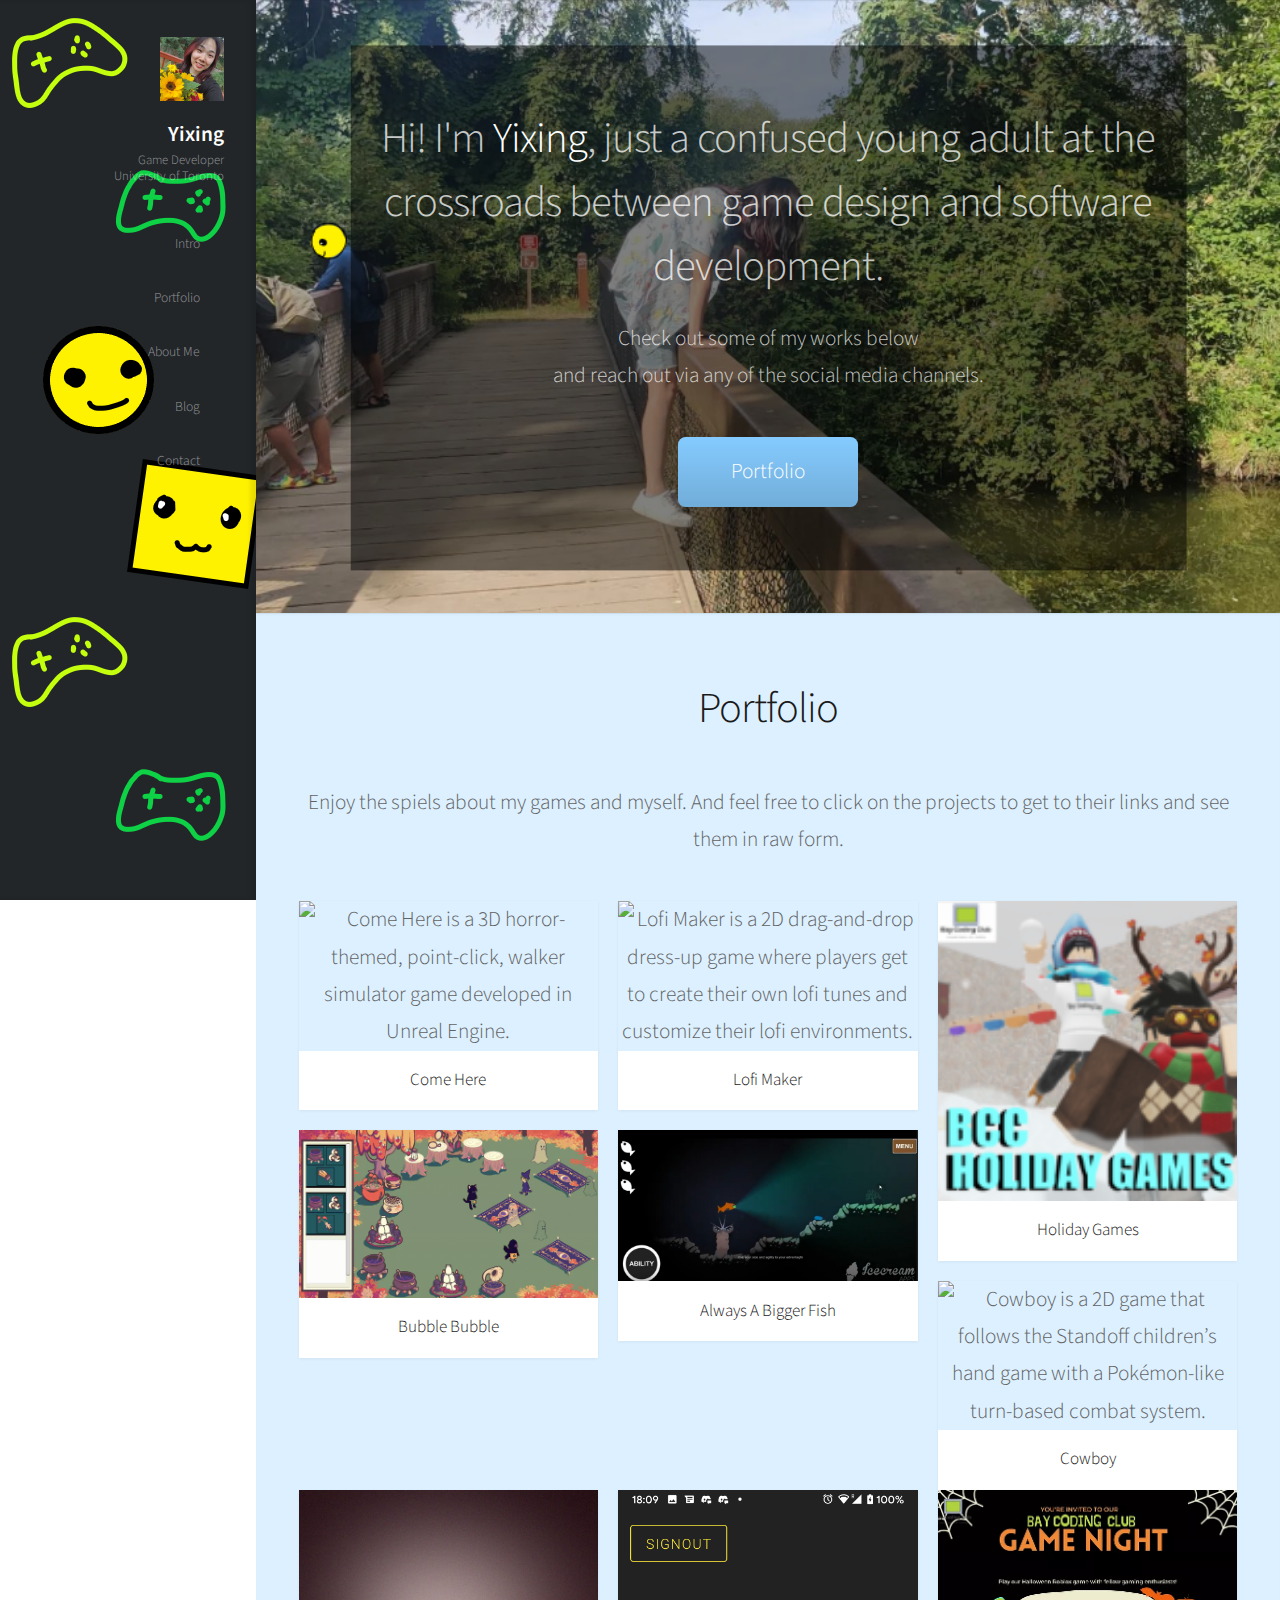
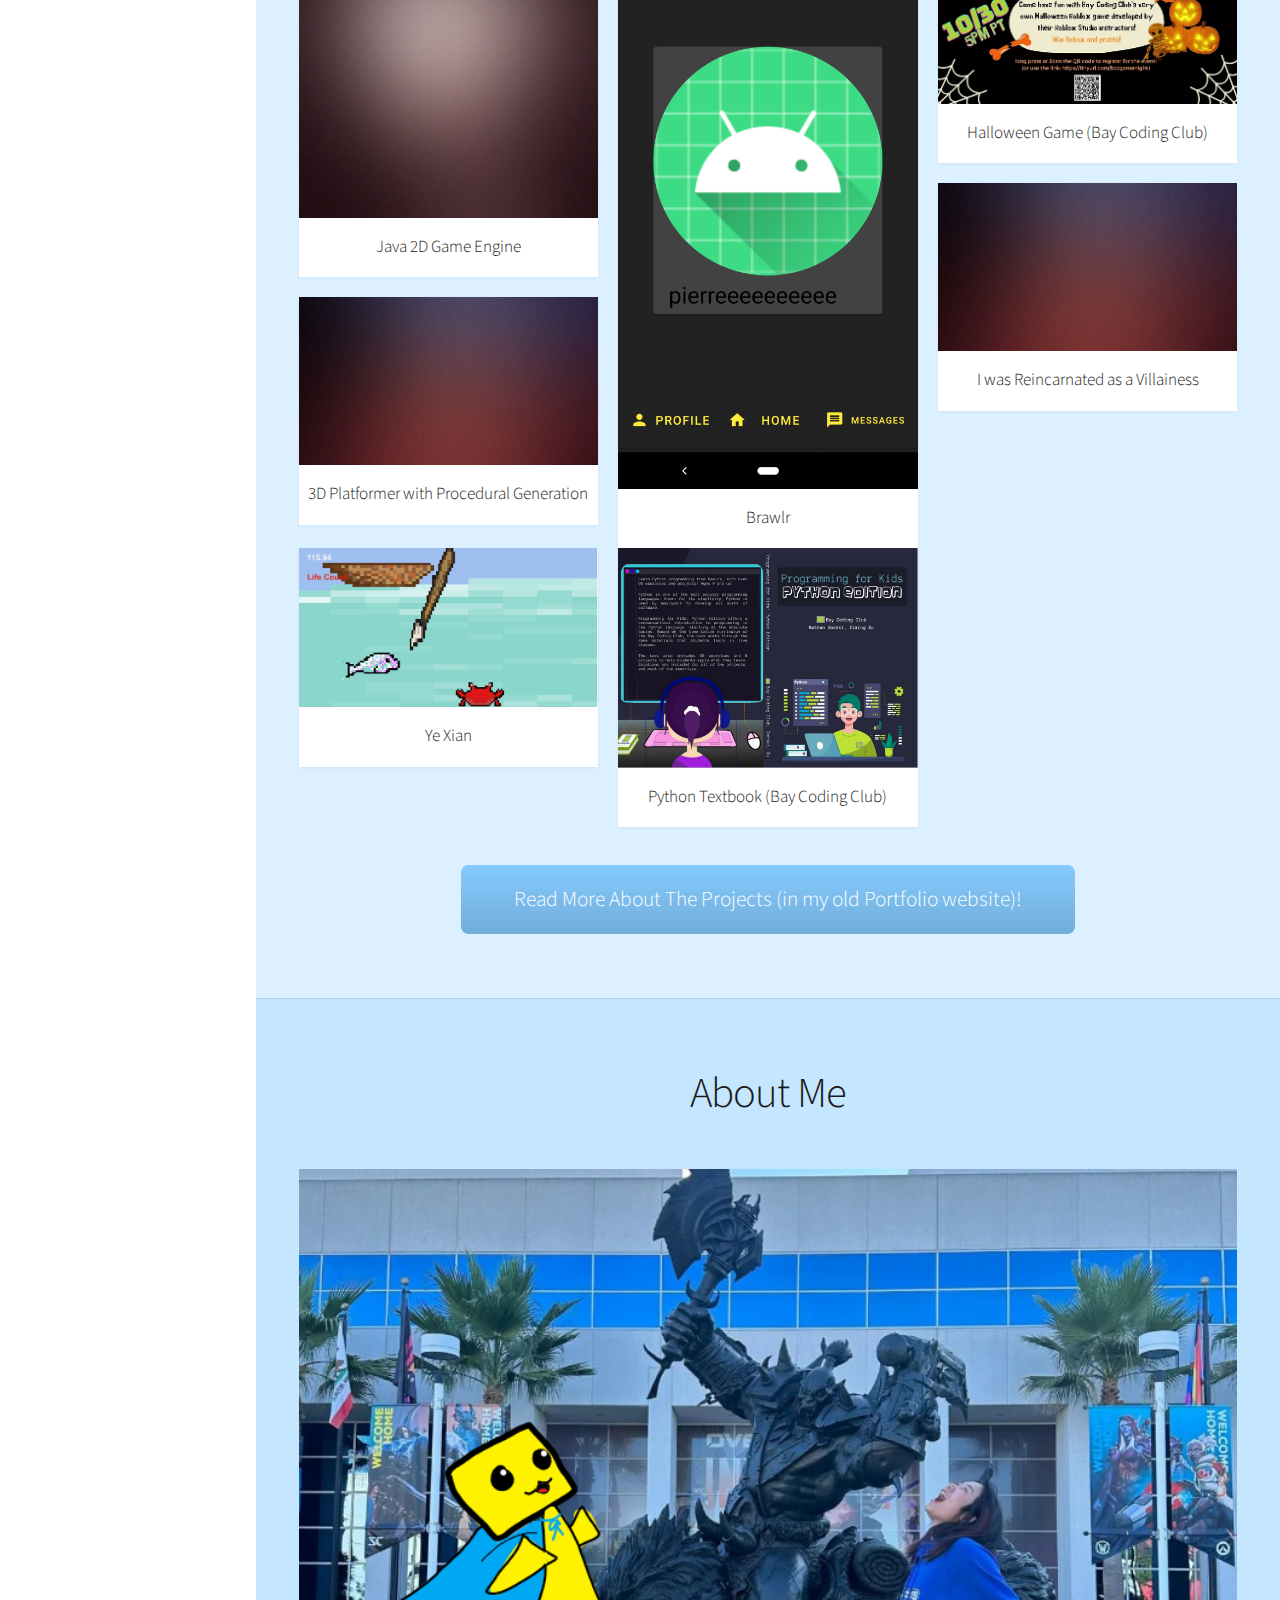
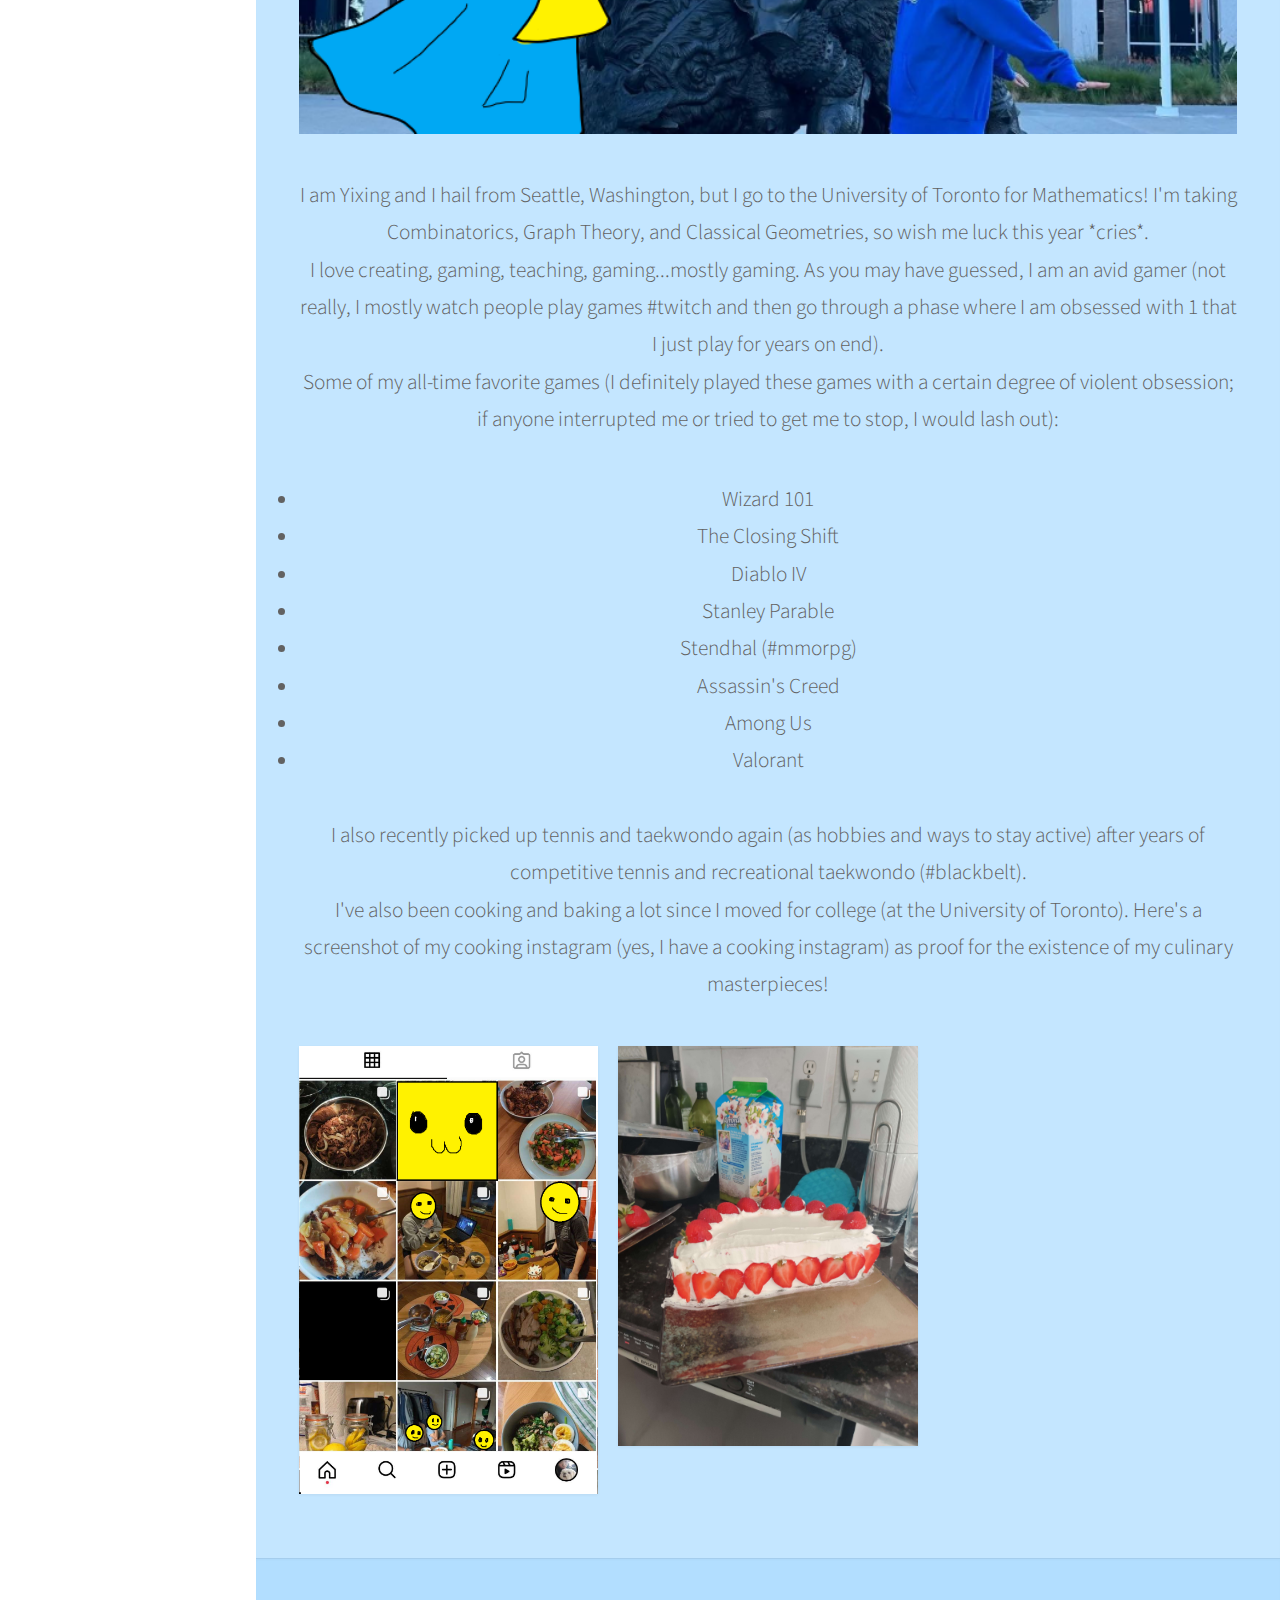
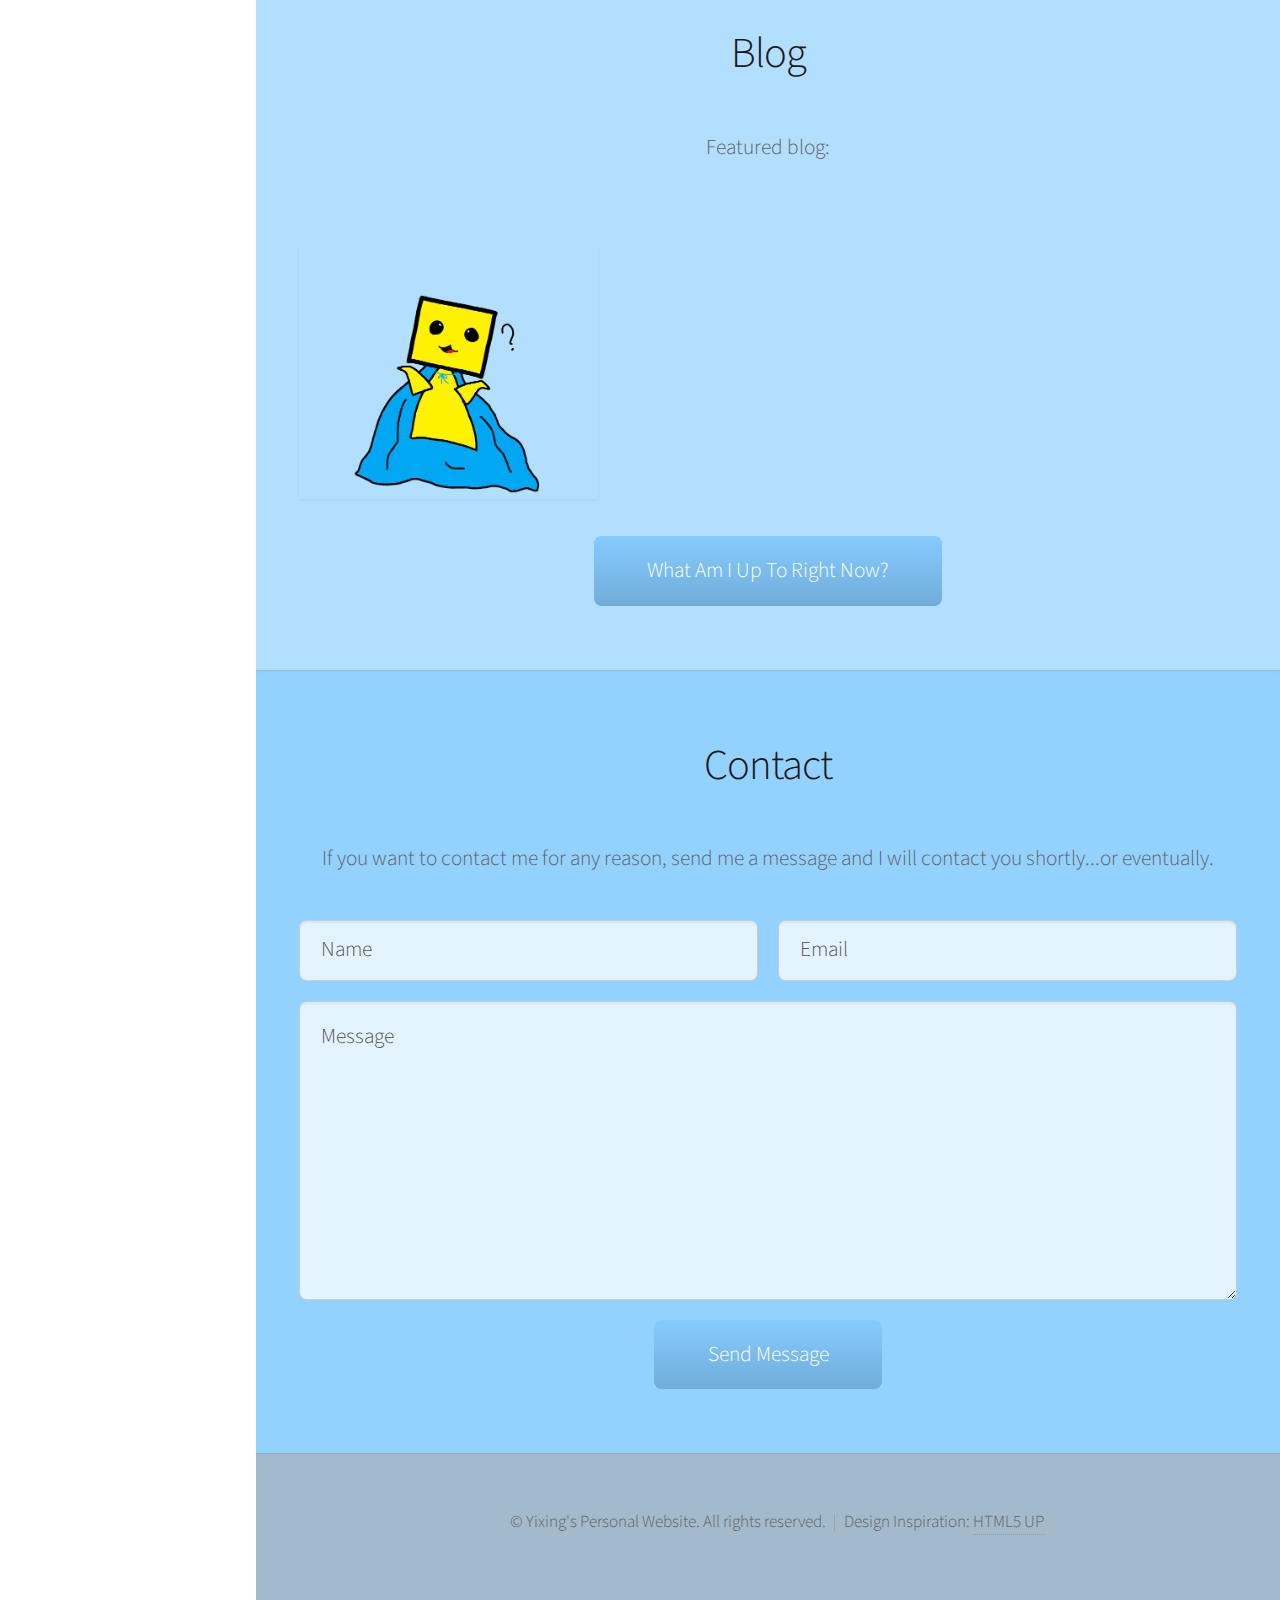
==== index.html @ 03ccd9c6 "more blog and website changes, added image" ====
<!DOCTYPE HTML>
<!--
	Prologue by HTML5 UP, edited by Yixing
	html5up.net | @ajlkn
	Free for personal and commercial use under the CCA 3.0 license (html5up.net/license)
	Test
-->
<html>
	<head>
		<title>Yixing</title>
		<meta charset="utf-8" />
		<meta name="viewport" content="width=device-width, initial-scale=1, user-scalable=no" />
		<link rel="stylesheet" href="assets/css/main.css" />
	</head>

	<!--
		DROPDOWN IDEA (could figure out in the future???)
	<style>
		.dropdown {
		  position: relative;
		  display: inline-block;
		}
		
		.dropdown-content {
		  display: display-outside;
		  position: absolute;
		  background-color: #f9f9f9;
		  min-width: 160px;
		  box-shadow: 0px 8px 16px 0px rgba(0,0,0,0.2);
		  z-index: 1;
		}
		
		.dropdown:hover .dropdown-content {
		  display: block;
		}
		
		.desc {
		  padding: 15px;
		  text-align: center;
		}
	</style>
-->
	<body class="is-preload">

		<!-- Header -->
			<div id="header">

				<div class="top">

					<!-- Logo -->
						<div id="logo">
							<span class="image avatar48"><img src="images/selfie.png" alt="" /></span>
							<h1 id="title">Yixing</h1>
							<p>Game Developer </br>University of Toronto</p>
						</div>

					<!-- Nav -->
						<nav id="nav">
							<ul>
								<li><a href="#top" id="top-link"><span class="icon solid fa-home">Intro</span></a></li>
								<li><a href="#portfolio" id="portfolio-link"><span class="icon solid fa-th">Portfolio</span></a></li>
								<li><a href="#about" id="about-link"><span class="icon solid fa-user">About Me</span></a></li>
								<li><a href="#blog" id="blog-link"><span class="icon solid fa-pen">Blog</span></a></li>
								<li><a href="#contact" id="contact-link"><span class="icon solid fa-envelope">Contact</span></a></li>
							</ul>
						</nav>

				</div>

				<div class="bottom">

					<!-- Social Icons -->
						<ul class="icons">
							<li><a href="https://github.com/yix-shu" class="icon brands fa-github"><span class="label">Github</span></a></li>
							<li><a href="https://www.linkedin.com/in/yixing-xu/" class="icon brands fa-linkedin"><span class="label">LinkedIn</span></a></li>
							<li><a href="#contact" class="icon solid fa-envelope"><span class="label">Email</span></a></li>
						</ul>

				</div>

			</div>

		<!-- Main -->
			<div id="main">

				<!-- Intro -->
					<section id="top" class="one dark cover">
						<div class="container">

							<header>
								<h2 class="alt">Hi! I'm <strong>Yixing</strong>, just a confused young adult at the 
									crossroads between game design and software development.</h2>
								<p>Check out some of my works below<br />
								and reach out via any of the social media channels.</p>
							</header>

							<footer>
								<a href="#portfolio" class="button scrolly">Portfolio</a>
							</footer>

						</div>
					</section>

				<!-- Portfolio -->
					<section id="portfolio" class="two">
						<div class="container">

							<header>
								<h2>Portfolio</h2>
							</header>

							<p>Enjoy the spiels about my games and myself. And feel free to click on the projects to get to their links and see them in raw form.</p>

							<div class="row"> <!--row 1-->
								<div class="col-4 col-12-mobile">
									<article class="item">
										<a href="https://starrylady.itch.io/come-here" class="image fit"><img src="images/come here.gif" alt="Come Here is a 3D horror-themed, point-click, walker simulator game developed in Unreal Engine." /></a>
										<header>
											<h3>Come Here</h3>
										</header>
									</article>
									<article class="item">
										<a href="https://starrylady.itch.io/bubble-bubble" class="image fit"><img src="images/bubble bubble.gif" alt="Bubble, Bubble is a 2D autumn-themed cafe simulator game with Overcooked-inspired mechanics and an RNG order system." /></a>
										<header>
											<h3>Bubble Bubble</h3>
										</header>
									</article>
								</div>
								<div class="col-4 col-12-mobile">
									<article class="item">
										<a href="https://mimimosa.itch.io/lofi-maker" class="image fit"><img src="images/lofi maker gif.gif" alt="Lofi Maker is a 2D drag-and-drop dress-up game where players get to create their own lofi tunes and customize their lofi environments." /></a>
										<header>
											<h3>Lofi Maker</h3>
										</header>
									</article>
									<article class="item">
										<a href="https://www.interlakegamedev.com/general-1" class="image fit"><img src="images/biggerfish.jpg" alt="This 2D platformer game has 3 levels that the player must navigate through and survive as a fish, avoiding NPCs. " /></a>
										<header>
											<h3>Always A Bigger Fish</h3>
										</header>
									</article>
								</div>
								<div class="col-4 col-12-mobile">
									<article class="item">
										<a href="https://www.roblox.com/games/8067845335/BCC-Holiday-Games" class="image fit"><img src="images/holidaybcc-small.png" alt="A Winter-themed battle royale party game with round-based mini-games." /></a>
										<header>
											<h3>Holiday Games</h3>
										</header>
									</article>
									<article class="item">
										<a href="https://starrylady.itch.io/cowboy" class="image fit"><img src="images/cowboy.gif" alt="Cowboy is a 2D game that follows the Standoff children’s hand game with a Pokémon-like turn-based combat system." /></a>
										<header>
											<h3>Cowboy</h3>
										</header>
									</article>
								</div>
							</div>

							<div class="row"> <!--row 2-->
								<div class="col-4 col-12-mobile">
									<article class="item">
										<a href="https://github.com/yix-shu/Java-2D-Game-Engine" class="image fit"><img src="images/pic04.jpg" alt="" /></a>
										<header>
											<h3>Java 2D Game Engine</h3>
										</header>
									</article>
									<article class="item">
										<a href="https://github.com/yix-shu/Test-3D-Game" class="image fit"><img src="images/pic05.jpg" alt="" /></a>
										<header>
											<h3>3D Platformer with Procedural Generation</h3>
										</header>
									</article>
								</div>
								<div class="col-4 col-12-mobile">
									<!--
									DROP DOWN IDEA (could implement in the future???)

									<article class="item">
										<div class = "dropdown"> 
										<a href="#" class="image fit"><img src="images/pic02.jpg" alt="" /></a>
										<header>
											<h3>Holiday Games (Bay Coding Club)</h3>
											<div class = "dropdown-content">
											<img src="images/pic02.jpg" alt="" /> 
											<div class = "desc">I designed and co-developed the entire game in Roblox Studio, while scripting in Lua, 
												with a Bay Coding Club coworker. It follows the same structure as the Halloween Game, 
												where it is round-based and comprised of mini-games. This time, there is a Snowball Fight, 
												Snowbby, Ice Breakers, and Sword Fight. I designed the maps and the Spectator System, 
												added music, designed the Snowbby so that we had various obstacles like marshmallows 
												with automated up-down movement.
											</div> 
											</div> 
										</header>
										</div> 
									</article>
									-->

									<article class="item">
										<a href="https://github.com/CSC207-UofT/course-project-brawlr" class="image fit"><img src="images/brawlr.jpg" alt="" /></a>
										<header>
											<h3>Brawlr</h3>
										</header>
									</article>
								</div>
								<div class="col-4 col-12-mobile">
									<article class="item">
										<a href="https://www.roblox.com/games/7819605384/Halloween-BCC-Game" class="image fit"><img src="images/halloweengame.jpg" alt="A Halloween-themed battle royale party game with round-based mini-games." /></a>
										<header>
											<h3>Halloween Game (Bay Coding Club)</h3>
										</header>
									</article>
									<article class="item">
										<a href="https://github.com/yix-shu/gddc-reincarnated-villainess" class="image fit"><img src="images/pic05.jpg" alt="Turn-based 2D RPG story game inspired by the ever-blooming Isekai genre." /></a>
										<header>
											<h3>I was Reincarnated as a Villainess</h3>
										</header>
									</article>
								</div>
							</div>
							<div class="row"> <!--row 3-->
								<div class="col-4 col-12-mobile">
									<article class="item">
										<a href="https://github.com/yix-shu/Game-Scripts-for-Ye-Xian" class="image fit"><img src="images/yexian.jpg" alt=" Inspired by the story Ye Xian, the game involves the player navigating through and surviving three main levels as a fish." /></a>
										<header>
											<h3>Ye Xian</h3>
										</header>
									</article>
								</div>
								<div class="col-4 col-12-mobile">
									<article class="item">
										<a href="https://www.amazon.ca/Programming-Kids-Bay-Coding-Club/dp/B093KQ29XF" class="image fit"><img src="images/pythonbook.JPG" alt="A kid-friendly introductory Python book I co-authored!" /></a>
										<header>
											<h3>Python Textbook (Bay Coding Club)</h3>
										</header>
									</article>
								</div>
							</div>

							<!--Read More-->
							</br>
							<a href="https://yixxu17.wixsite.com/portfolio/portfolio" class="button scrolly">Read More About The Projects (in my old Portfolio website)!</a>
						</div>
					</section>

				<!-- About Me -->
					<section id="about" class="three">
						<div class="container">

							<header>
								<h2>About Me</h2>
							</header>

							<a href="#" class="image featured"><img src="images/next to orc.png" alt="My internship at Blizzard in 2023" /></a>

							<p>I am Yixing and I hail from Seattle, Washington, but I go to the University of Toronto for Mathematics! I'm taking
								Combinatorics, Graph Theory, and Classical Geometries, so wish me luck this year *cries*.
								</br>
								I love creating, gaming, teaching, gaming...mostly gaming. As you may have guessed, 
								I am an avid gamer (not really, I mostly watch people play games #twitch and then 
								go through a phase where I am obsessed with 1 that I just play for years on end). </br>
								Some of my all-time favorite games (I definitely played these games with a certain degree 
								of violent obsession; if anyone interrupted me or tried to get me to stop, I would lash out): 
								<li>Wizard 101</li>
								<li>The Closing Shift</li>
								<li>Diablo IV</li>
								<li>Stanley Parable</li>
								<li>Stendhal (#mmorpg)</li>
								<li>Assassin's Creed</li>
								<li>Among Us</li>	
								<li>Valorant</li>
								</br>
								I also recently picked up tennis and taekwondo again (as hobbies and ways to stay active) after years of competitive tennis and recreational taekwondo (#blackbelt). 
								</br>
								I've also been cooking and baking a lot since I moved for college (at the University of Toronto). Here's a screenshot of my cooking instagram (yes, I have a cooking instagram)
								as proof for the existence of my culinary masterpieces!
							</p>
							<div class="row"> <!--row 2-->
								<div class="col-4 col-12-mobile">
									<article class="item">
										<a href="#" class="image fit"><img src="images/cooking-insta.png" alt="FOOD" /></a>
									</article>
								</div>
								<div class="col-4 col-12-mobile">
									<article class="item">
										<a href="#" class="image fit"><img src="images/cake.jpeg" alt="" /></a>
									</article>
								</div>
								<div class="col-4 col-12-mobile">
									<article class="item">
										<a href="#" class="image fit"><img src="images/w101.png" alt="" /></a>
									</article>
								</div>
							</div>
						</div>
					</section>

				<!-- Blog -->
					<section id="blog" class="four">
						<div class="container">
							<header>
								<h2>Blog</h2>
							</header>

							<!--Blog #1-->
							<p>Featured blog:</p>
							</br>
							<div class="row"> <!--row 2-->
								<div class="col-4 col-12-mobile">
									<article class="item">
										<a href="blog.html" class="image fit"><img src="images/confused_oc.png" alt="Nani" /></a>
									</article>
								</div>
							</div>
							</br>
							<a href="blog.html" class="button scrolly">What Am I Up To Right Now?</a>
						</div>
					</section>

				<!-- Contact -->
					<section id="contact" class="five">
						<div class="container">

							<header>
								<h2>Contact</h2>
							</header>

							<p>If you want to contact me for any reason, 
								send me a message and I will contact you shortly...or eventually.</p>

							<form method="post" action="mailto:yixing.xu@mail.utoronto.ca">
								<div class="row">
									<div class="col-6 col-12-mobile"><input type="text" name="name" placeholder="Name" /></div>
									<div class="col-6 col-12-mobile"><input type="text" name="email" placeholder="Email" /></div>
									<div class="col-12">
										<textarea name="message" placeholder="Message"></textarea>
									</div>
									<div class="col-12">
										<input type="submit" value="Send Message" />
									</div>
								</div>
							</form>

						</div>
					</section>

			</div>

		<!-- Footer -->
			<div id="footer">

				<!-- Copyright -->
					<ul class="copyright">
						<li>&copy; Yixing's Personal Website. All rights reserved.</li><li>Design Inspiration: <a href="http://html5up.net">HTML5 UP</a></li>
					</ul>

			</div>

		<!-- Scripts -->
			<script src="assets/js/jquery.min.js"></script>
			<script src="assets/js/jquery.scrolly.min.js"></script>
			<script src="assets/js/jquery.scrollex.min.js"></script>
			<script src="assets/js/browser.min.js"></script>
			<script src="assets/js/breakpoints.min.js"></script>
			<script src="assets/js/util.js"></script>
			<script src="assets/js/main.js"></script>

	</body>
</html>
---- assets/css/main.css ----
@import url("fontawesome-all.min.css");
@import url("https://fonts.googleapis.com/css?family=Source+Sans+Pro:300,300italic,400,600");

/*
	Prologue by HTML5 UP
	html5up.net | @ajlkn
	Free for personal and commercial use under the CCA 3.0 license (html5up.net/license)
*/

html, body, div, span, applet, object,
iframe, h1, h2, h3, h4, h5, h6, p, blockquote,
pre, a, abbr, acronym, address, big, cite,
code, del, dfn, em, img, ins, kbd, q, s, samp,
small, strike, strong, sub, sup, tt, var, b,
u, i, center, dl, dt, dd, ol, ul, li, fieldset,
form, label, legend, table, caption, tbody,
tfoot, thead, tr, th, td, article, aside,
canvas, details, embed, figure, figcaption,
footer, header, hgroup, menu, nav, output, ruby,
section, summary, time, mark, audio, video {
	margin: 0;
	padding: 0;
	border: 0;
	font-size: 100%;
	font: inherit;
	vertical-align: baseline;}

article, aside, details, figcaption, figure,
footer, header, hgroup, menu, nav, section {
	display: block;}

body {
	line-height: 1;
	height: 100vh;
	cursor: url('/images/eyes.svg'), auto;
}

ol, ul {
	list-style: none;
}

blockquote, q {
	quotes: none;
}

	blockquote:before, blockquote:after, q:before, q:after {
		content: '';
		content: none;
	}

table {
	border-collapse: collapse;
	border-spacing: 0;
}

body {
	-webkit-text-size-adjust: none;
}

mark {
	background-color: transparent;
	color: inherit;
}

input::-moz-focus-inner {
	border: 0;
	padding: 0;
}

input, select, textarea {
	-moz-appearance: none;
	-webkit-appearance: none;
	-ms-appearance: none;
	appearance: none;
}

/* Basic */

	html {
		box-sizing: border-box;
	}

	*, *:before, *:after {
		box-sizing: inherit;
	}

	body {
		background: #fff;
		font-family: 'Source Sans Pro', sans-serif;
		font-size: 19pt;
		font-weight: 300;
		line-height: 1.75em;
		color: #626262;
	}

		body.is-preload *, body.is-preload *:before, body.is-preload *:after {
			-moz-animation: none !important;
			-webkit-animation: none !important;
			-ms-animation: none !important;
			animation: none !important;
			-moz-transition: none !important;
			-webkit-transition: none !important;
			-ms-transition: none !important;
			transition: none !important;
		}

	input, textarea, select {
		font-family: 'Source Sans Pro', sans-serif;
		font-size: 19pt;
		font-weight: 300;
		line-height: 1.75em;
		color: #888;
	}

	h1, h2, h3, h4, h5, h6 {
		font-weight: 300;
		color: #1b1a1a;
		line-height: 1.5em;
	}

	h1 a, h2 a, h3 a, h4 a, h5 a, h6 a {
		color: inherit;
		text-decoration: none;
	}

		h1 a strong, h2 a strong, h3 a strong, h4 a strong, h5 a strong, h6 a strong {
			color: #333;
		}

	h2 {
		font-size: 2em;
		letter-spacing: -1px;
	}

		h2.alt {
			color: #888;
		}

			h2.alt strong {
				color: #666;
			}

	h3 {
		font-size: 1.5em;
	}

	header {
		margin: 0 0 2em 0;
	}

		header > p {
			margin: 1em 0 0 0;
		}

	footer {
		margin: 2em 0 0 0;
	}

	strong, b {
		font-weight: 300;
		color: #666;
	}

	em, i {
		font-style: italic;
	}

	a {
		text-decoration: none;
		color: inherit;
		border-bottom: dotted 1px rgba(128, 128, 128, 0.5);
		-moz-transition: color 0.35s ease-in-out, border-bottom-color 0.35s ease-in-out;
		-webkit-transition: color 0.35s ease-in-out, border-bottom-color 0.35s ease-in-out;
		-ms-transition: color 0.35s ease-in-out, border-bottom-color 0.35s ease-in-out;
		transition: color 0.35s ease-in-out, border-bottom-color 0.35s ease-in-out;
		outline: 0;
	}

		a:hover {
			color: #E27689;
			border-bottom-color: rgba(255, 255, 255, 0);
		}

	sub {
		position: relative;
		top: 0.5em;
		font-size: 0.8em;
	}

	sup {
		position: relative;
		top: -0.5em;
		font-size: 0.8em;
	}

	hr {
		border: 0;
		border-top: solid 1px #ddd;
	}

	blockquote {
		border-left: solid 0.5em #ddd;
		padding: 1em 0 1em 2em;
		font-style: italic;
	}

	p, ul, ol, dl, table {
		margin-bottom: 2em;
	}

	br.clear {
		clear: both;
	}

/* Container */

	.container {
		margin: 0 auto;
		max-width: 100%;
		width: 1400px;
	}

		@media screen and (min-width: 961px) and (max-width: 1880px) {

			.container {
				width: 1200px;
			}

		}

		@media screen and (min-width: 961px) and (max-width: 1620px) {

			.container {
				width: 960px;
			}

		}

		@media screen and (min-width: 961px) and (max-width: 1320px) {

			.container {
				width: 100%;
			}

		}

		@media screen and (max-width: 960px) {

			.container {
				width: 100%;
			}

		}

		@media screen and (max-width: 736px) {

			.container {
				width: 100%;
			}

		}

/* Row */

	.row {
		display: flex;
		flex-wrap: wrap;
		box-sizing: border-box;
		align-items: stretch;
	}

		.row > * {
			box-sizing: border-box;
		}

		.row.gtr-uniform > * > :last-child {
			margin-bottom: 0;
		}

		.row.aln-left {
			justify-content: flex-start;
		}

		.row.aln-center {
			justify-content: center;
		}

		.row.aln-right {
			justify-content: flex-end;
		}

		.row.aln-top {
			align-items: flex-start;
		}

		.row.aln-middle {
			align-items: center;
		}

		.row.aln-bottom {
			align-items: flex-end;
		}

		.row > .imp {
			order: -1;
		}

		.row > .col-1 {
			width: 8.33333%;
		}

		.row > .off-1 {
			margin-left: 8.33333%;
		}

		.row > .col-2 {
			width: 16.66667%;
		}

		.row > .off-2 {
			margin-left: 16.66667%;
		}

		.row > .col-3 {
			width: 25%;
		}

		.row > .off-3 {
			margin-left: 25%;
		}

		.row > .col-4 {
			width: 33.33333%;
		}

		.row > .off-4 {
			margin-left: 33.33333%;
		}

		.row > .col-5 {
			width: 41.66667%;
		}

		.row > .off-5 {
			margin-left: 41.66667%;
		}

		.row > .col-6 {
			width: 50%;
		}

		.row > .off-6 {
			margin-left: 50%;
		}

		.row > .col-7 {
			width: 58.33333%;
		}

		.row > .off-7 {
			margin-left: 58.33333%;
		}

		.row > .col-8 {
			width: 66.66667%;
		}

		.row > .off-8 {
			margin-left: 66.66667%;
		}

		.row > .col-9 {
			width: 75%;
		}

		.row > .off-9 {
			margin-left: 75%;
		}

		.row > .col-10 {
			width: 83.33333%;
		}

		.row > .off-10 {
			margin-left: 83.33333%;
		}

		.row > .col-11 {
			width: 91.66667%;
		}

		.row > .off-11 {
			margin-left: 91.66667%;
		}

		.row > .col-12 {
			width: 100%;
		}

		.row > .off-12 {
			margin-left: 100%;
		}

		.row.gtr-0 {
			margin-top: 0px;
			margin-left: 0px;
		}

			.row.gtr-0 > * {
				padding: 0px 0 0 0px;
			}

			.row.gtr-0.gtr-uniform {
				margin-top: 0px;
			}

				.row.gtr-0.gtr-uniform > * {
					padding-top: 0px;
				}

		.row.gtr-25 {
			margin-top: -10px;
			margin-left: -10px;
		}

			.row.gtr-25 > * {
				padding: 10px 0 0 10px;
			}

			.row.gtr-25.gtr-uniform {
				margin-top: -10px;
			}

				.row.gtr-25.gtr-uniform > * {
					padding-top: 10px;
				}

		.row.gtr-50 {
			margin-top: -20px;
			margin-left: -20px;
		}

			.row.gtr-50 > * {
				padding: 20px 0 0 20px;
			}

			.row.gtr-50.gtr-uniform {
				margin-top: -20px;
			}

				.row.gtr-50.gtr-uniform > * {
					padding-top: 20px;
				}

		.row {
			margin-top: -40px;
			margin-left: -40px;
		}

			.row > * {
				padding: 40px 0 0 40px;
			}

			.row.gtr-uniform {
				margin-top: -40px;
			}

				.row.gtr-uniform > * {
					padding-top: 40px;
				}

		.row.gtr-150 {
			margin-top: -60px;
			margin-left: -60px;
		}

			.row.gtr-150 > * {
				padding: 60px 0 0 60px;
			}

			.row.gtr-150.gtr-uniform {
				margin-top: -60px;
			}

				.row.gtr-150.gtr-uniform > * {
					padding-top: 60px;
				}

		.row.gtr-200 {
			margin-top: -80px;
			margin-left: -80px;
		}

			.row.gtr-200 > * {
				padding: 80px 0 0 80px;
			}

			.row.gtr-200.gtr-uniform {
				margin-top: -80px;
			}

				.row.gtr-200.gtr-uniform > * {
					padding-top: 80px;
				}

		@media screen and (min-width: 961px) and (max-width: 1880px) {

			.row {
				display: flex;
				flex-wrap: wrap;
				box-sizing: border-box;
				align-items: stretch;
			}

				.row > * {
					box-sizing: border-box;
				}

				.row.gtr-uniform > * > :last-child {
					margin-bottom: 0;
				}

				.row.aln-left {
					justify-content: flex-start;
				}

				.row.aln-center {
					justify-content: center;
				}

				.row.aln-right {
					justify-content: flex-end;
				}

				.row.aln-top {
					align-items: flex-start;
				}

				.row.aln-middle {
					align-items: center;
				}

				.row.aln-bottom {
					align-items: flex-end;
				}

				.row > .imp-wide {
					order: -1;
				}

				.row > .col-1-wide {
					width: 8.33333%;
				}

				.row > .off-1-wide {
					margin-left: 8.33333%;
				}

				.row > .col-2-wide {
					width: 16.66667%;
				}

				.row > .off-2-wide {
					margin-left: 16.66667%;
				}

				.row > .col-3-wide {
					width: 25%;
				}

				.row > .off-3-wide {
					margin-left: 25%;
				}

				.row > .col-4-wide {
					width: 33.33333%;
				}

				.row > .off-4-wide {
					margin-left: 33.33333%;
				}

				.row > .col-5-wide {
					width: 41.66667%;
				}

				.row > .off-5-wide {
					margin-left: 41.66667%;
				}

				.row > .col-6-wide {
					width: 50%;
				}

				.row > .off-6-wide {
					margin-left: 50%;
				}

				.row > .col-7-wide {
					width: 58.33333%;
				}

				.row > .off-7-wide {
					margin-left: 58.33333%;
				}

				.row > .col-8-wide {
					width: 66.66667%;
				}

				.row > .off-8-wide {
					margin-left: 66.66667%;
				}

				.row > .col-9-wide {
					width: 75%;
				}

				.row > .off-9-wide {
					margin-left: 75%;
				}

				.row > .col-10-wide {
					width: 83.33333%;
				}

				.row > .off-10-wide {
					margin-left: 83.33333%;
				}

				.row > .col-11-wide {
					width: 91.66667%;
				}

				.row > .off-11-wide {
					margin-left: 91.66667%;
				}

				.row > .col-12-wide {
					width: 100%;
				}

				.row > .off-12-wide {
					margin-left: 100%;
				}

				.row.gtr-0 {
					margin-top: 0px;
					margin-left: 0px;
				}

					.row.gtr-0 > * {
						padding: 0px 0 0 0px;
					}

					.row.gtr-0.gtr-uniform {
						margin-top: 0px;
					}

						.row.gtr-0.gtr-uniform > * {
							padding-top: 0px;
						}

				.row.gtr-25 {
					margin-top: -10px;
					margin-left: -10px;
				}

					.row.gtr-25 > * {
						padding: 10px 0 0 10px;
					}

					.row.gtr-25.gtr-uniform {
						margin-top: -10px;
					}

						.row.gtr-25.gtr-uniform > * {
							padding-top: 10px;
						}

				.row.gtr-50 {
					margin-top: -20px;
					margin-left: -20px;
				}

					.row.gtr-50 > * {
						padding: 20px 0 0 20px;
					}

					.row.gtr-50.gtr-uniform {
						margin-top: -20px;
					}

						.row.gtr-50.gtr-uniform > * {
							padding-top: 20px;
						}

				.row {
					margin-top: -40px;
					margin-left: -40px;
				}

					.row > * {
						padding: 40px 0 0 40px;
					}

					.row.gtr-uniform {
						margin-top: -40px;
					}

						.row.gtr-uniform > * {
							padding-top: 40px;
						}

				.row.gtr-150 {
					margin-top: -60px;
					margin-left: -60px;
				}

					.row.gtr-150 > * {
						padding: 60px 0 0 60px;
					}

					.row.gtr-150.gtr-uniform {
						margin-top: -60px;
					}

						.row.gtr-150.gtr-uniform > * {
							padding-top: 60px;
						}

				.row.gtr-200 {
					margin-top: -80px;
					margin-left: -80px;
				}

					.row.gtr-200 > * {
						padding: 80px 0 0 80px;
					}

					.row.gtr-200.gtr-uniform {
						margin-top: -80px;
					}

						.row.gtr-200.gtr-uniform > * {
							padding-top: 80px;
						}

		}

		@media screen and (min-width: 961px) and (max-width: 1620px) {

			.row {
				display: flex;
				flex-wrap: wrap;
				box-sizing: border-box;
				align-items: stretch;
			}

				.row > * {
					box-sizing: border-box;
				}

				.row.gtr-uniform > * > :last-child {
					margin-bottom: 0;
				}

				.row.aln-left {
					justify-content: flex-start;
				}

				.row.aln-center {
					justify-content: center;
				}

				.row.aln-right {
					justify-content: flex-end;
				}

				.row.aln-top {
					align-items: flex-start;
				}

				.row.aln-middle {
					align-items: center;
				}

				.row.aln-bottom {
					align-items: flex-end;
				}

				.row > .imp-normal {
					order: -1;
				}

				.row > .col-1-normal {
					width: 8.33333%;
				}

				.row > .off-1-normal {
					margin-left: 8.33333%;
				}

				.row > .col-2-normal {
					width: 16.66667%;
				}

				.row > .off-2-normal {
					margin-left: 16.66667%;
				}

				.row > .col-3-normal {
					width: 25%;
				}

				.row > .off-3-normal {
					margin-left: 25%;
				}

				.row > .col-4-normal {
					width: 33.33333%;
				}

				.row > .off-4-normal {
					margin-left: 33.33333%;
				}

				.row > .col-5-normal {
					width: 41.66667%;
				}

				.row > .off-5-normal {
					margin-left: 41.66667%;
				}

				.row > .col-6-normal {
					width: 50%;
				}

				.row > .off-6-normal {
					margin-left: 50%;
				}

				.row > .col-7-normal {
					width: 58.33333%;
				}

				.row > .off-7-normal {
					margin-left: 58.33333%;
				}

				.row > .col-8-normal {
					width: 66.66667%;
				}

				.row > .off-8-normal {
					margin-left: 66.66667%;
				}

				.row > .col-9-normal {
					width: 75%;
				}

				.row > .off-9-normal {
					margin-left: 75%;
				}

				.row > .col-10-normal {
					width: 83.33333%;
				}

				.row > .off-10-normal {
					margin-left: 83.33333%;
				}

				.row > .col-11-normal {
					width: 91.66667%;
				}

				.row > .off-11-normal {
					margin-left: 91.66667%;
				}

				.row > .col-12-normal {
					width: 100%;
				}

				.row > .off-12-normal {
					margin-left: 100%;
				}

				.row.gtr-0 {
					margin-top: 0px;
					margin-left: 0px;
				}

					.row.gtr-0 > * {
						padding: 0px 0 0 0px;
					}

					.row.gtr-0.gtr-uniform {
						margin-top: 0px;
					}

						.row.gtr-0.gtr-uniform > * {
							padding-top: 0px;
						}

				.row.gtr-25 {
					margin-top: -10px;
					margin-left: -10px;
				}

					.row.gtr-25 > * {
						padding: 10px 0 0 10px;
					}

					.row.gtr-25.gtr-uniform {
						margin-top: -10px;
					}

						.row.gtr-25.gtr-uniform > * {
							padding-top: 10px;
						}

				.row.gtr-50 {
					margin-top: -20px;
					margin-left: -20px;
				}

					.row.gtr-50 > * {
						padding: 20px 0 0 20px;
					}

					.row.gtr-50.gtr-uniform {
						margin-top: -20px;
					}

						.row.gtr-50.gtr-uniform > * {
							padding-top: 20px;
						}

				.row {
					margin-top: -40px;
					margin-left: -40px;
				}

					.row > * {
						padding: 40px 0 0 40px;
					}

					.row.gtr-uniform {
						margin-top: -40px;
					}

						.row.gtr-uniform > * {
							padding-top: 40px;
						}

				.row.gtr-150 {
					margin-top: -60px;
					margin-left: -60px;
				}

					.row.gtr-150 > * {
						padding: 60px 0 0 60px;
					}

					.row.gtr-150.gtr-uniform {
						margin-top: -60px;
					}

						.row.gtr-150.gtr-uniform > * {
							padding-top: 60px;
						}

				.row.gtr-200 {
					margin-top: -80px;
					margin-left: -80px;
				}

					.row.gtr-200 > * {
						padding: 80px 0 0 80px;
					}

					.row.gtr-200.gtr-uniform {
						margin-top: -80px;
					}

						.row.gtr-200.gtr-uniform > * {
							padding-top: 80px;
						}

		}

		@media screen and (min-width: 961px) and (max-width: 1320px) {

			.row {
				display: flex;
				flex-wrap: wrap;
				box-sizing: border-box;
				align-items: stretch;
			}

				.row > * {
					box-sizing: border-box;
				}

				.row.gtr-uniform > * > :last-child {
					margin-bottom: 0;
				}

				.row.aln-left {
					justify-content: flex-start;
				}

				.row.aln-center {
					justify-content: center;
				}

				.row.aln-right {
					justify-content: flex-end;
				}

				.row.aln-top {
					align-items: flex-start;
				}

				.row.aln-middle {
					align-items: center;
				}

				.row.aln-bottom {
					align-items: flex-end;
				}

				.row > .imp-narrow {
					order: -1;
				}

				.row > .col-1-narrow {
					width: 8.33333%;
				}

				.row > .off-1-narrow {
					margin-left: 8.33333%;
				}

				.row > .col-2-narrow {
					width: 16.66667%;
				}

				.row > .off-2-narrow {
					margin-left: 16.66667%;
				}

				.row > .col-3-narrow {
					width: 25%;
				}

				.row > .off-3-narrow {
					margin-left: 25%;
				}

				.row > .col-4-narrow {
					width: 33.33333%;
				}

				.row > .off-4-narrow {
					margin-left: 33.33333%;
				}

				.row > .col-5-narrow {
					width: 41.66667%;
				}

				.row > .off-5-narrow {
					margin-left: 41.66667%;
				}

				.row > .col-6-narrow {
					width: 50%;
				}

				.row > .off-6-narrow {
					margin-left: 50%;
				}

				.row > .col-7-narrow {
					width: 58.33333%;
				}

				.row > .off-7-narrow {
					margin-left: 58.33333%;
				}

				.row > .col-8-narrow {
					width: 66.66667%;
				}

				.row > .off-8-narrow {
					margin-left: 66.66667%;
				}

				.row > .col-9-narrow {
					width: 75%;
				}

				.row > .off-9-narrow {
					margin-left: 75%;
				}

				.row > .col-10-narrow {
					width: 83.33333%;
				}

				.row > .off-10-narrow {
					margin-left: 83.33333%;
				}

				.row > .col-11-narrow {
					width: 91.66667%;
				}

				.row > .off-11-narrow {
					margin-left: 91.66667%;
				}

				.row > .col-12-narrow {
					width: 100%;
				}

				.row > .off-12-narrow {
					margin-left: 100%;
				}

				.row.gtr-0 {
					margin-top: 0px;
					margin-left: 0px;
				}

					.row.gtr-0 > * {
						padding: 0px 0 0 0px;
					}

					.row.gtr-0.gtr-uniform {
						margin-top: 0px;
					}

						.row.gtr-0.gtr-uniform > * {
							padding-top: 0px;
						}

				.row.gtr-25 {
					margin-top: -5px;
					margin-left: -5px;
				}

					.row.gtr-25 > * {
						padding: 5px 0 0 5px;
					}

					.row.gtr-25.gtr-uniform {
						margin-top: -5px;
					}

						.row.gtr-25.gtr-uniform > * {
							padding-top: 5px;
						}

				.row.gtr-50 {
					margin-top: -10px;
					margin-left: -10px;
				}

					.row.gtr-50 > * {
						padding: 10px 0 0 10px;
					}

					.row.gtr-50.gtr-uniform {
						margin-top: -10px;
					}

						.row.gtr-50.gtr-uniform > * {
							padding-top: 10px;
						}

				.row {
					margin-top: -20px;
					margin-left: -20px;
				}

					.row > * {
						padding: 20px 0 0 20px;
					}

					.row.gtr-uniform {
						margin-top: -20px;
					}

						.row.gtr-uniform > * {
							padding-top: 20px;
						}

				.row.gtr-150 {
					margin-top: -30px;
					margin-left: -30px;
				}

					.row.gtr-150 > * {
						padding: 30px 0 0 30px;
					}

					.row.gtr-150.gtr-uniform {
						margin-top: -30px;
					}

						.row.gtr-150.gtr-uniform > * {
							padding-top: 30px;
						}

				.row.gtr-200 {
					margin-top: -40px;
					margin-left: -40px;
				}

					.row.gtr-200 > * {
						padding: 40px 0 0 40px;
					}

					.row.gtr-200.gtr-uniform {
						margin-top: -40px;
					}

						.row.gtr-200.gtr-uniform > * {
							padding-top: 40px;
						}

		}

		@media screen and (max-width: 960px) {

			.row {
				display: flex;
				flex-wrap: wrap;
				box-sizing: border-box;
				align-items: stretch;
			}

				.row > * {
					box-sizing: border-box;
				}

				.row.gtr-uniform > * > :last-child {
					margin-bottom: 0;
				}

				.row.aln-left {
					justify-content: flex-start;
				}

				.row.aln-center {
					justify-content: center;
				}

				.row.aln-right {
					justify-content: flex-end;
				}

				.row.aln-top {
					align-items: flex-start;
				}

				.row.aln-middle {
					align-items: center;
				}

				.row.aln-bottom {
					align-items: flex-end;
				}

				.row > .imp-narrower {
					order: -1;
				}

				.row > .col-1-narrower {
					width: 8.33333%;
				}

				.row > .off-1-narrower {
					margin-left: 8.33333%;
				}

				.row > .col-2-narrower {
					width: 16.66667%;
				}

				.row > .off-2-narrower {
					margin-left: 16.66667%;
				}

				.row > .col-3-narrower {
					width: 25%;
				}

				.row > .off-3-narrower {
					margin-left: 25%;
				}

				.row > .col-4-narrower {
					width: 33.33333%;
				}

				.row > .off-4-narrower {
					margin-left: 33.33333%;
				}

				.row > .col-5-narrower {
					width: 41.66667%;
				}

				.row > .off-5-narrower {
					margin-left: 41.66667%;
				}

				.row > .col-6-narrower {
					width: 50%;
				}

				.row > .off-6-narrower {
					margin-left: 50%;
				}

				.row > .col-7-narrower {
					width: 58.33333%;
				}

				.row > .off-7-narrower {
					margin-left: 58.33333%;
				}

				.row > .col-8-narrower {
					width: 66.66667%;
				}

				.row > .off-8-narrower {
					margin-left: 66.66667%;
				}

				.row > .col-9-narrower {
					width: 75%;
				}

				.row > .off-9-narrower {
					margin-left: 75%;
				}

				.row > .col-10-narrower {
					width: 83.33333%;
				}

				.row > .off-10-narrower {
					margin-left: 83.33333%;
				}

				.row > .col-11-narrower {
					width: 91.66667%;
				}

				.row > .off-11-narrower {
					margin-left: 91.66667%;
				}

				.row > .col-12-narrower {
					width: 100%;
				}

				.row > .off-12-narrower {
					margin-left: 100%;
				}

				.row.gtr-0 {
					margin-top: 0px;
					margin-left: 0px;
				}

					.row.gtr-0 > * {
						padding: 0px 0 0 0px;
					}

					.row.gtr-0.gtr-uniform {
						margin-top: 0px;
					}

						.row.gtr-0.gtr-uniform > * {
							padding-top: 0px;
						}

				.row.gtr-25 {
					margin-top: -5px;
					margin-left: -5px;
				}

					.row.gtr-25 > * {
						padding: 5px 0 0 5px;
					}

					.row.gtr-25.gtr-uniform {
						margin-top: -5px;
					}

						.row.gtr-25.gtr-uniform > * {
							padding-top: 5px;
						}

				.row.gtr-50 {
					margin-top: -10px;
					margin-left: -10px;
				}

					.row.gtr-50 > * {
						padding: 10px 0 0 10px;
					}

					.row.gtr-50.gtr-uniform {
						margin-top: -10px;
					}

						.row.gtr-50.gtr-uniform > * {
							padding-top: 10px;
						}

				.row {
					margin-top: -20px;
					margin-left: -20px;
				}

					.row > * {
						padding: 20px 0 0 20px;
					}

					.row.gtr-uniform {
						margin-top: -20px;
					}

						.row.gtr-uniform > * {
							padding-top: 20px;
						}

				.row.gtr-150 {
					margin-top: -30px;
					margin-left: -30px;
				}

					.row.gtr-150 > * {
						padding: 30px 0 0 30px;
					}

					.row.gtr-150.gtr-uniform {
						margin-top: -30px;
					}

						.row.gtr-150.gtr-uniform > * {
							padding-top: 30px;
						}

				.row.gtr-200 {
					margin-top: -40px;
					margin-left: -40px;
				}

					.row.gtr-200 > * {
						padding: 40px 0 0 40px;
					}

					.row.gtr-200.gtr-uniform {
						margin-top: -40px;
					}

						.row.gtr-200.gtr-uniform > * {
							padding-top: 40px;
						}

		}

		@media screen and (max-width: 736px) {

			.row {
				display: flex;
				flex-wrap: wrap;
				box-sizing: border-box;
				align-items: stretch;
			}

				.row > * {
					box-sizing: border-box;
				}

				.row.gtr-uniform > * > :last-child {
					margin-bottom: 0;
				}

				.row.aln-left {
					justify-content: flex-start;
				}

				.row.aln-center {
					justify-content: center;
				}

				.row.aln-right {
					justify-content: flex-end;
				}

				.row.aln-top {
					align-items: flex-start;
				}

				.row.aln-middle {
					align-items: center;
				}

				.row.aln-bottom {
					align-items: flex-end;
				}

				.row > .imp-mobile {
					order: -1;
				}

				.row > .col-1-mobile {
					width: 8.33333%;
				}

				.row > .off-1-mobile {
					margin-left: 8.33333%;
				}

				.row > .col-2-mobile {
					width: 16.66667%;
				}

				.row > .off-2-mobile {
					margin-left: 16.66667%;
				}

				.row > .col-3-mobile {
					width: 25%;
				}

				.row > .off-3-mobile {
					margin-left: 25%;
				}

				.row > .col-4-mobile {
					width: 33.33333%;
				}

				.row > .off-4-mobile {
					margin-left: 33.33333%;
				}

				.row > .col-5-mobile {
					width: 41.66667%;
				}

				.row > .off-5-mobile {
					margin-left: 41.66667%;
				}

				.row > .col-6-mobile {
					width: 50%;
				}

				.row > .off-6-mobile {
					margin-left: 50%;
				}

				.row > .col-7-mobile {
					width: 58.33333%;
				}

				.row > .off-7-mobile {
					margin-left: 58.33333%;
				}

				.row > .col-8-mobile {
					width: 66.66667%;
				}

				.row > .off-8-mobile {
					margin-left: 66.66667%;
				}

				.row > .col-9-mobile {
					width: 75%;
				}

				.row > .off-9-mobile {
					margin-left: 75%;
				}

				.row > .col-10-mobile {
					width: 83.33333%;
				}

				.row > .off-10-mobile {
					margin-left: 83.33333%;
				}

				.row > .col-11-mobile {
					width: 91.66667%;
				}

				.row > .off-11-mobile {
					margin-left: 91.66667%;
				}

				.row > .col-12-mobile {
					width: 100%;
				}

				.row > .off-12-mobile {
					margin-left: 100%;
				}

				.row.gtr-0 {
					margin-top: 0px;
					margin-left: 0px;
				}

					.row.gtr-0 > * {
						padding: 0px 0 0 0px;
					}

					.row.gtr-0.gtr-uniform {
						margin-top: 0px;
					}

						.row.gtr-0.gtr-uniform > * {
							padding-top: 0px;
						}

				.row.gtr-25 {
					margin-top: -5px;
					margin-left: -5px;
				}

					.row.gtr-25 > * {
						padding: 5px 0 0 5px;
					}

					.row.gtr-25.gtr-uniform {
						margin-top: -5px;
					}

						.row.gtr-25.gtr-uniform > * {
							padding-top: 5px;
						}

				.row.gtr-50 {
					margin-top: -10px;
					margin-left: -10px;
				}

					.row.gtr-50 > * {
						padding: 10px 0 0 10px;
					}

					.row.gtr-50.gtr-uniform {
						margin-top: -10px;
					}

						.row.gtr-50.gtr-uniform > * {
							padding-top: 10px;
						}

				.row {
					margin-top: -20px;
					margin-left: -20px;
				}

					.row > * {
						padding: 20px 0 0 20px;
					}

					.row.gtr-uniform {
						margin-top: -20px;
					}

						.row.gtr-uniform > * {
							padding-top: 20px;
						}

				.row.gtr-150 {
					margin-top: -30px;
					margin-left: -30px;
				}

					.row.gtr-150 > * {
						padding: 30px 0 0 30px;
					}

					.row.gtr-150.gtr-uniform {
						margin-top: -30px;
					}

						.row.gtr-150.gtr-uniform > * {
							padding-top: 30px;
						}

				.row.gtr-200 {
					margin-top: -40px;
					margin-left: -40px;
				}

					.row.gtr-200 > * {
						padding: 40px 0 0 40px;
					}

					.row.gtr-200.gtr-uniform {
						margin-top: -40px;
					}

						.row.gtr-200.gtr-uniform > * {
							padding-top: 40px;
						}

		}

/* Sections/Article */

	section, article {
		margin-bottom: 3em;
	}

		section > :last-child,
		section > .container, section:last-child, article > :last-child,
		article > .container, article:last-child {
			margin-bottom: 0;
		}

		.row > section, .row > article {
			margin-bottom: 0;
		}

/* Image */

	.image {
		display: inline-block;
		border: 0;
	}

		.image img {
			display: block;
			width: 100%;
		}

		.image.avatar48 {
			width: 64px;
			height: 64px;
			background: #f00;
		}

			.image.avatar48 img {
				width: 64px;
				height: 64px;
			}

		.image.fit {
			display: block;
			width: 100%;
		}

		.image.small {
			display: block;
			width: 50%;
		}

		.image.featured {
			display: block;
			width: 100%;
			margin: 0 0 2em 0;
		}

		.image.left {
			float: left;
			margin: 0 2em 2em 0;
		}

		.image.centered {
			display: block;
			margin: 0 0 2em 0;
		}

			.image.centered img {
				margin: 0 auto;
				width: auto;
			}

/* List */

	ul {
		list-style: disc;
		padding-left: 1em;
	}

		ul li {
			padding-left: 0.5em;
		}

	ol {
		list-style: decimal;
		padding-left: 1.25em;
	}

		ol li {
			padding-left: 0.25em;
		}

/* Icons */

	ul.icons {
		cursor: default;
		list-style: none;
		padding-left: 0;
	}

		ul.icons li {
			display: inline-block;
			padding-left: 0;
		}

		ul.icons a {
			display: inline-block;
			width: 2em;
			height: 2em;
			line-height: 2em;
			text-align: center;
			border: 0;
		}

/* Form */

	form label {
		display: block;
		text-align: left;
		margin-bottom: 0.5em;
	}

	form input[type="text"],
	form input[type="email"],
	form input[type="password"],
	form select,
	form textarea {
		position: relative;
		-webkit-appearance: none;
		display: block;
		border: 0;
		outline: 0;
		background: #fff;
		background: rgba(255, 255, 255, 0.75);
		width: 100%;
		border-radius: 0.35em;
		padding: 0.75em 1em 0.75em 1em;
		box-shadow: inset 0 0.1em 0.1em 0 rgba(0, 0, 0, 0.05);
		border: solid 1px rgba(0, 0, 0, 0.15);
		-moz-transition: all 0.35s ease-in-out;
		-webkit-transition: all 0.35s ease-in-out;
		-ms-transition: all 0.35s ease-in-out;
		transition: all 0.35s ease-in-out;
	}

		form input[type="text"]:focus,
		form input[type="email"]:focus,
		form input[type="password"]:focus,
		form select:focus,
		form textarea:focus {
			box-shadow: 0 0 2px 1px #8ebebc;
			background: #fff;
		}

	form input[type="text"],
	form input[type="email"],
	form input[type="password"],
	form select {
		line-height: 1.25em;
	}

	form textarea {
		min-height: 14em;
	}

	form ::-webkit-input-placeholder {
		color: #555 !important;
	}

	form :-moz-placeholder {
		color: #555 !important;
	}

	form ::-moz-placeholder {
		color: #555 !important;
	}

	form :-ms-input-placeholder {
		color: #555 !important;
	}

	form ::-moz-focus-inner {
		border: 0;
	}

/* Table */

	table {
		width: 100%;
		text-align: left;
	}

		table tbody tr:nth-child(2n+2) {
			background: #f4f4f4;
		}

		table td {
			padding: 0.5em 1em 0.5em 1em;
		}

		table th {
			text-align: left;
			padding: 0.5em 1em 0.5em 1em;
			color: #fff;
			background: #222729 url("images/overlay.png");
		}

		table thead {
			background: #444;
			color: #fff;
		}

		table tfoot {
			background: #eee;
		}

/* Button */

	input[type="button"],
	input[type="submit"],
	input[type="reset"],
	button,
	.button {
		position: relative;
		display: inline-block;
		border-radius: 0.35em;
		color: #fff !important;
		text-decoration: none;
		padding: 0.75em 2.5em 0.75em 2.5em;
		background-color: #85cbff;
		border: 0;
		cursor: pointer;
		background-image: -moz-linear-gradient(top, rgba(0, 0, 0, 0), rgba(0, 0, 0, 0.15)), url("images/overlay.png");
		background-image: -webkit-linear-gradient(top, rgba(0, 0, 0, 0), rgba(0, 0, 0, 0.15)), url("images/overlay.png");
		background-image: -ms-linear-gradient(top, rgba(0, 0, 0, 0), rgba(0, 0, 0, 0.15)), url("images/overlay.png");
		background-image: linear-gradient(top, rgba(0, 0, 0, 0), rgba(0, 0, 0, 0.15)), url("images/overlay.png");
		-moz-transition: background-color 0.35s ease-in-out;
		-webkit-transition: background-color 0.35s ease-in-out;
		-ms-transition: background-color 0.35s ease-in-out;
		transition: background-color 0.35s ease-in-out;
	}

		input[type="button"]:hover,
		input[type="submit"]:hover,
		input[type="reset"]:hover,
		button:hover,
		.button:hover {
			background-color: #a5cad5;
		}

		input[type="button"]:active,
		input[type="submit"]:active,
		input[type="reset"]:active,
		button:active,
		.button:active {
			background-color: #96c7d6;
		}

/* Item */

	.item {
		box-shadow: 0 0.05em 0.15em 0 rgba(0, 0, 0, 0.05);
		margin-bottom: 40px;
	}

		.item header {
			background: #fff;
			margin: 0;
			padding: 1em 0 1em 0;
			font-size: 0.8em;
		}

			.item header h3 {
				font-size: 1em;
			}

/* Dropdown */
	.dropdown {
		position: relative;
		display: inline-block;
	}
	
	.dropdown-content {
		display: display-outside;
		position: absolute;
		background-color: #f9f9f9;
		min-width: 160px;
		box-shadow: 0px 8px 16px 0px rgba(0,0,0,0.2);
		z-index: 1;
	}
	
	.dropdown:hover .dropdown-content {
		display: block;
	}
	
	.desc {
		padding: 15px;
		text-align: center;
	}

/* Icons */

	.icon {
		text-decoration: none;
		text-decoration: none;
	}

		.icon:before {
			-moz-osx-font-smoothing: grayscale;
			-webkit-font-smoothing: antialiased;
			display: inline-block;
			font-style: normal;
			font-variant: normal;
			text-rendering: auto;
			line-height: 1;
			text-transform: none !important;
			font-family: 'Font Awesome 5 Free';
			font-weight: 400;
		}

		.icon:before {
			line-height: inherit;
		}

		.icon > .label {
			display: none;
		}

		.icon.solid:before {
			font-weight: 900;
		}

		.icon.brands:before {
			font-family: 'Font Awesome 5 Brands';
		}

/* Header */

	#header {
		display: -moz-flex;
		display: -webkit-flex;
		display: -ms-flex;
		display: flex;
		-moz-flex-direction: column;
		-webkit-flex-direction: column;
		-ms-flex-direction: column;
		flex-direction: column;
		-moz-justify-content: space-between;
		-webkit-justify-content: space-between;
		-ms-justify-content: space-between;
		justify-content: space-between;
		background: #222629 url("images/temp_header_background.png");
		box-shadow: inset -0.25em 0 0.25em 0 rgba(0, 0, 0, 0.1);
		color: #fff;
		height: 100%;
		left: 0;
		overflow-y: auto;
		position: fixed;
		text-align: right;
		top: 0;
		width: 375px;
	}

		#header .top {
			-moz-flex-grow: 1;
			-webkit-flex-grow: 1;
			-ms-flex-grow: 1;
			flex-grow: 1;
		}

		#header .bottom {
			-moz-flex-shrink: 0;
			-webkit-flex-shrink: 0;
			-ms-flex-shrink: 0;
			flex-shrink: 0;
			padding: 1.5em 0 0.75em 0;
		}

			#header .bottom > :last-child {
				margin-bottom: 0;
			}

		#header .icons {
			font-size: 0.8em;
			text-align: center;
		}

			#header .icons a {
				color: #41484c;
				-moz-transition: color 0.35s ease-in-out;
				-webkit-transition: color 0.35s ease-in-out;
				-ms-transition: color 0.35s ease-in-out;
				transition: color 0.35s ease-in-out;
			}

				#header .icons a:hover {
					color: #fff;
				}

	#logo {
		position: relative;
		margin: 1.75em 1.5em 1.5em 1.5em;
		min-height: 48px;
		cursor: default;
	}

		#logo h1 {
			position: relative;
			color: #fff;
			font-weight: 600;
			font-size: 1em;
			line-height: 1em;
		}

		#logo p {
			position: relative;
			display: block;
			font-size: 0.6em;
			color: rgba(255, 255, 255, 0.5);
			line-height: 1.25em;
			margin: 0.5em 0 0 0;
		}

		#logo .image {
			position: absolute;
			left: 0;
			top: 0;
		}

	#nav ul {
		list-style: none;
		padding-left: 0;
		margin-bottom: 0;
	}

		#nav ul li {
			padding-left: 0;
		}

			#nav ul li a {
				display: block;
				padding: 0.5em 1.5em 0.5em 1.5em;
				color: rgba(255, 255, 255, 0.5);
				text-decoration: none;
				outline: 0;
				border: 0;
				-moz-transition: none;
				-webkit-transition: none;
				-ms-transition: none;
				transition: none;
			}

				#nav ul li a span {
					position: relative;
					display: block;
					font-size: 0.8em;
				}

					#nav ul li a span:before {
						position: absolute;
						left: 0;
						color: #41484c;
						text-align: center;
						width: 1.25em;
						line-height: 1.75em;
					}

				#nav ul li a.active {
					background: rgba(0, 0, 0, 0.15);
					box-shadow: inset 0 0 0.25em 0 rgba(0, 0, 0, 0.125);
					color: #fff;
				}

					#nav ul li a.active span:before {
						color: #769ae2;
					}

/* Footer */

	#footer {
		margin-left: 375px;
		text-align: center;
		background-color: #a2bacc;
		padding: 3em 0 4em 0;
		box-shadow: inset 0 1px 0 0 rgba(0, 0, 0, 0.05), inset 0 0.1em 0.1em 0 rgba(0, 0, 0, 0.025);
		font-size: 0.8em;
	}

		#footer .copyright {
			cursor: default;
			margin: 0;
		}

			#footer .copyright li {
				display: inline-block;
				line-height: 1em;
				border-left: solid 1px rgba(128, 128, 128, 0.35);
				padding: 0 0 0 0.5em;
				margin: 0 0 0 0.5em;
			}

				#footer .copyright li:first-child {
					border-left: 0;
					padding-left: 0;
					margin-left: 0;
				}

/* Main */

	#main {
		margin-left: 375px;
	}

		#main > section {
			margin: 0;
			overflow: hidden;
			padding: 4em 0;
			box-shadow: inset 0 1px 0 0 rgba(0, 0, 0, 0.05), inset 0 0.1em 0.1em 0 rgba(0, 0, 0, 0.025);
			text-align: center;
			background-image: url("images/overlay.png");
		}

			#main > section.dark {
				color: #ddd;
				color: rgba(255, 255, 255, 0.75);
			}

				#main > section.dark h2, #main > section.dark h3, #main > section.dark h4, #main > section.dark h5, #main > section.dark h6 {
					color: inherit;
				}

				#main > section.dark strong {
					color: #fff;
					border-color: inherit;
				}

				#main > section.dark a {
					color: #fff;
					border-color: inherit;
				}

					#main > section.dark a:hover {
						border-bottom-color: rgba(255, 255, 255, 0);
					}

			#main > section.cover {
				padding: 10em 0;
				background-size: cover;
				background-position: center center;
			}

			#main > section.one {
				background-color: #e0e4e7;
				background-image: url("../../images/overlooking_water_with_text_block.png");
			}

			#main > section.two {
				background-color: #dcf0ff;
			}

			#main > section.three {
				background-color: #c4e6ff;
			}

			#main > section.four {
				background-color: #b2deff;
			}

			#main > section.five {
				background-color: #93d1ff;
			}

/* Wide */

	@media screen and (min-width: 961px) and (max-width: 1880px) {

		/* Basic */

			body, input, textarea, select {
				font-size: 17pt;
			}

		/* Header */

			#header {
				width: 300px;
			}

		/* Footer */

			#footer {
				margin-left: 300px;
			}

		/* Main */

			#main {
				margin-left: 300px;
			}

	}

/* Normal */

	@media screen and (min-width: 961px) and (max-width: 1620px) {

		/* Main */

			#main > section {
				padding: 3em 0;
			}

			#main section.cover {
				padding: 5em 0;
			}

	}

/* Narrow */

	@media screen and (min-width: 961px) and (max-width: 1320px) {

		/* Basic */

			body, input, textarea, select {
				font-size: 16pt;
			}

			.container {
				padding: 0 2em 0 2em;
			}

		/* Icons */

			ul.icons li a {
				width: 1.75em;
			}

		/* Item */

			.item {
				margin-bottom: 20px;
			}

		/* Header */

			#header {
				width: 20%;
			}

			#logo .image {
				position: relative;
				margin: 0 0 0.5em 0;
			}

			#nav ul li a {
				font-size: 0.8em;
				padding-top: 0.5em;
				padding-bottom: 0.5em;
			}

				#nav ul li a span {
					padding-right: 2.25em;
				}

					#nav ul li a span:before {
						left: 100%;
						margin-left: -1.25em;
						line-height: 2.25em;
					}

		/* Footer */

			#footer {
				margin-left: 20%;
			}

		/* Main */

			#main {
				margin-left: 20%;
			}

	}

/* Narrower */

	#headerToggle {
		display: none;
	}

	@media screen and (max-width: 960px) {

		/* Basic */

			html, body {
				overflow-x: hidden;
			}

			body, input, textarea, select {
				font-size: 16pt;
			}

			header br {
				display: none;
			}

			.container {
				padding: 0 2em 0 2em;
			}

		/* Item */

			.item {
				margin-bottom: 15px;
			}

		/* Icons */

			ul.icons a {
				width: 1.75em;
				font-size: 1.25em;
			}

		/* Header */

			#header {
				-moz-backface-visibility: hidden;
				-webkit-backface-visibility: hidden;
				-ms-backface-visibility: hidden;
				backface-visibility: hidden;
				-moz-transform: translateX(-275px);
				-webkit-transform: translateX(-275px);
				-ms-transform: translateX(-275px);
				transform: translateX(-275px);
				-moz-transition: -moz-transform 0.5s ease;
				-webkit-transition: -webkit-transform 0.5s ease;
				-ms-transition: -ms-transform 0.5s ease;
				transition: transform 0.5s ease;
				-webkit-overflow-scrolling: touch;
				display: block;
				height: 100%;
				left: 0;
				overflow-y: auto;
				position: fixed;
				top: 0;
				width: 275px;
				z-index: 10002;
				width: 275px;
				background: #222729 url("images/overlay.png");
				box-shadow: inset -0.25em 0 0.25em 0 rgba(0, 0, 0, 0.125);
			}

				#header .top {
					position: relative;
				}

				#header .bottom {
					border-top: solid 1px rgba(255, 255, 255, 0.05);
					box-shadow: 0 -1px 0 0 rgba(0, 0, 0, 0.15);
					padding-top: 2em;
					margin-top: 2em;
					position: relative;
				}

			#logo {
				margin: 1.5em 1.25em 1.25em 1.25em;
			}

			#nav ul li a {
				padding: 0.5em 1.25em 0.5em 1.25em;
			}

			#headerToggle {
				-moz-backface-visibility: hidden;
				-webkit-backface-visibility: hidden;
				-ms-backface-visibility: hidden;
				backface-visibility: hidden;
				-moz-transition: -moz-transform 0.5s ease;
				-webkit-transition: -webkit-transform 0.5s ease;
				-ms-transition: -ms-transform 0.5s ease;
				transition: transform 0.5s ease;
				display: block;
				height: 2.25em;
				left: 0;
				position: fixed;
				top: 0;
				width: 3.25em;
				z-index: 10001;
			}

				#headerToggle .toggle {
					text-decoration: none;
					position: absolute;
					left: 0;
					top: 0;
					width: 100%;
					height: 100%;
					outline: 0;
					border: 0;
				}

					#headerToggle .toggle:before {
						-moz-osx-font-smoothing: grayscale;
						-webkit-font-smoothing: antialiased;
						display: inline-block;
						font-style: normal;
						font-variant: normal;
						text-rendering: auto;
						line-height: 1;
						text-transform: none !important;
						font-family: 'Font Awesome 5 Free';
						font-weight: 900;
					}

					#headerToggle .toggle:before {
						text-decoration: none;
						content: '\f0c9';
						color: #fff;
						font-size: 18px;
						background: rgba(128, 136, 144, 0.5);
						border-radius: 0.35em;
						text-align: center;
						position: absolute;
						left: 0.5em;
						top: 0.5em;
						display: block;
						width: 3.25em;
						height: 2.25em;
						line-height: 2.25em;
					}

			body.header-visible #main {
				-moz-transform: translateX(275px);
				-webkit-transform: translateX(275px);
				-ms-transform: translateX(275px);
				transform: translateX(275px);
			}

			body.header-visible #headerToggle {
				-moz-transform: translateX(275px);
				-webkit-transform: translateX(275px);
				-ms-transform: translateX(275px);
				transform: translateX(275px);
			}

			body.header-visible #header {
				-moz-transform: translateX(0);
				-webkit-transform: translateX(0);
				-ms-transform: translateX(0);
				transform: translateX(0);
			}

		/* Footer */

			#footer {
				margin-left: 0;
			}

		/* Main */

			#main {
				-moz-backface-visibility: hidden;
				-webkit-backface-visibility: hidden;
				-ms-backface-visibility: hidden;
				backface-visibility: hidden;
				-moz-transition: -moz-transform 0.5s ease;
				-webkit-transition: -webkit-transform 0.5s ease;
				-ms-transition: -ms-transform 0.5s ease;
				transition: transform 0.5s ease;
				padding-bottom: 1px;
				margin-left: 0;
			}

				#main > section {
					padding: 3em 0;
				}

				#main section.cover {
					padding: 4em 0;
				}

	}

/* Mobile */

	@media screen and (max-width: 736px) {

		/* Basic */

			body, input, textarea, select {
				font-size: 14pt;
			}

			h2 {
				font-size: 1.5em;
				letter-spacing: 0;
				font-weight: 300;
			}

			.container {
				padding: 0 15px 0 15px;
			}

		/* List */

			ul.icons a {
				width: 2em;
				font-size: 1.25em;
			}

		/* Main */

			#main > section {
				padding: 2em 0;
			}

			#main section.cover {
				padding: 4em 0em;
			}

				#main section.cover header {
					padding: 0 1em;
				}

		/* Footer */

			#footer .copyright li {
				display: block;
				line-height: 1.25em;
				border: 0;
				padding: 0;
				margin: 1em 0 0 0;
			}

				#footer .copyright li:first-child {
					margin-top: 0;
				}

	}
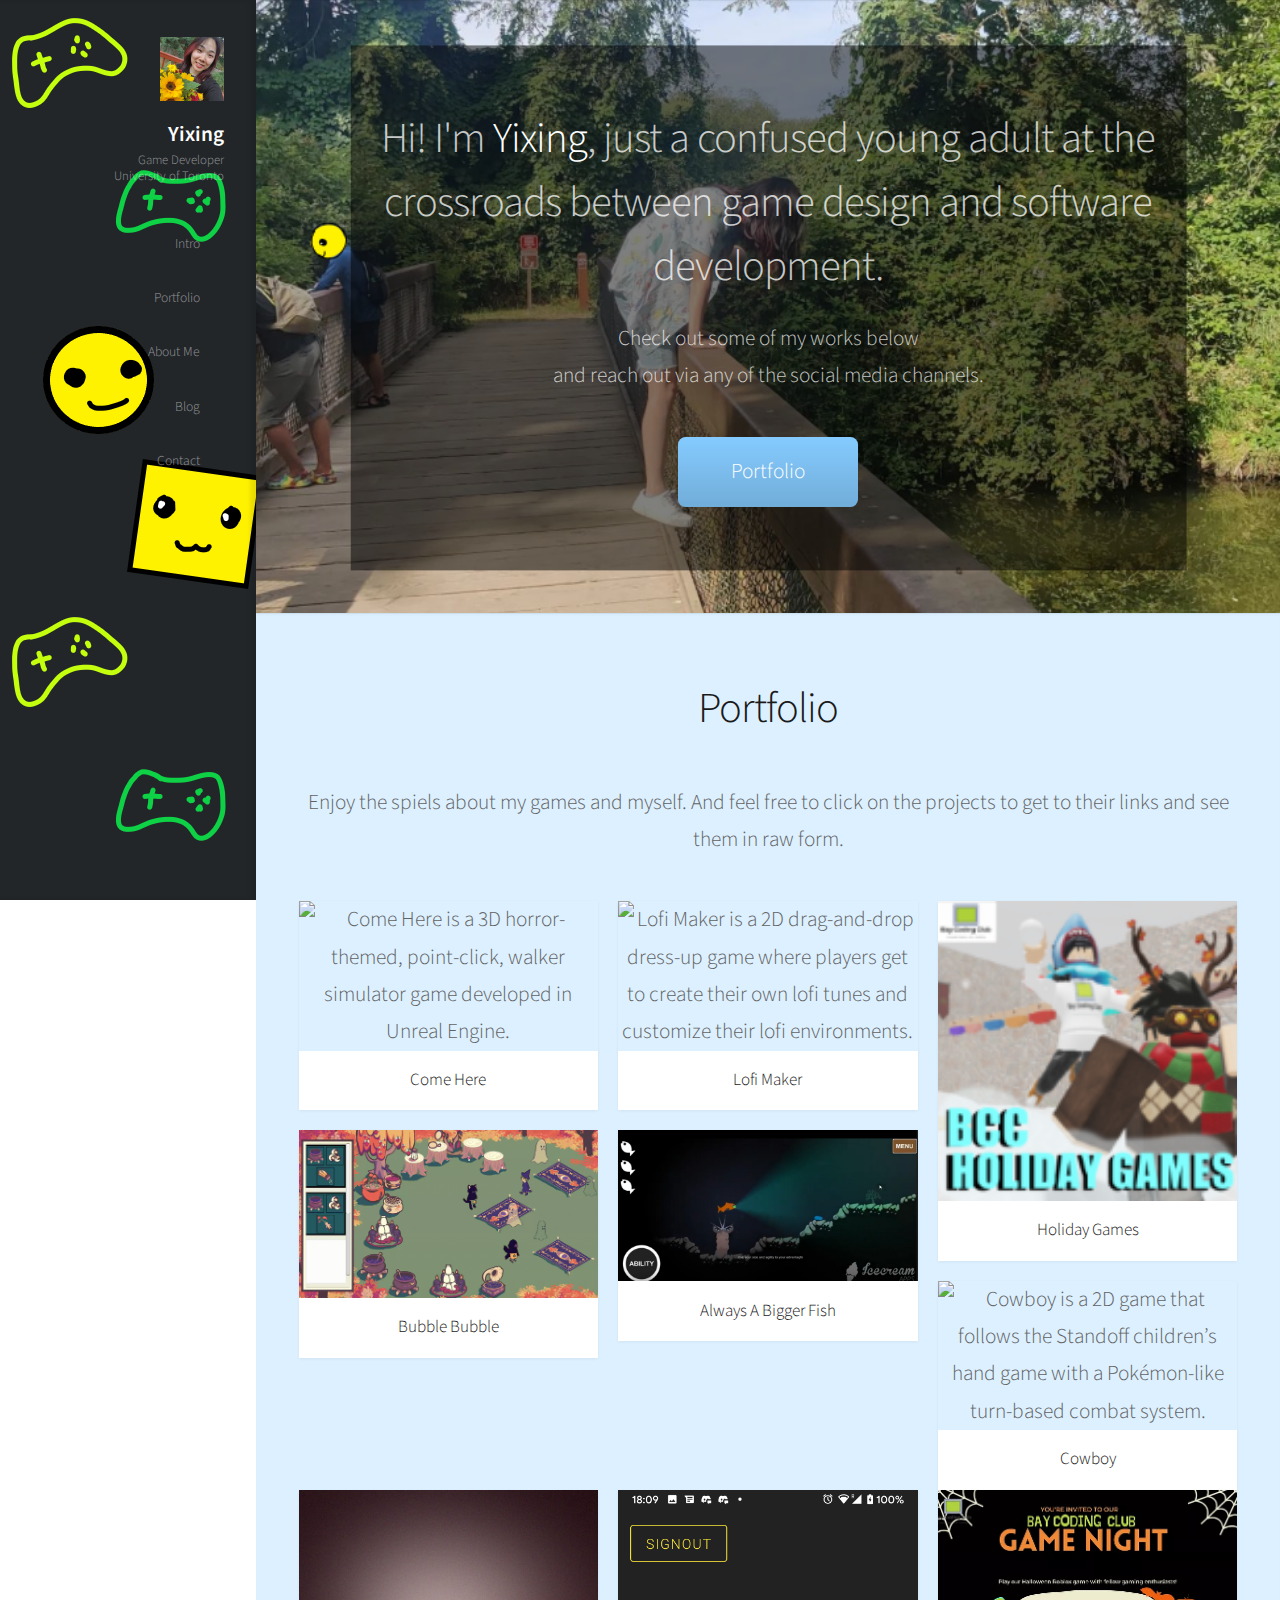
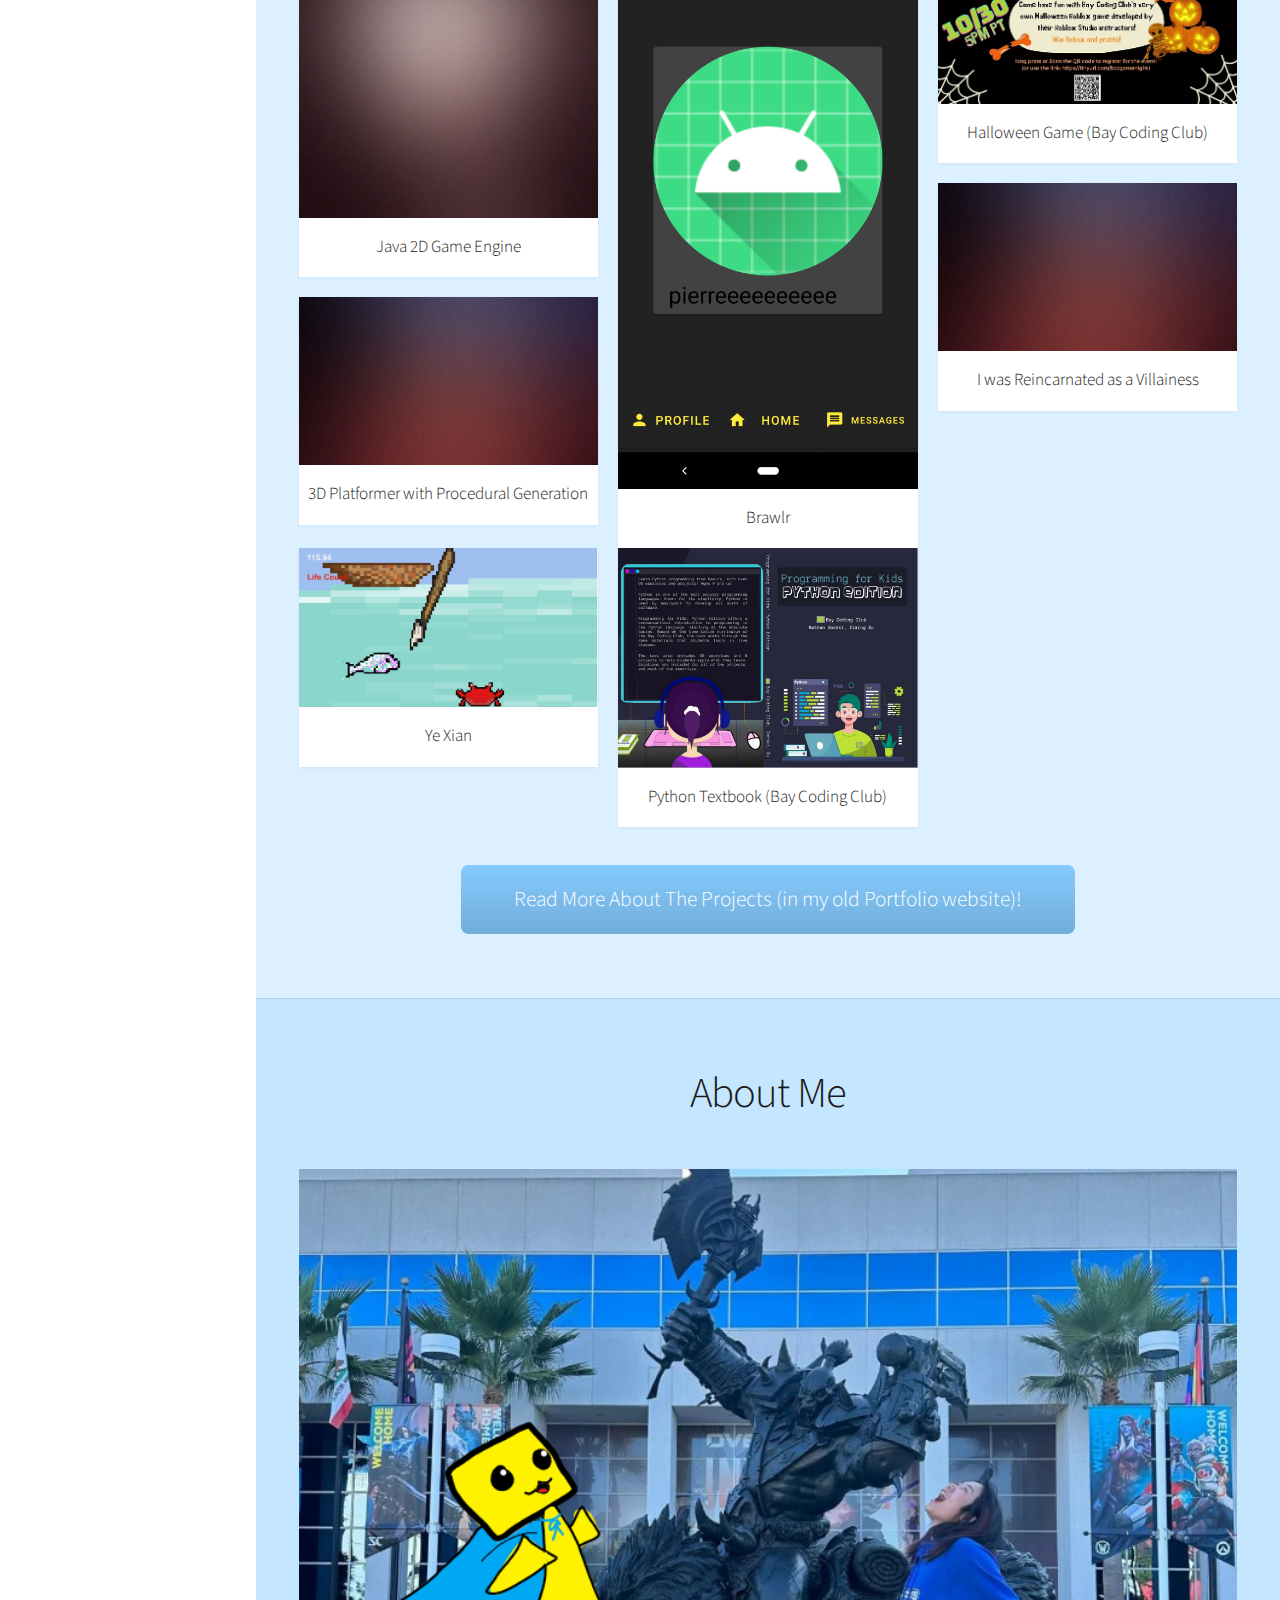
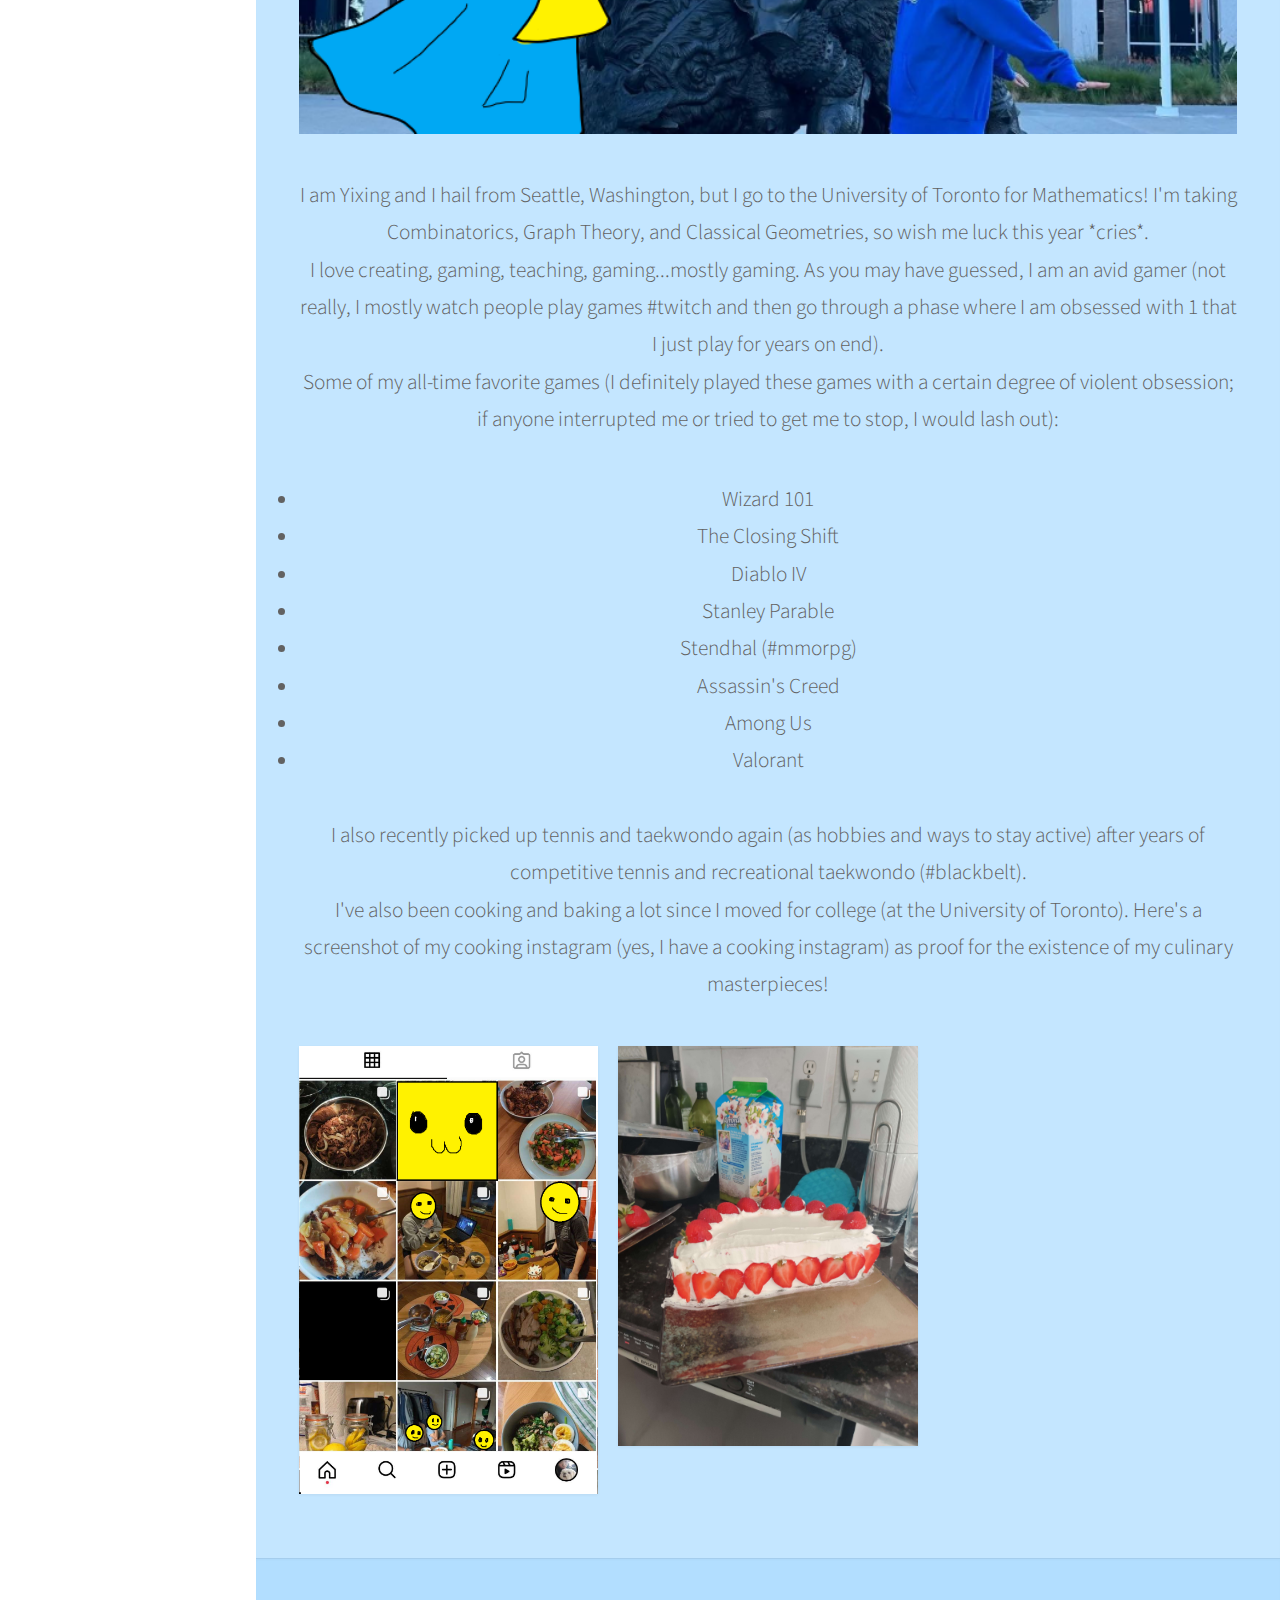
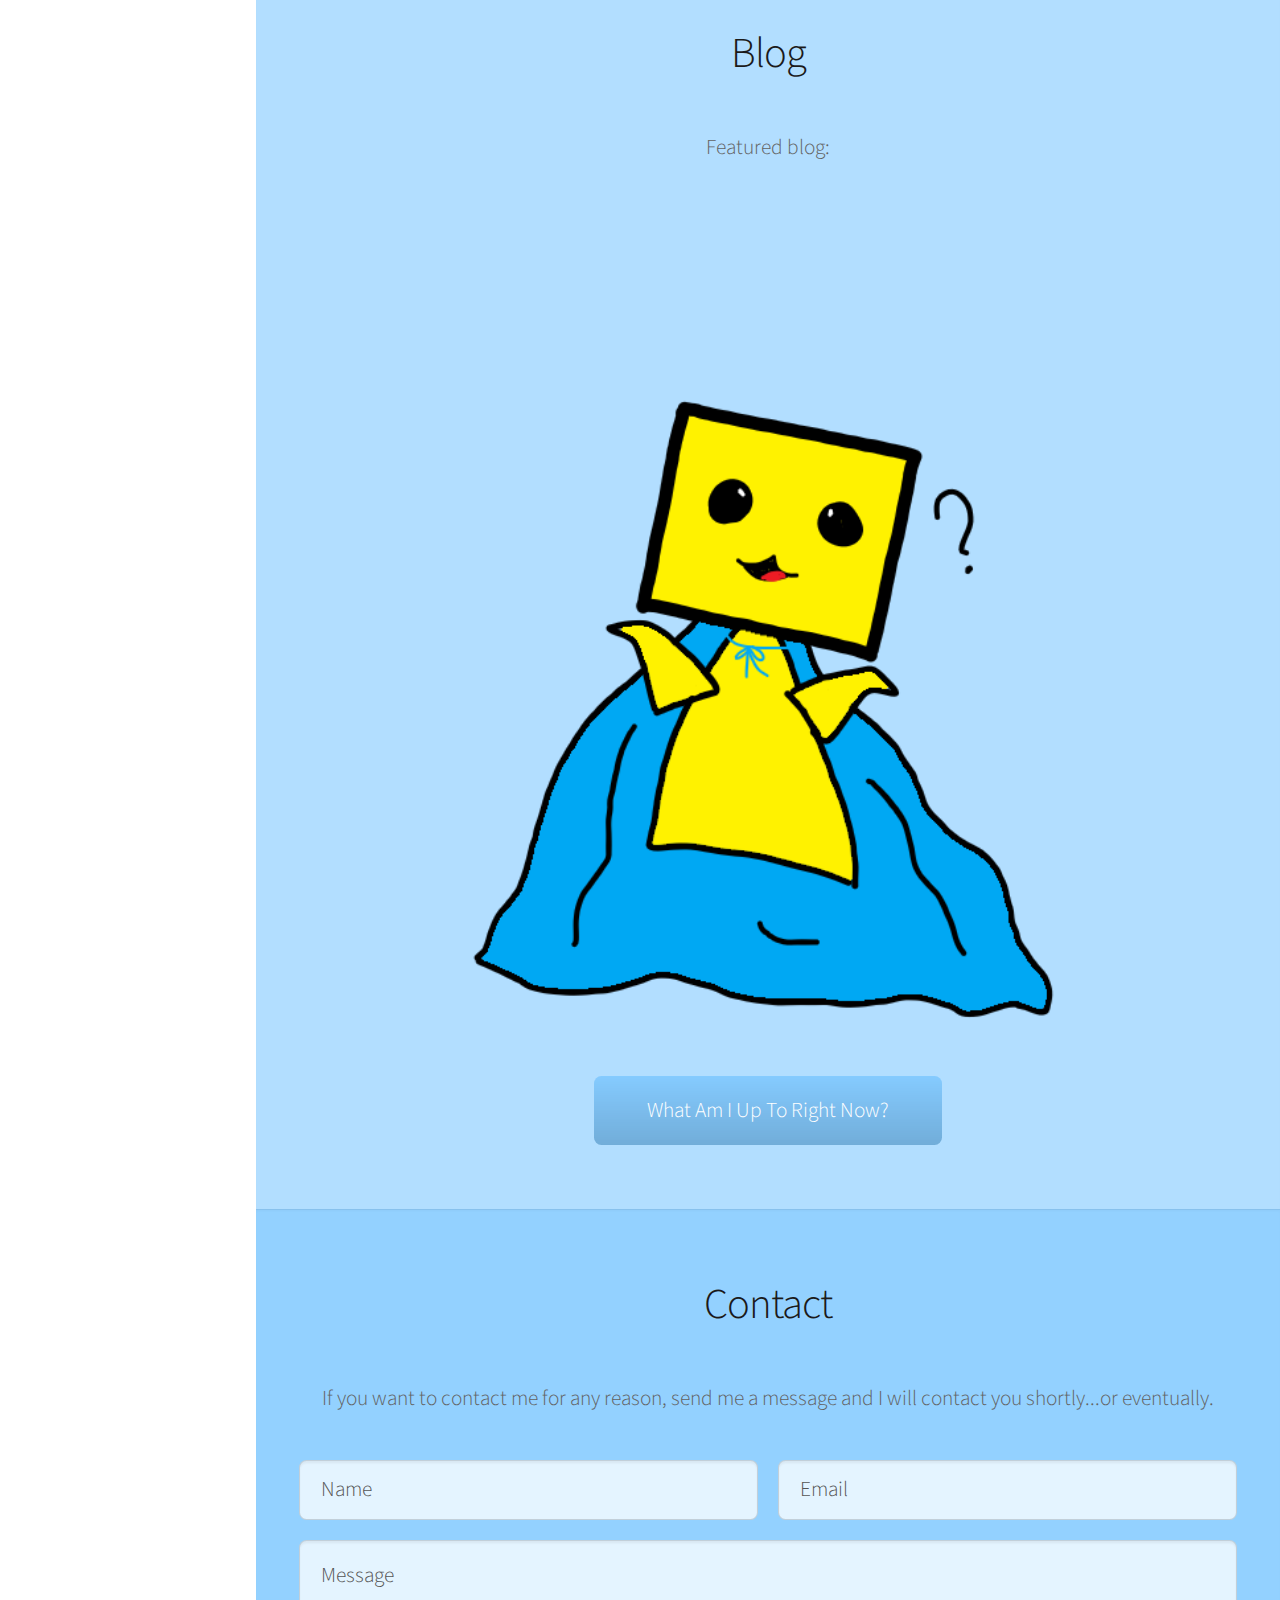
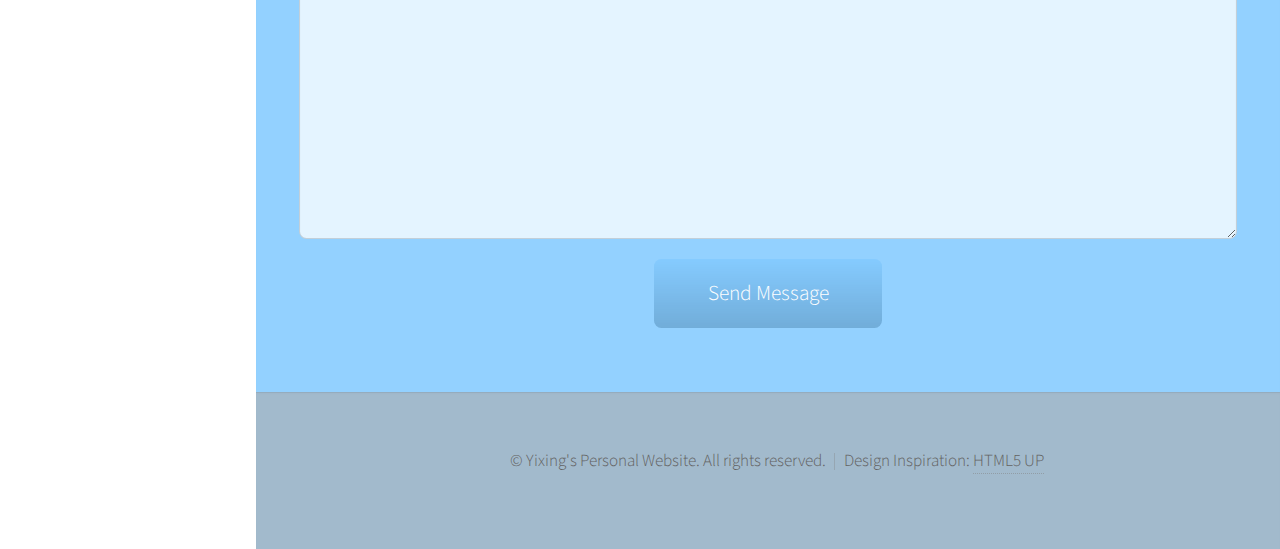
==== commit b5ee926c: "making changes to the image" ====
--- a/index.html
+++ b/index.html
@@ -304,13 +304,7 @@
 							<!--Blog #1-->
 							<p>Featured blog:</p>
 							</br>
-							<div class="row"> <!--row 2-->
-								<div class="col-4 col-12-mobile">
-									<article class="item">
-										<a href="blog.html" class="image fit"><img src="images/confused_oc.png" alt="Nani" /></a>
-									</article>
-								</div>
-							</div>
+							<a href="blog.html" class="image fit"><img src="images/confused_oc.png" alt="Nani" /></a>
 							</br>
 							<a href="blog.html" class="button scrolly">What Am I Up To Right Now?</a>
 						</div>
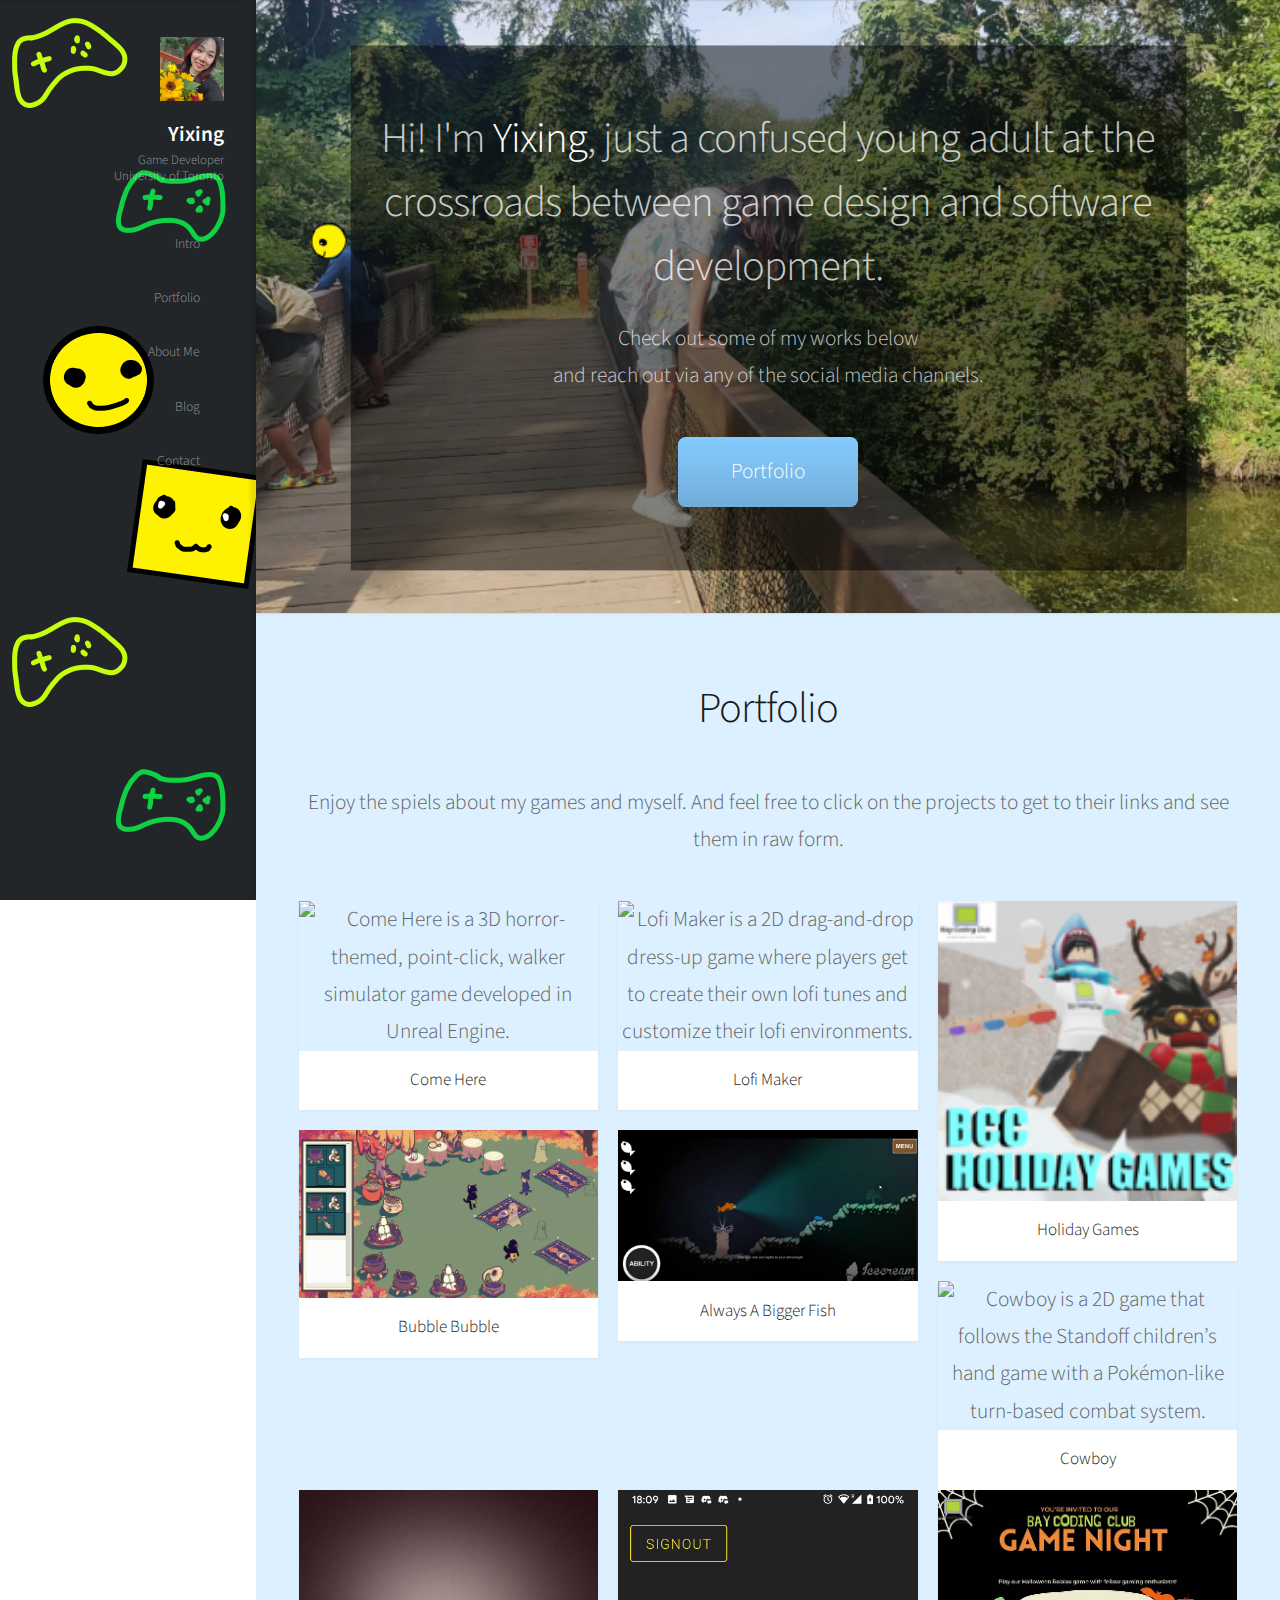
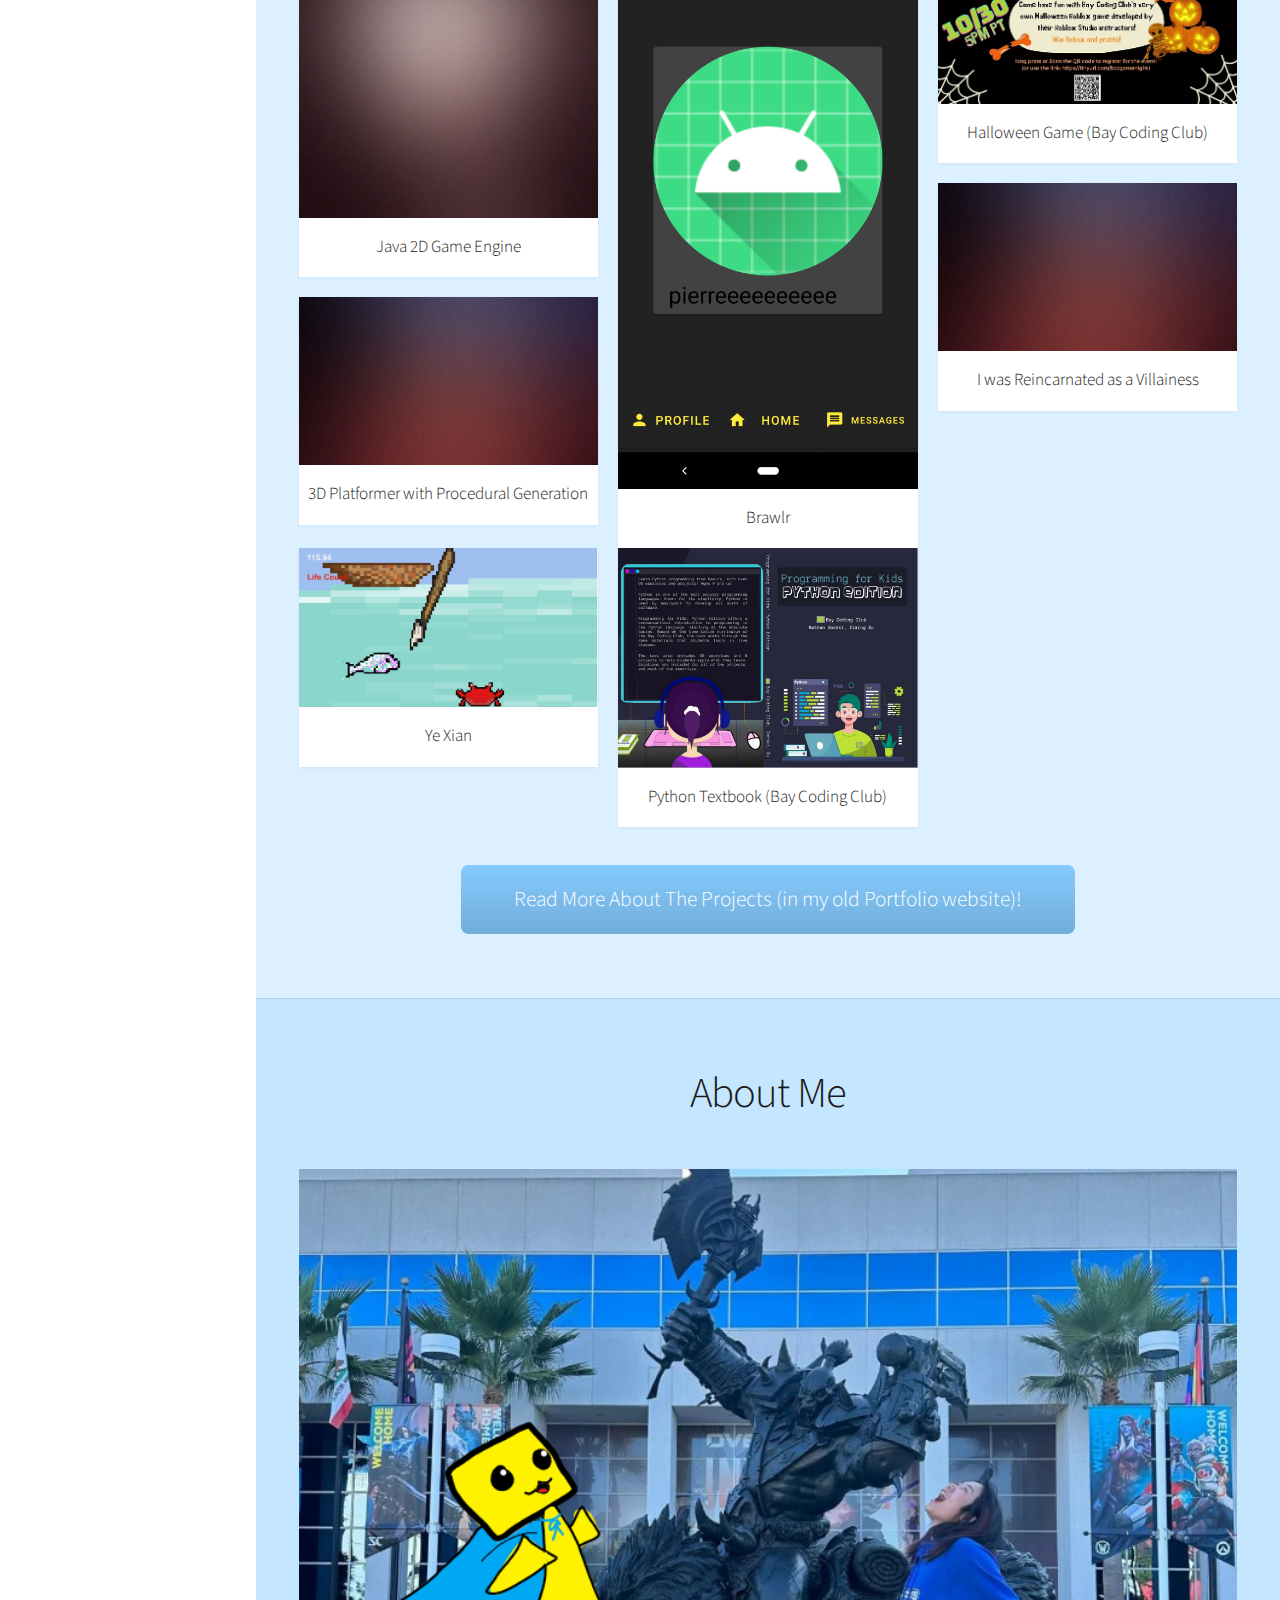
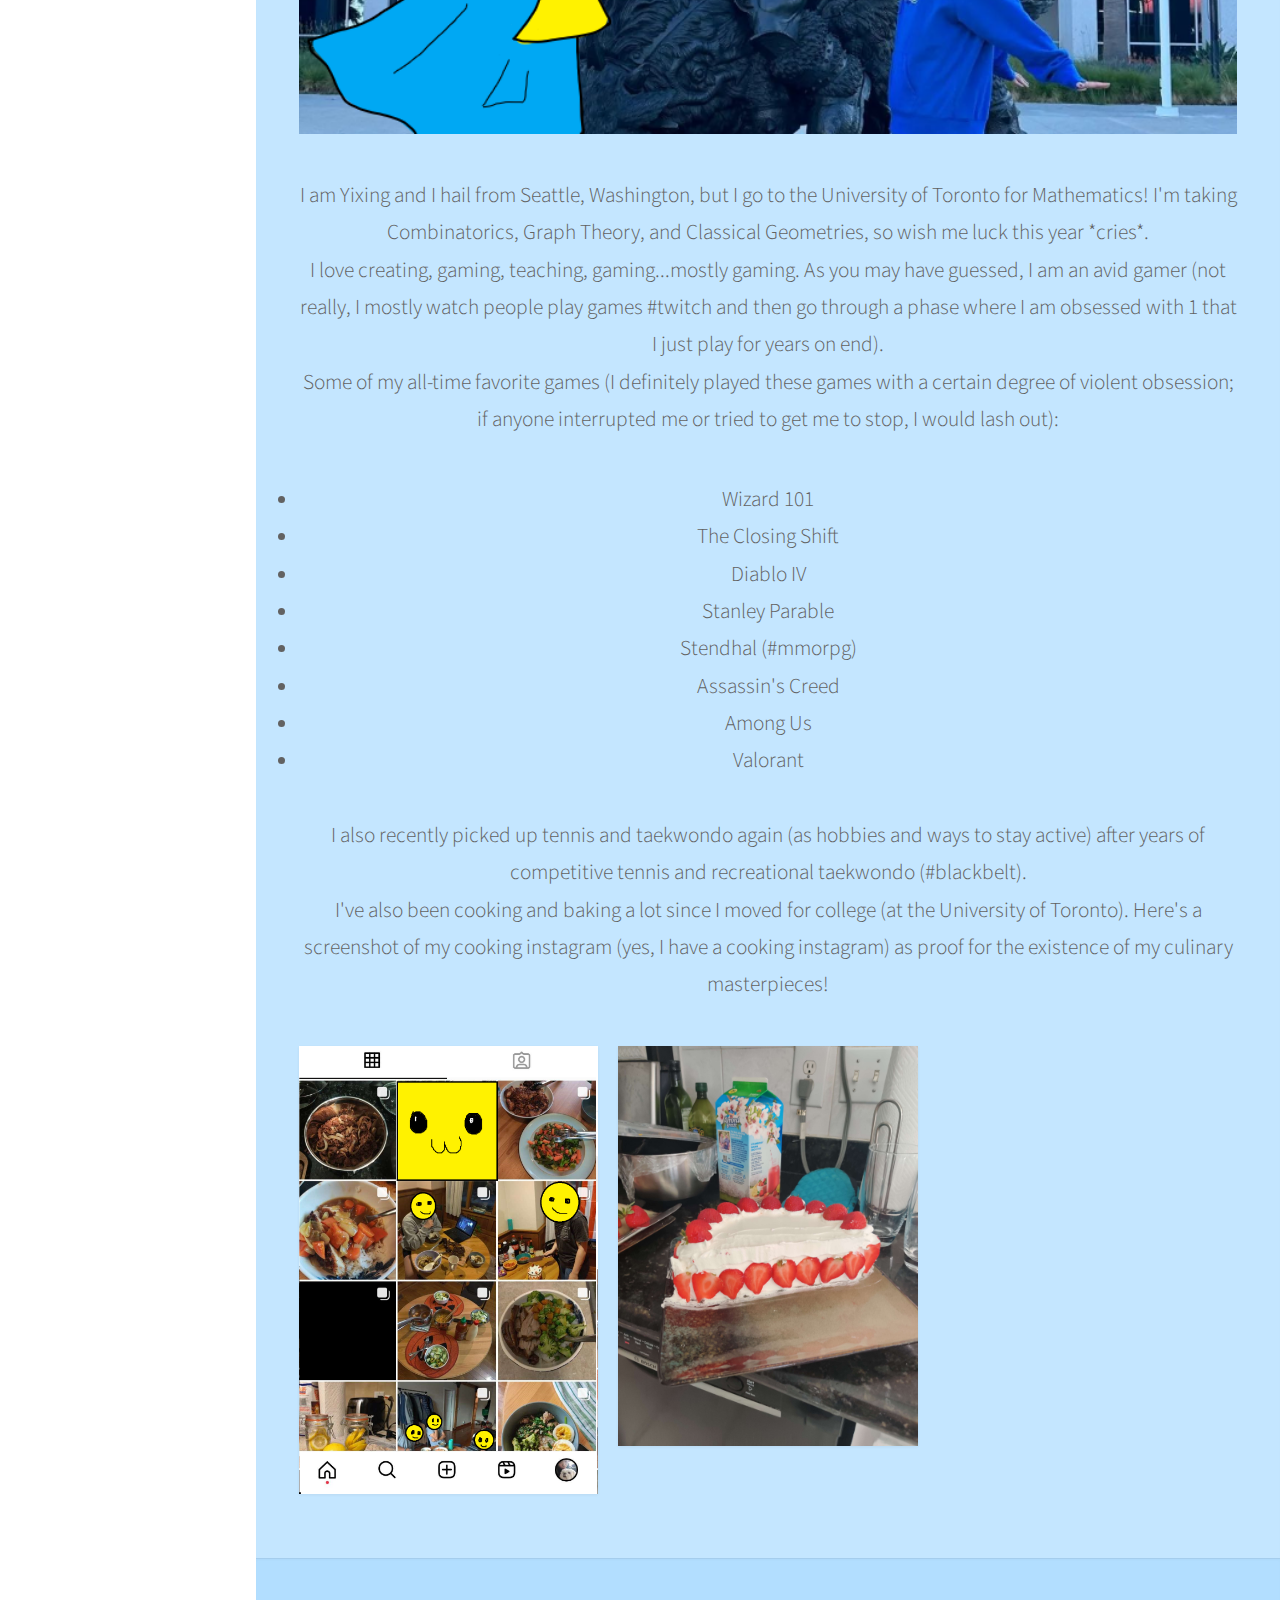
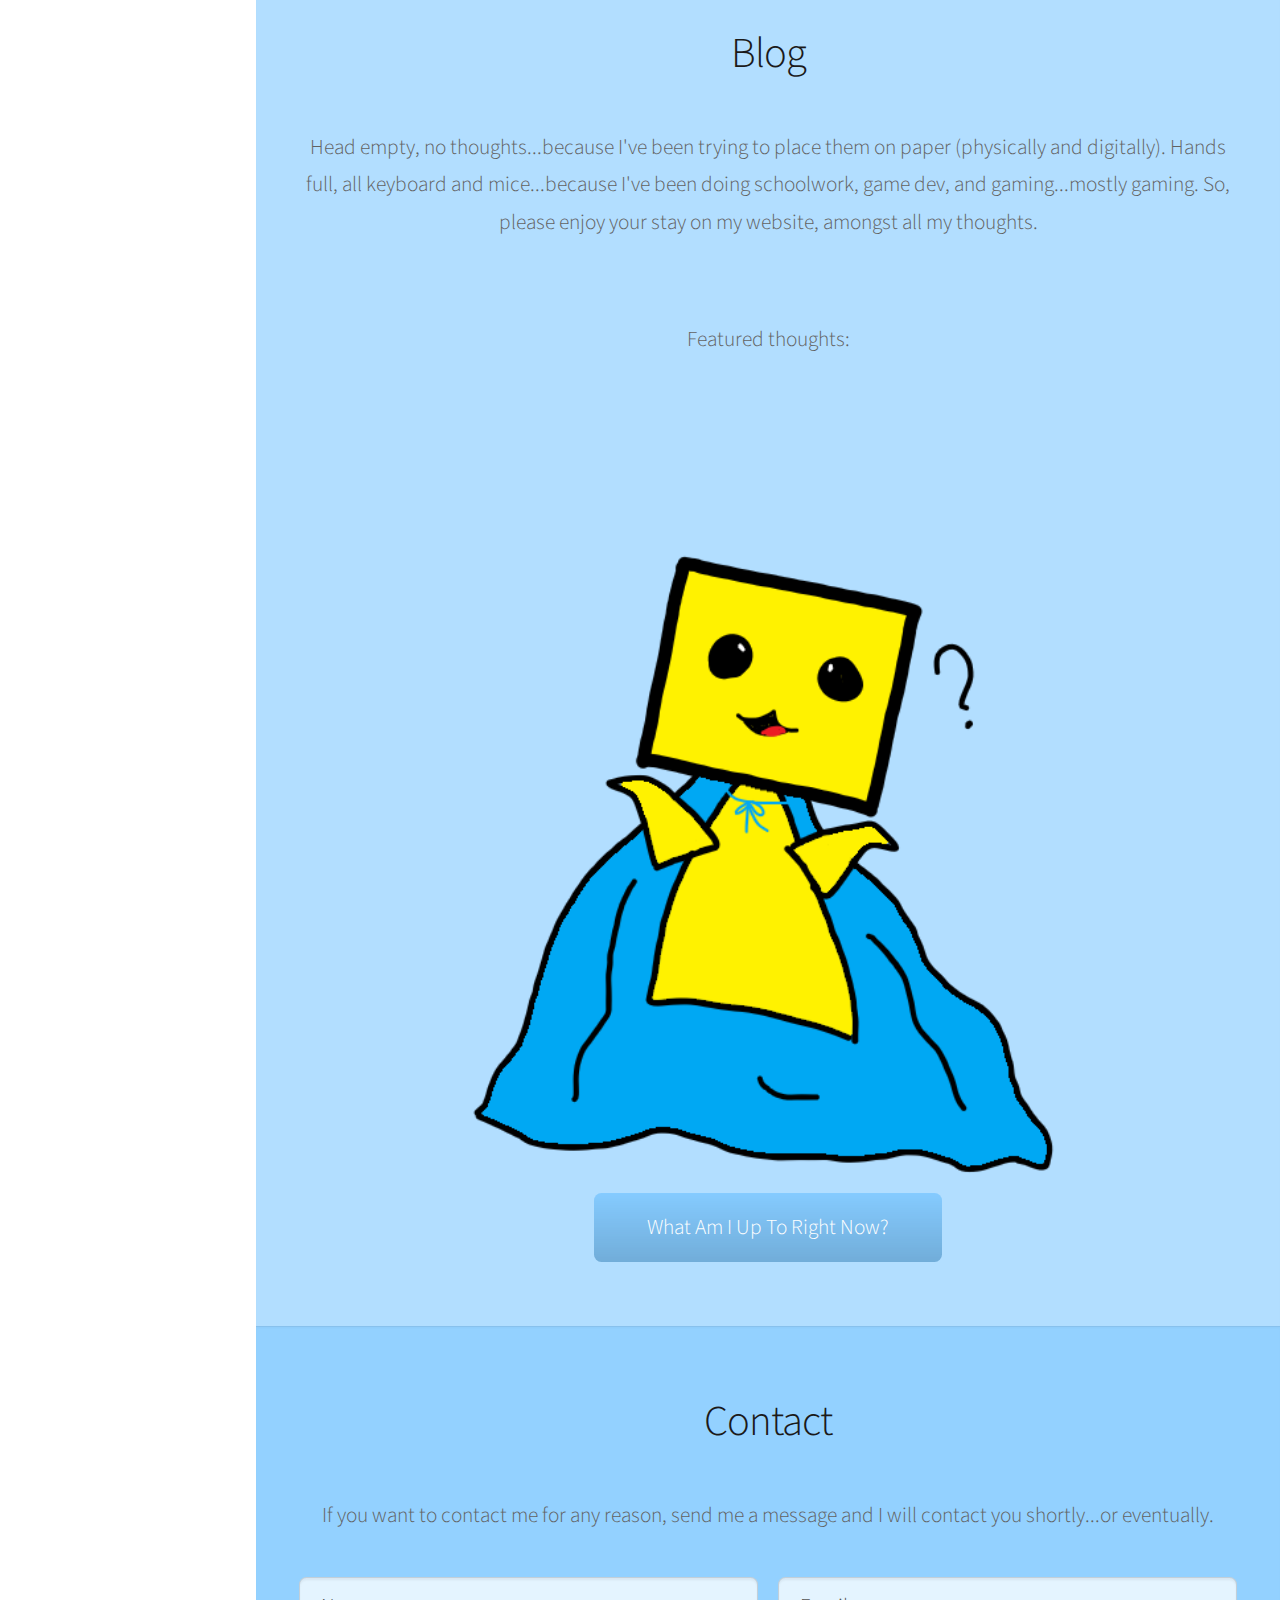
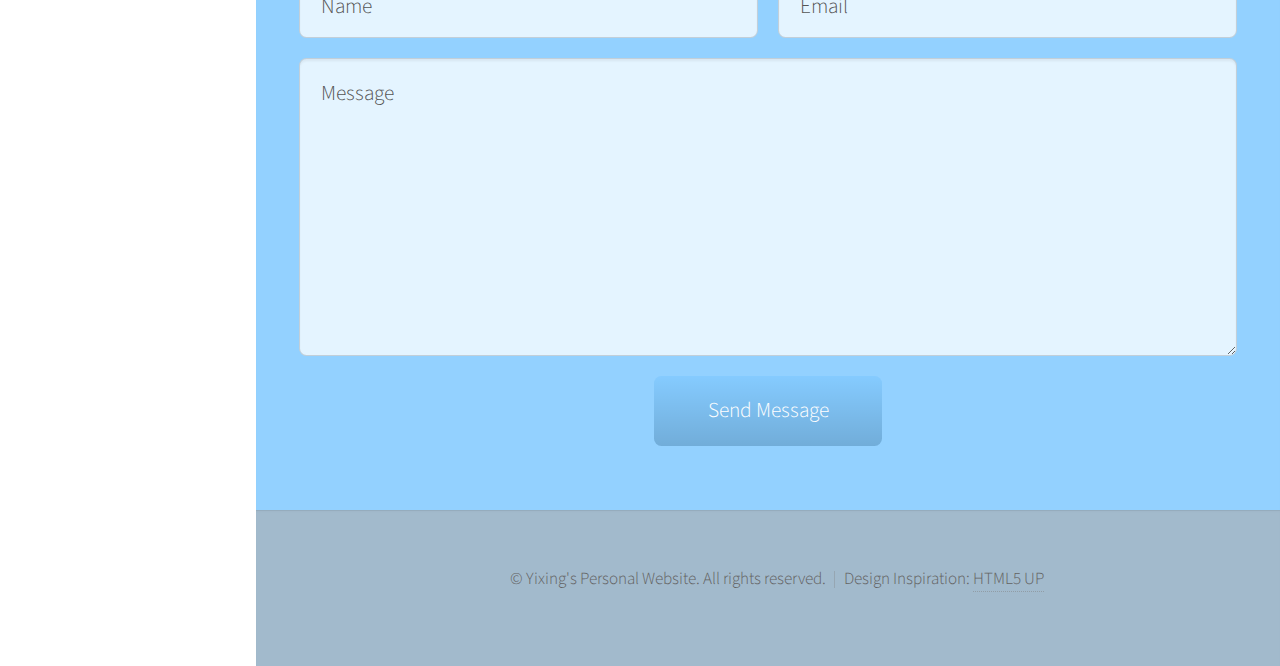
==== commit 01f30da4: "rearranging image, adding section description" ====
--- a/index.html
+++ b/index.html
@@ -300,13 +300,16 @@
 							<header>
 								<h2>Blog</h2>
 							</header>
-
+							<p>Head empty, no thoughts...because I've been trying to place them on paper (physically and digitally). Hands full,
+								all keyboard and mice...because I've been doing schoolwork, game dev, and gaming...mostly gaming. So, please enjoy 
+								your stay on my website, amongst all my thoughts.
+							</p>
+							</br>
 							<!--Blog #1-->
-							<p>Featured blog:</p>
-							</br>
+							<p>Featured thoughts:</p>
 							<a href="blog.html" class="image fit"><img src="images/confused_oc.png" alt="Nani" /></a>
-							</br>
 							<a href="blog.html" class="button scrolly">What Am I Up To Right Now?</a>
+							
 						</div>
 					</section>
 
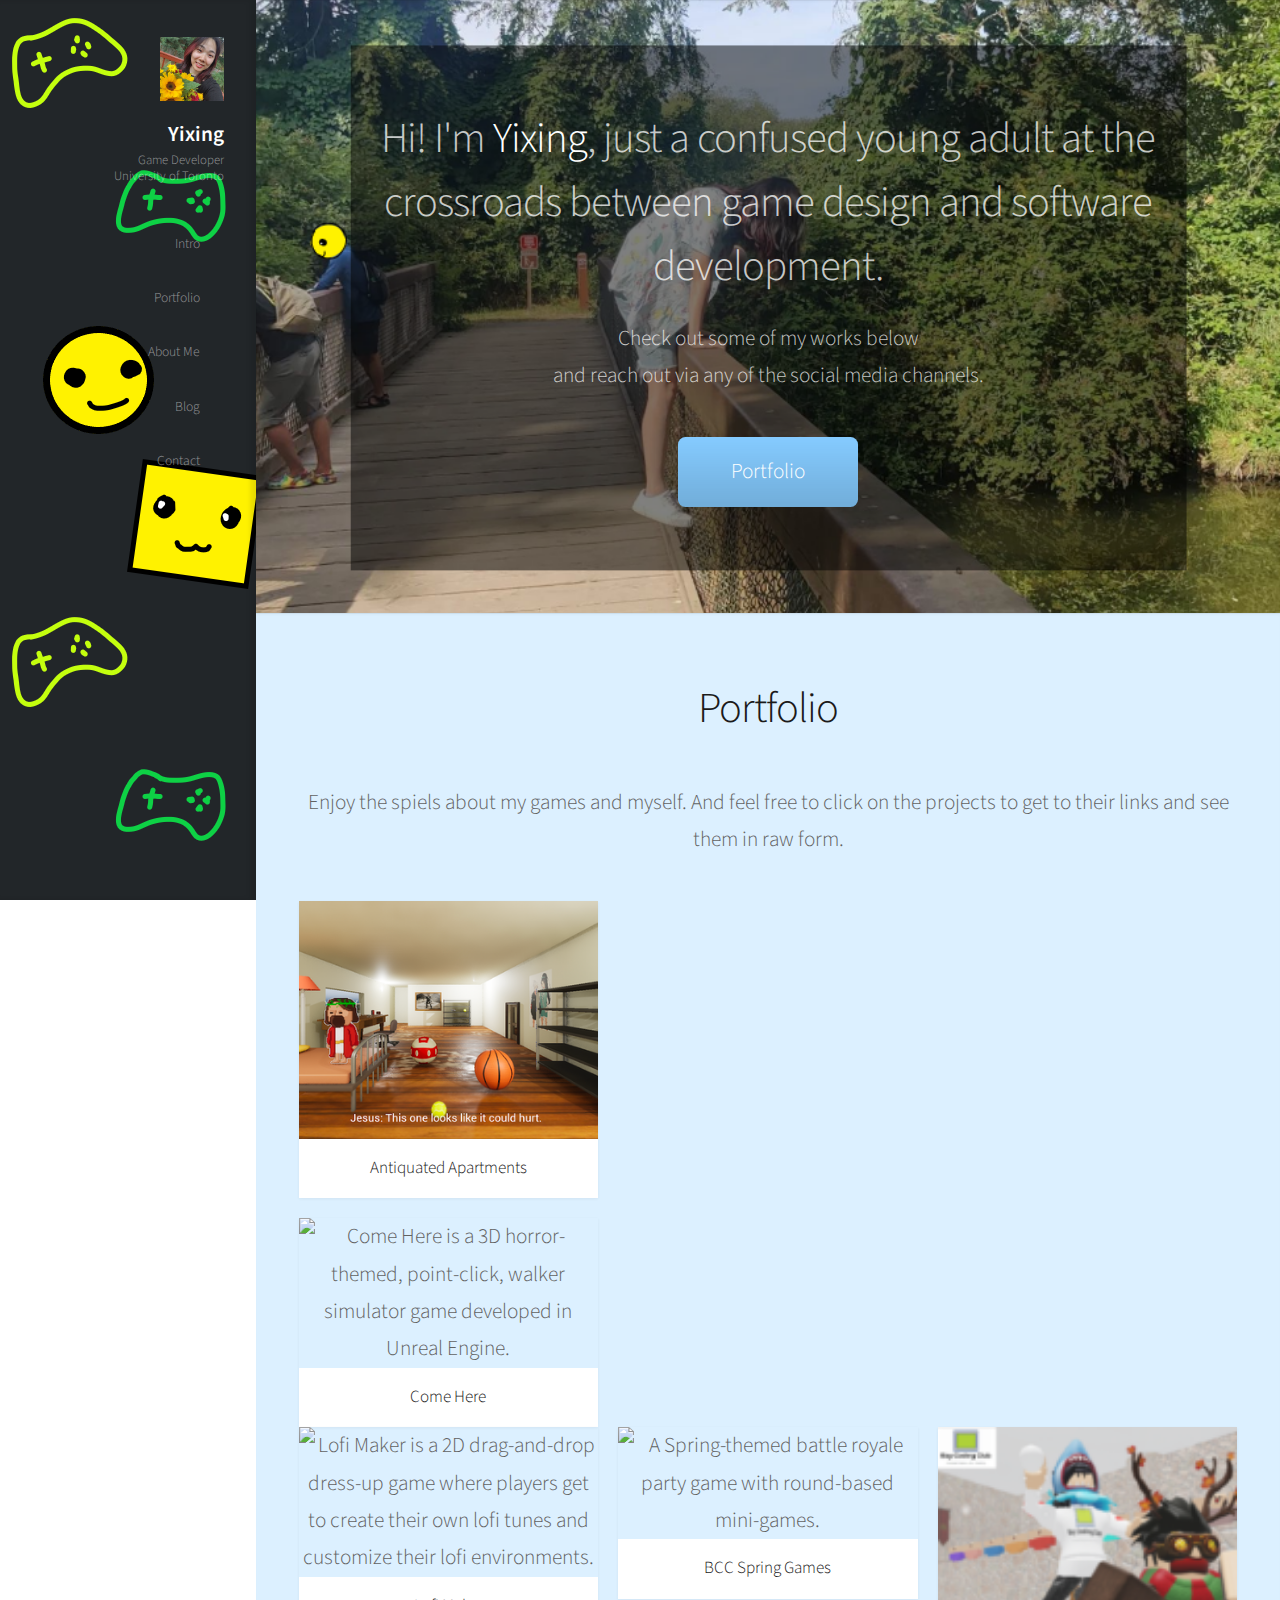
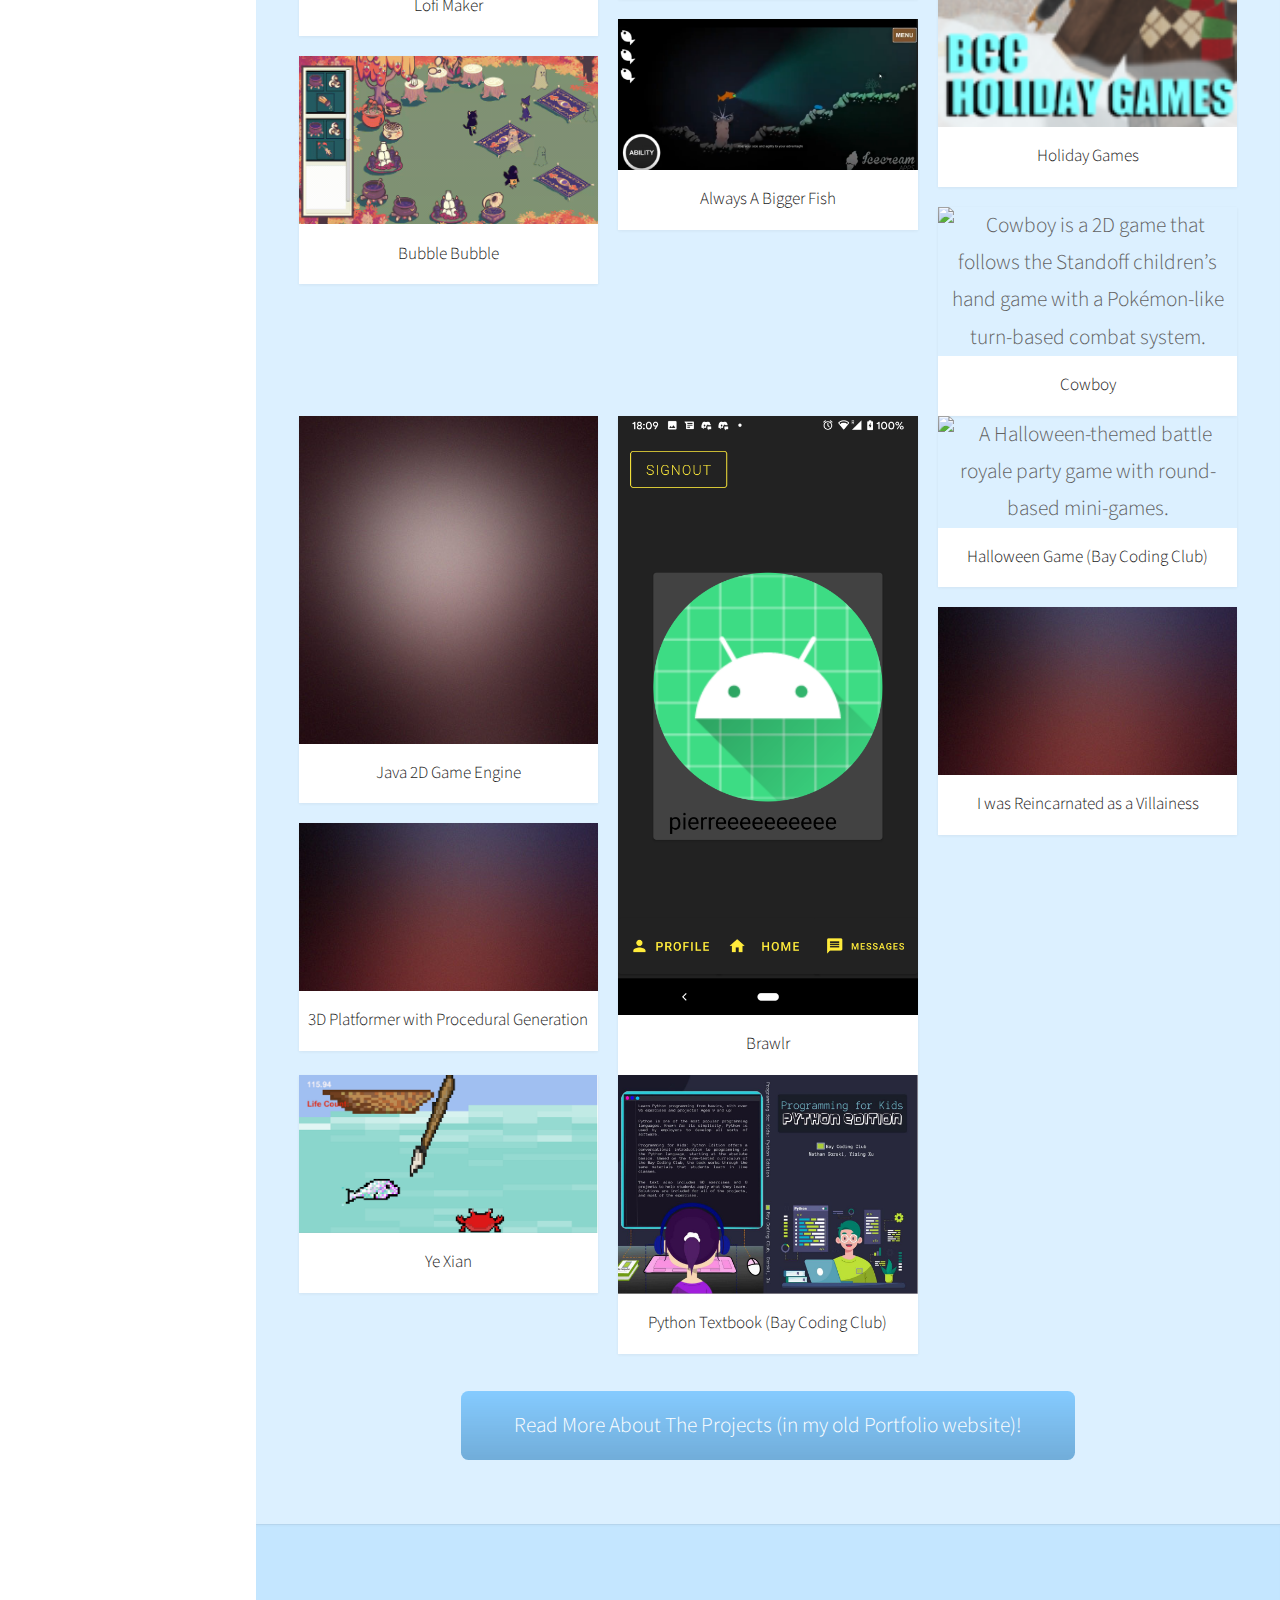
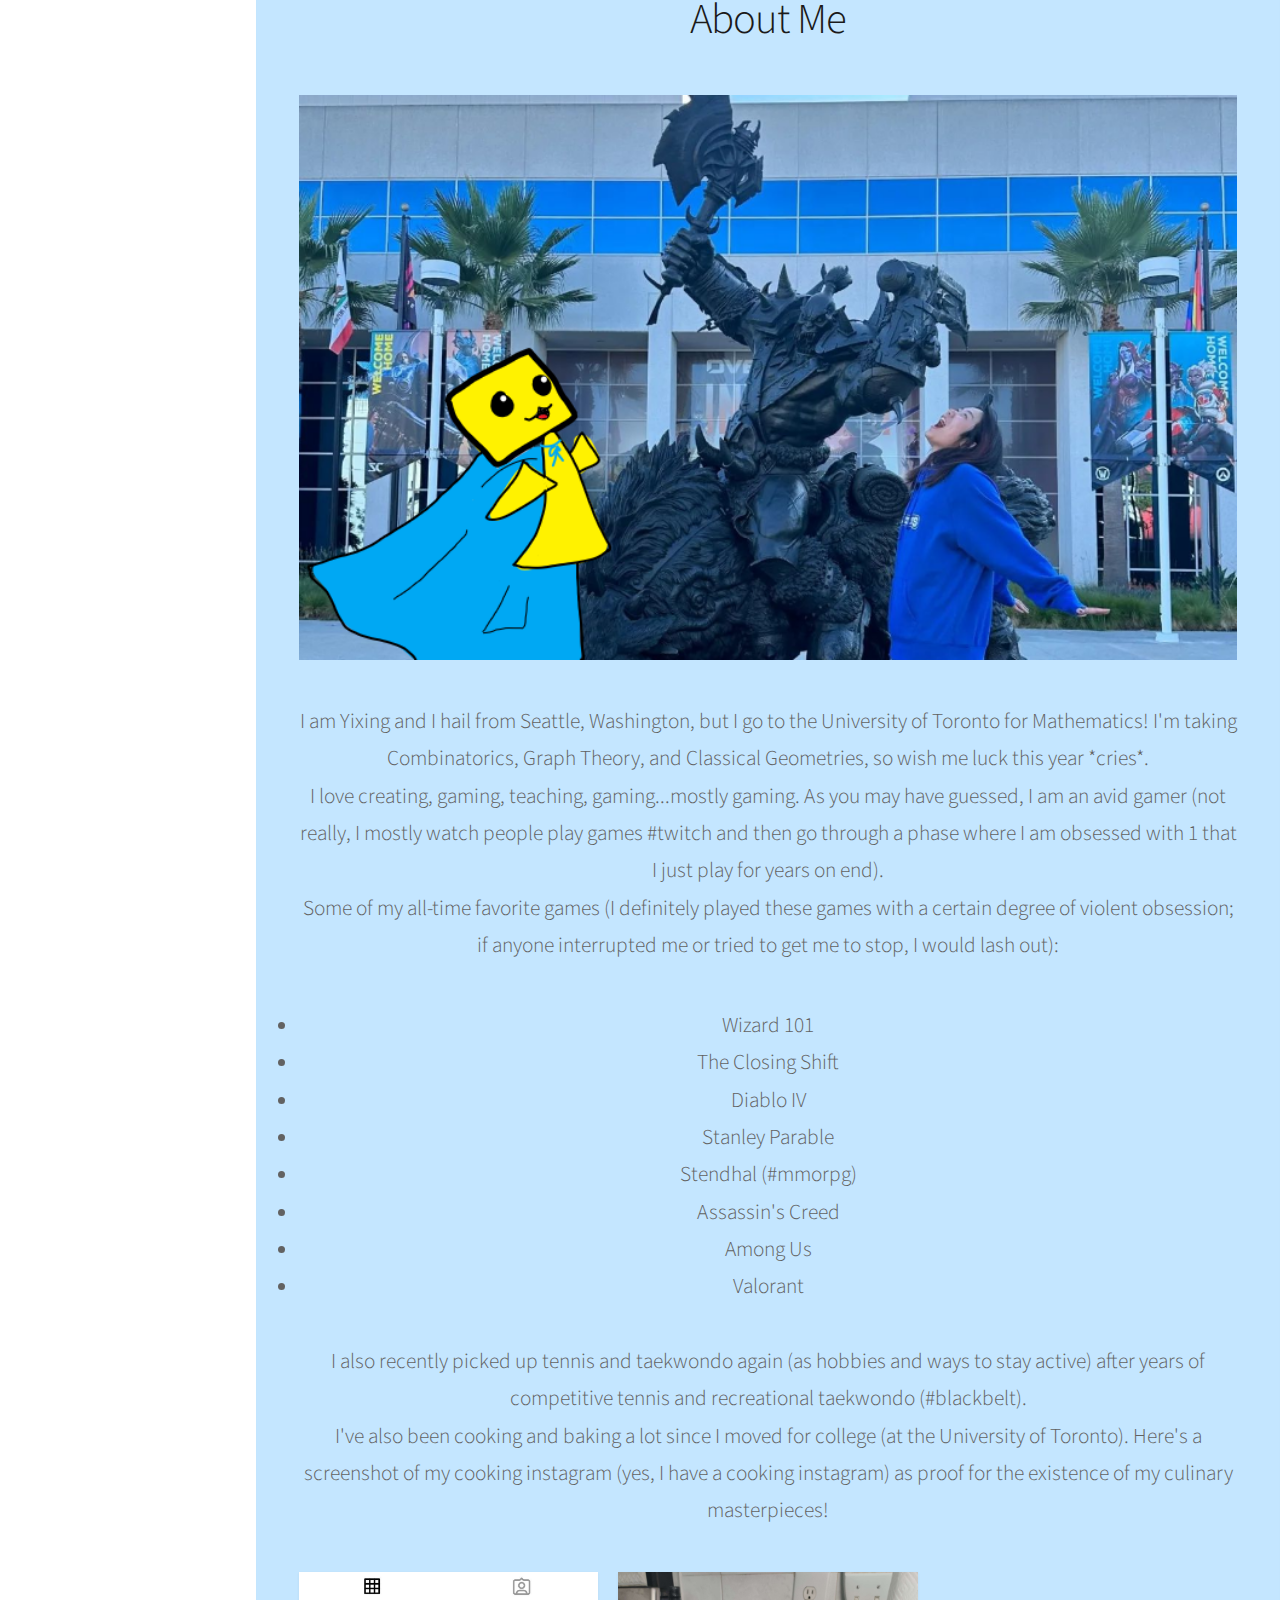
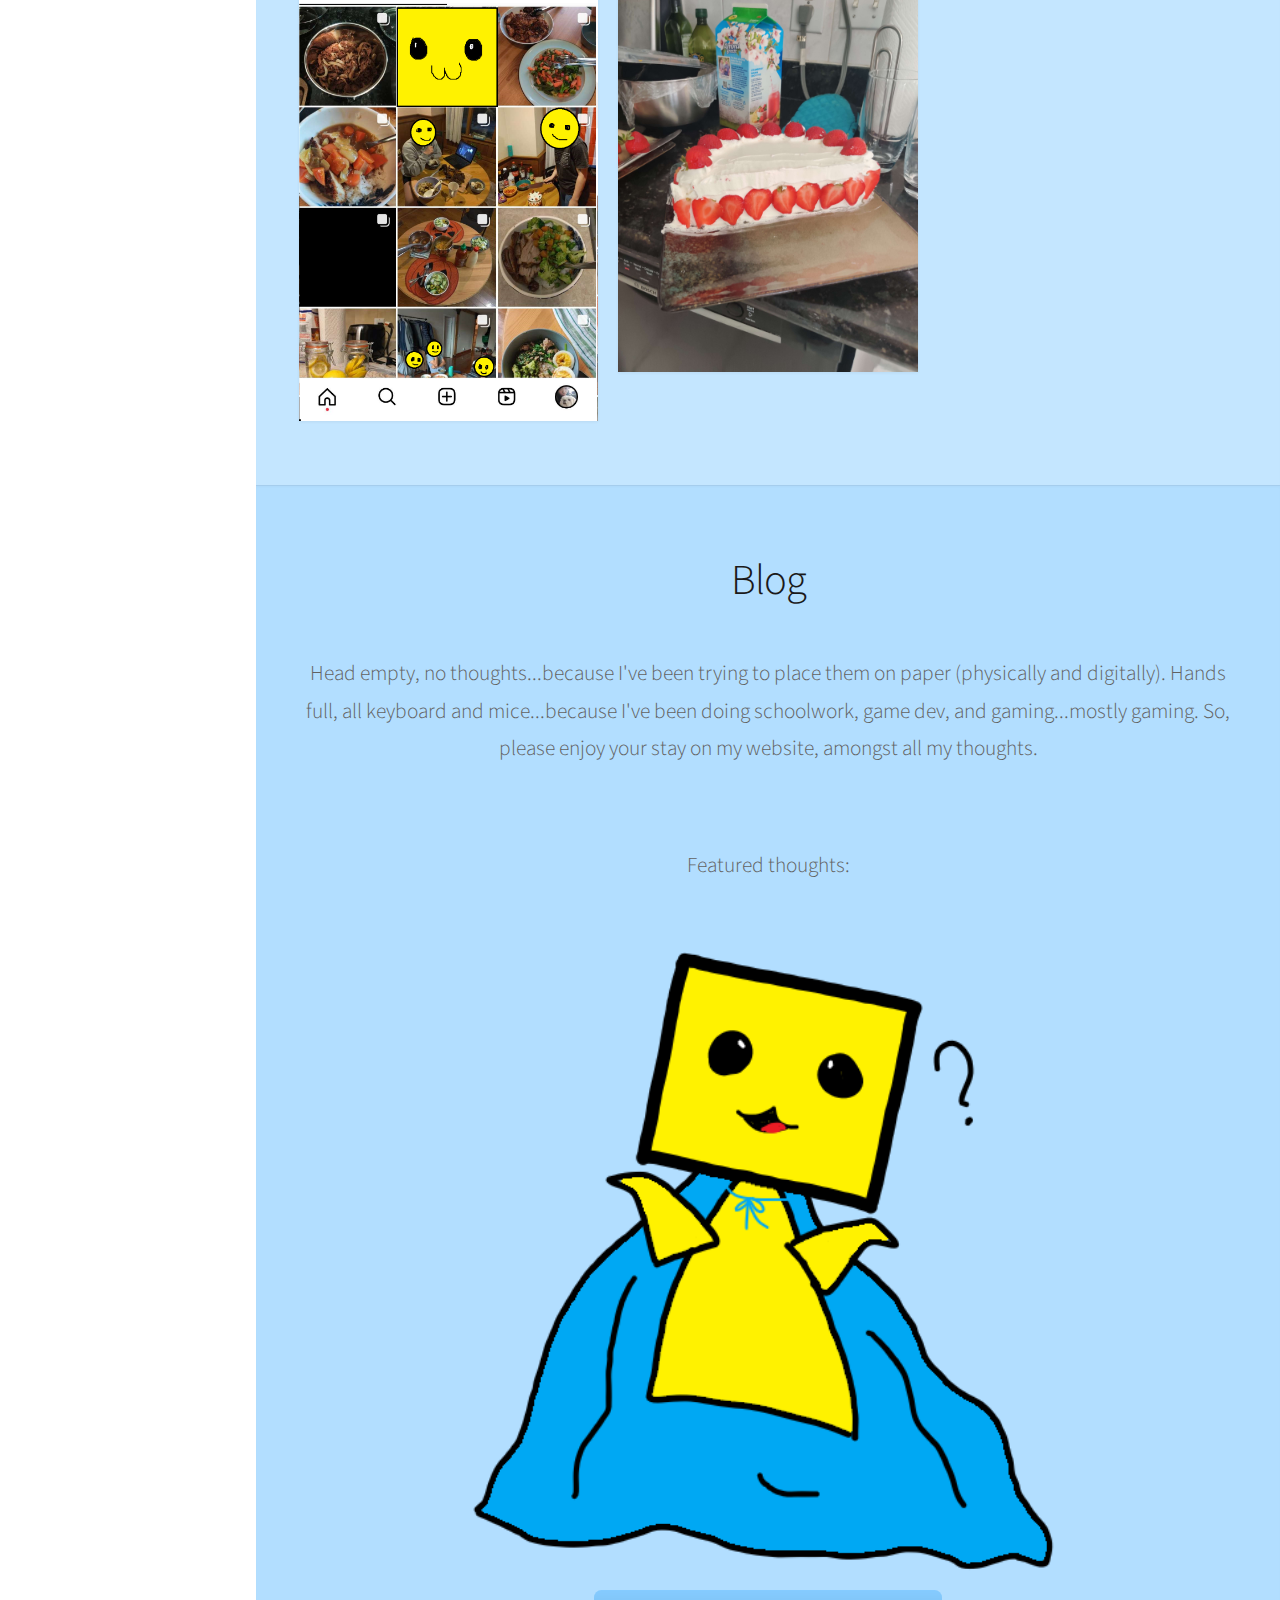
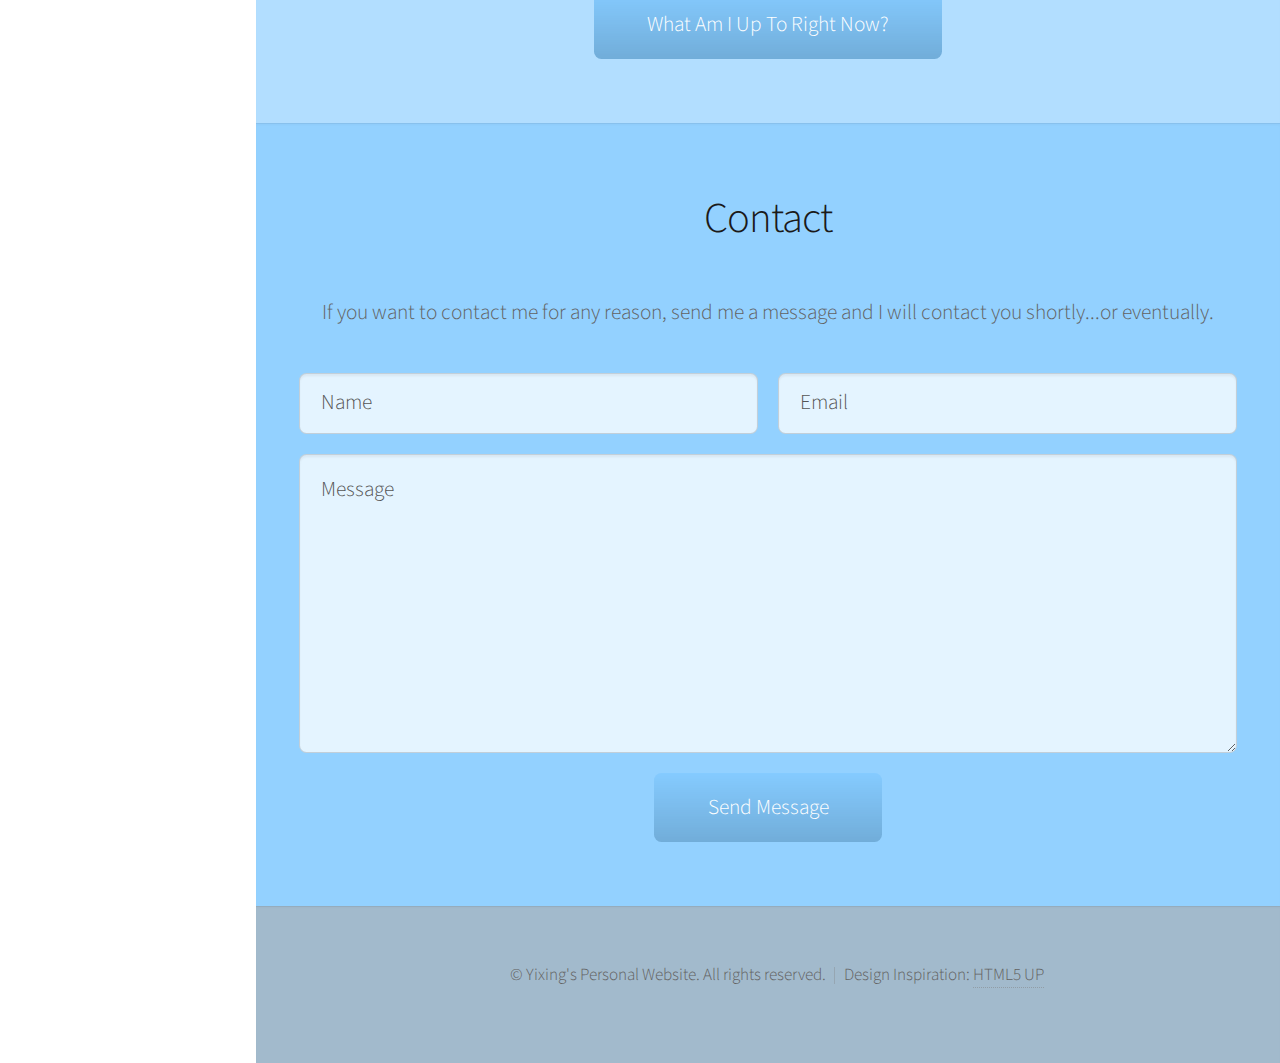
==== commit 70329b8c: "adding another row and images, gifs to the portfolio" ====
--- a/index.html
+++ b/index.html
@@ -111,14 +111,32 @@
 
 							<p>Enjoy the spiels about my games and myself. And feel free to click on the projects to get to their links and see them in raw form.</p>
 
-							<div class="row"> <!--row 1-->
-								<div class="col-4 col-12-mobile">
+							<div class="row">
+								<!--row 1-->
+								<div class="col-4 col-12-mobile">
+									<article class="item">
+										<a href="https://mimimosa.itch.io/antiquatedapartments" class="image fit"><img src="images/antiquated apartments.png" alt="A 2D-3D hybrid RPG made in Unreal Engine using PaperZD plugin." /></a>
+										<header>
+											<h3>Antiquated Apartments</h3>
+										</header>
+									</article>
 									<article class="item">
 										<a href="https://starrylady.itch.io/come-here" class="image fit"><img src="images/come here.gif" alt="Come Here is a 3D horror-themed, point-click, walker simulator game developed in Unreal Engine." /></a>
 										<header>
 											<h3>Come Here</h3>
 										</header>
 									</article>
+								</div>
+							</div>
+							<div class="row">
+								<!--row 2-->
+								<div class="col-4 col-12-mobile">
+									<article class="item">
+										<a href="https://mimimosa.itch.io/lofi-maker" class="image fit"><img src="images/lofi maker gif.gif" alt="Lofi Maker is a 2D drag-and-drop dress-up game where players get to create their own lofi tunes and customize their lofi environments." /></a>
+										<header>
+											<h3>Lofi Maker</h3>
+										</header>
+									</article>
 									<article class="item">
 										<a href="https://starrylady.itch.io/bubble-bubble" class="image fit"><img src="images/bubble bubble.gif" alt="Bubble, Bubble is a 2D autumn-themed cafe simulator game with Overcooked-inspired mechanics and an RNG order system." /></a>
 										<header>
@@ -128,9 +146,9 @@
 								</div>
 								<div class="col-4 col-12-mobile">
 									<article class="item">
-										<a href="https://mimimosa.itch.io/lofi-maker" class="image fit"><img src="images/lofi maker gif.gif" alt="Lofi Maker is a 2D drag-and-drop dress-up game where players get to create their own lofi tunes and customize their lofi environments." /></a>
-										<header>
-											<h3>Lofi Maker</h3>
+										<a href="https://www.roblox.com/games/9267172426/BCC-Spring-Games" class="image fit"><img src="images/bcc spring games.gif" alt="A Spring-themed battle royale party game with round-based mini-games." /></a>
+										<header>
+											<h3>BCC Spring Games</h3>
 										</header>
 									</article>
 									<article class="item">
@@ -156,7 +174,8 @@
 								</div>
 							</div>
 
-							<div class="row"> <!--row 2-->
+							<div class="row">
+								<!--row 3-->
 								<div class="col-4 col-12-mobile">
 									<article class="item">
 										<a href="https://github.com/yix-shu/Java-2D-Game-Engine" class="image fit"><img src="images/pic04.jpg" alt="" /></a>
@@ -173,27 +192,27 @@
 								</div>
 								<div class="col-4 col-12-mobile">
 									<!--
-									DROP DOWN IDEA (could implement in the future???)
-
-									<article class="item">
-										<div class = "dropdown"> 
-										<a href="#" class="image fit"><img src="images/pic02.jpg" alt="" /></a>
-										<header>
-											<h3>Holiday Games (Bay Coding Club)</h3>
-											<div class = "dropdown-content">
-											<img src="images/pic02.jpg" alt="" /> 
-											<div class = "desc">I designed and co-developed the entire game in Roblox Studio, while scripting in Lua, 
-												with a Bay Coding Club coworker. It follows the same structure as the Halloween Game, 
-												where it is round-based and comprised of mini-games. This time, there is a Snowball Fight, 
-												Snowbby, Ice Breakers, and Sword Fight. I designed the maps and the Spectator System, 
-												added music, designed the Snowbby so that we had various obstacles like marshmallows 
-												with automated up-down movement.
-											</div> 
-											</div> 
-										</header>
-										</div> 
-									</article>
-									-->
+			DROP DOWN IDEA (could implement in the future???)
+
+			<article class="item">
+				<div class = "dropdown">
+				<a href="#" class="image fit"><img src="images/pic02.jpg" alt="" /></a>
+				<header>
+					<h3>Holiday Games (Bay Coding Club)</h3>
+					<div class = "dropdown-content">
+					<img src="images/pic02.jpg" alt="" />
+					<div class = "desc">I designed and co-developed the entire game in Roblox Studio, while scripting in Lua,
+						with a Bay Coding Club coworker. It follows the same structure as the Halloween Game,
+						where it is round-based and comprised of mini-games. This time, there is a Snowball Fight,
+						Snowbby, Ice Breakers, and Sword Fight. I designed the maps and the Spectator System,
+						added music, designed the Snowbby so that we had various obstacles like marshmallows
+						with automated up-down movement.
+					</div>
+					</div>
+				</header>
+				</div>
+			</article>
+			-->
 
 									<article class="item">
 										<a href="https://github.com/CSC207-UofT/course-project-brawlr" class="image fit"><img src="images/brawlr.jpg" alt="" /></a>
@@ -204,7 +223,7 @@
 								</div>
 								<div class="col-4 col-12-mobile">
 									<article class="item">
-										<a href="https://www.roblox.com/games/7819605384/Halloween-BCC-Game" class="image fit"><img src="images/halloweengame.jpg" alt="A Halloween-themed battle royale party game with round-based mini-games." /></a>
+										<a href="https://www.roblox.com/games/7819605384/Halloween-BCC-Game" class="image fit"><img src="images/bcc halloween.gif" alt="A Halloween-themed battle royale party game with round-based mini-games." /></a>
 										<header>
 											<h3>Halloween Game (Bay Coding Club)</h3>
 										</header>
@@ -217,7 +236,8 @@
 									</article>
 								</div>
 							</div>
-							<div class="row"> <!--row 3-->
+							<div class="row">
+								<!--row 4-->
 								<div class="col-4 col-12-mobile">
 									<article class="item">
 										<a href="https://github.com/yix-shu/Game-Scripts-for-Ye-Xian" class="image fit"><img src="images/yexian.jpg" alt=" Inspired by the story Ye Xian, the game involves the player navigating through and surviving three main levels as a fish." /></a>
--- a/assets/css/main.css
+++ b/assets/css/main.css
@@ -1973,7 +1973,7 @@
 		input[type="reset"]:hover,
 		button:hover,
 		.button:hover {
-			background-color: #a5cad5;
+			background-color: #b0ddff;
 		}
 
 		input[type="button"]:active,
@@ -1981,7 +1981,7 @@
 		input[type="reset"]:active,
 		button:active,
 		.button:active {
-			background-color: #96c7d6;
+			background-color: #8fcdfd;
 		}
 
 /* Item */
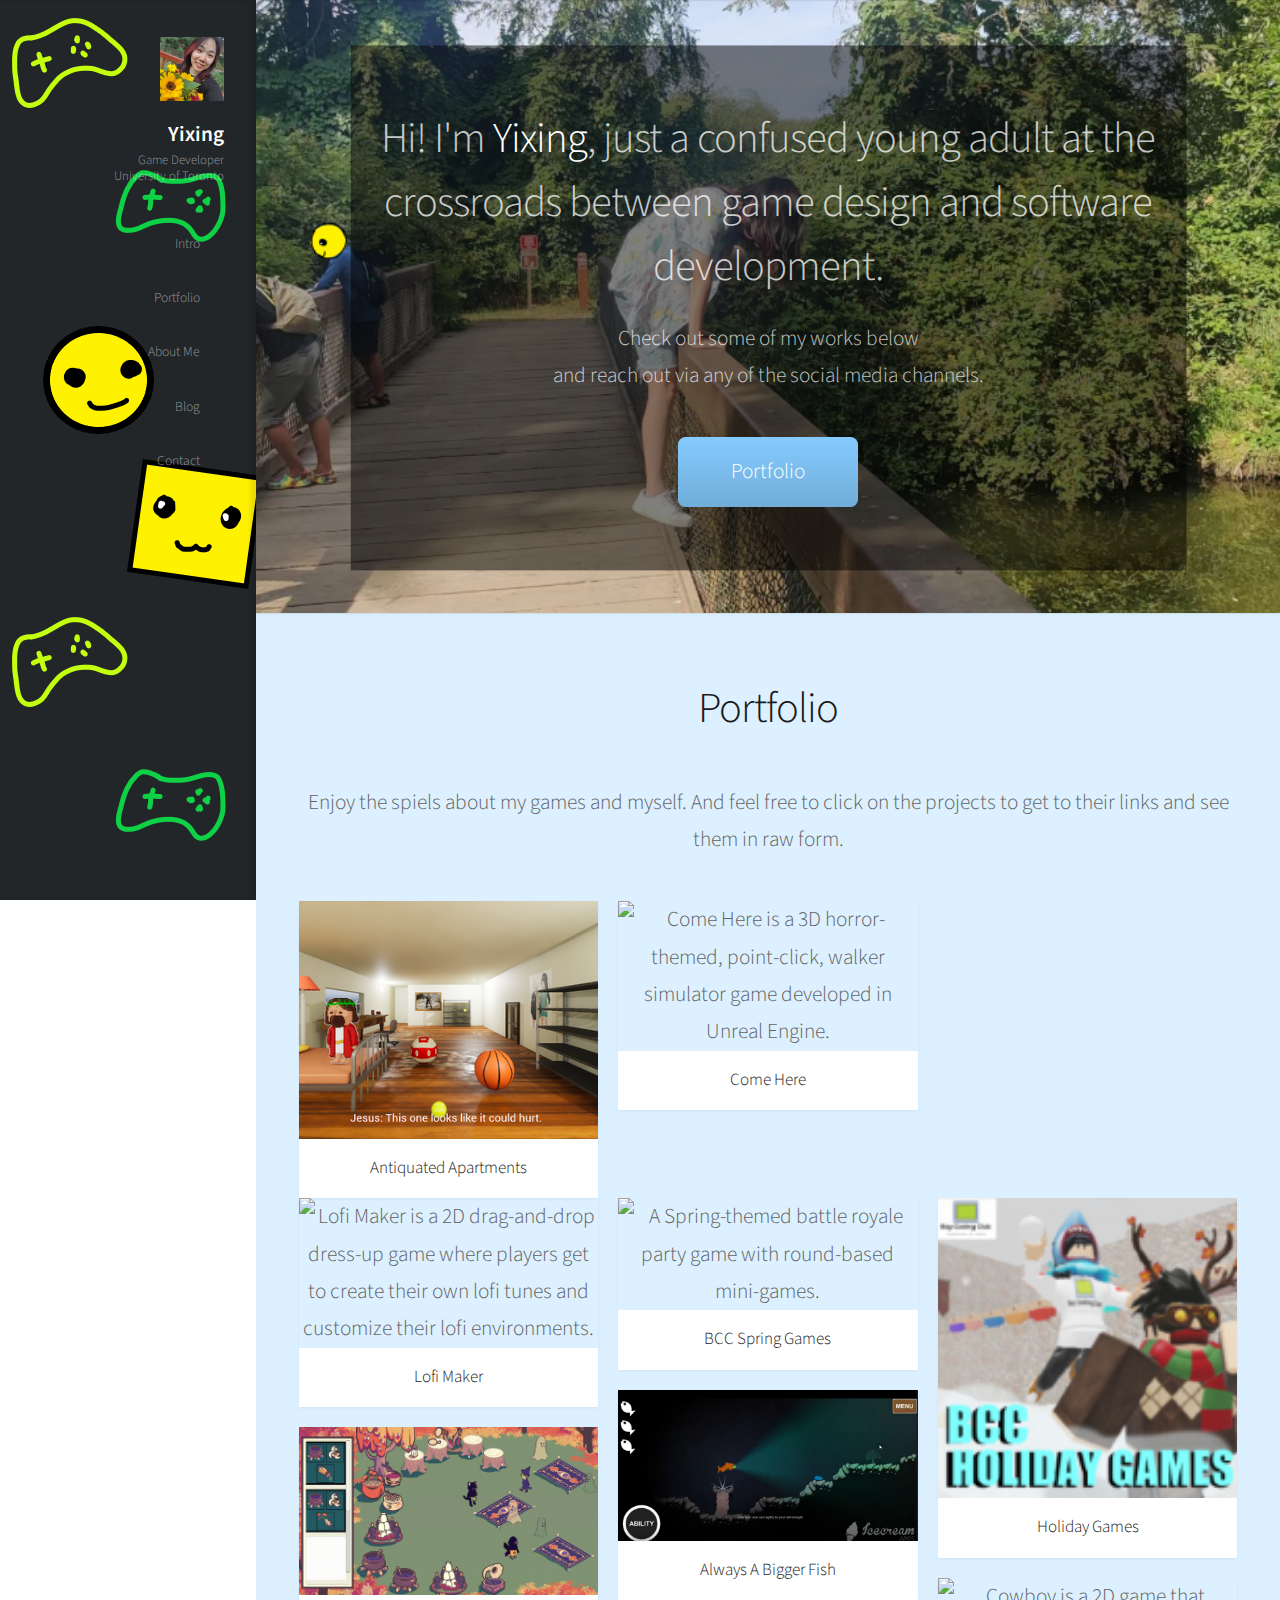
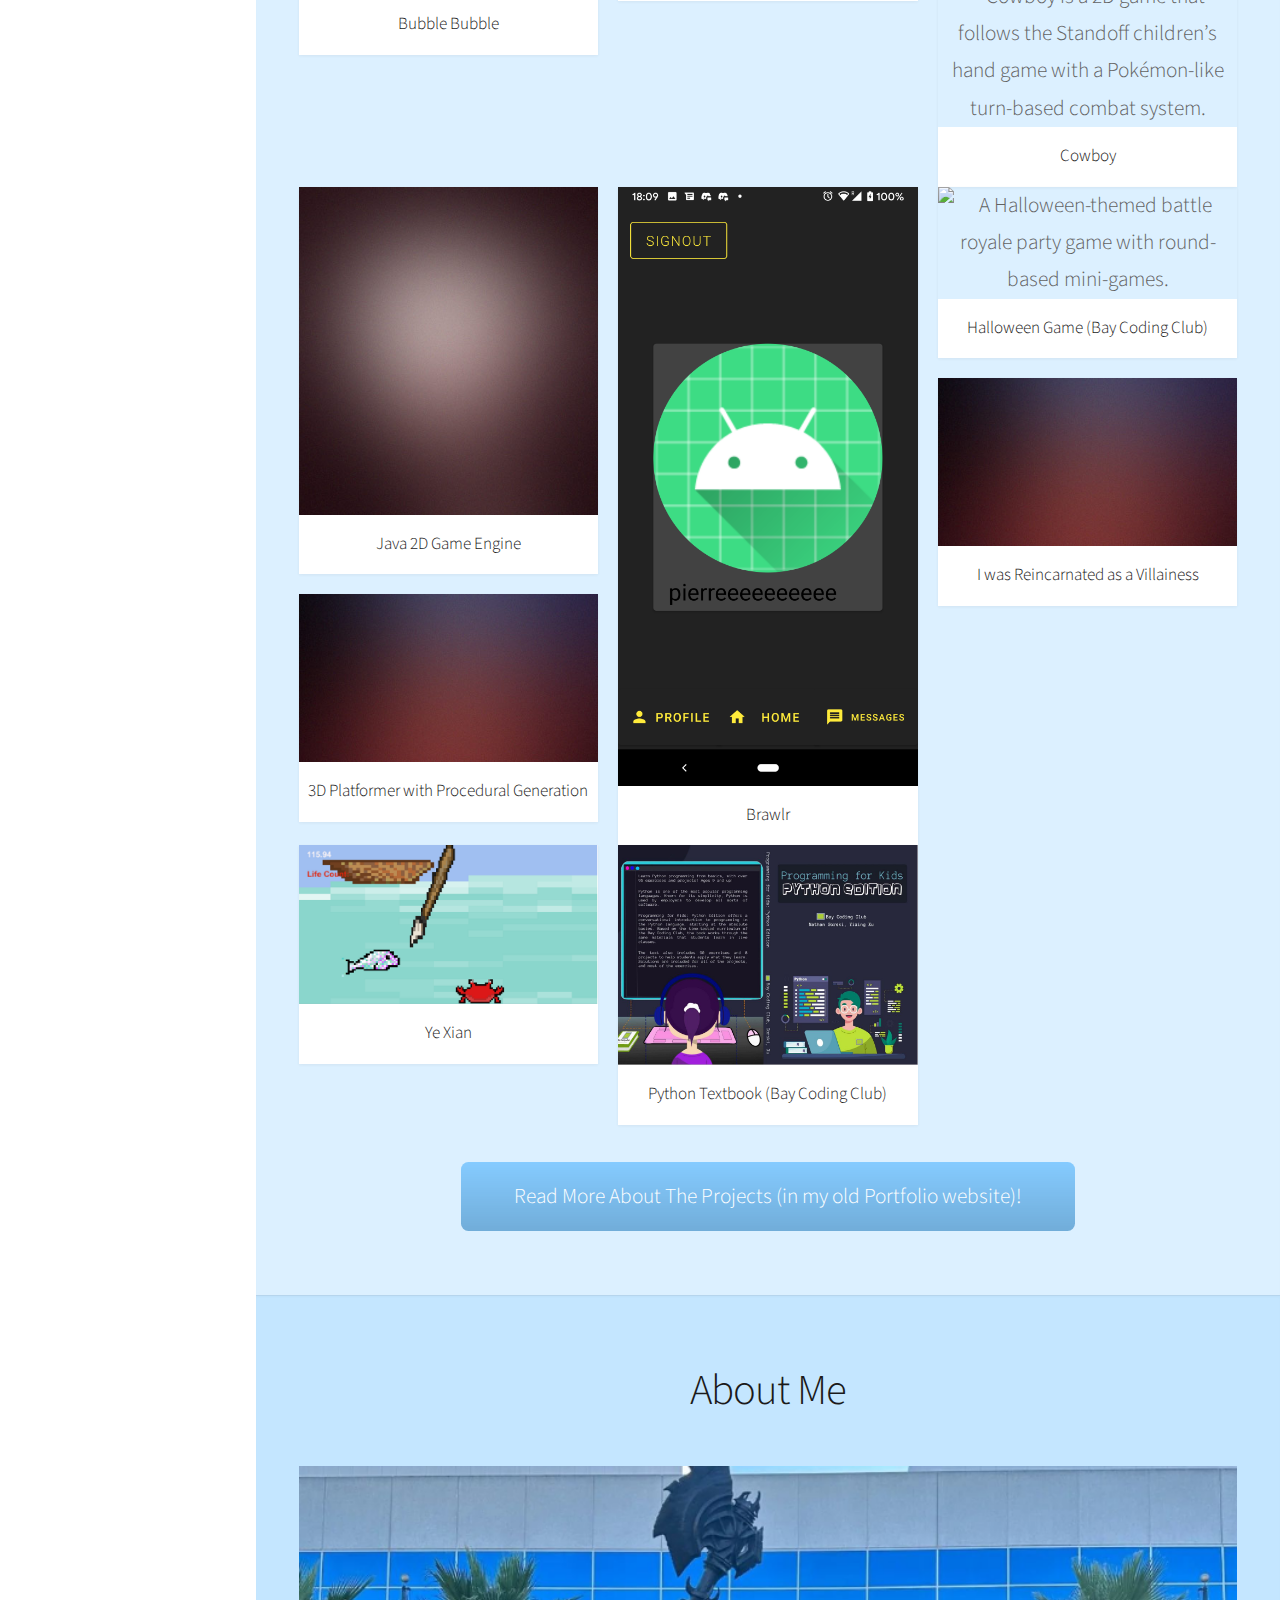
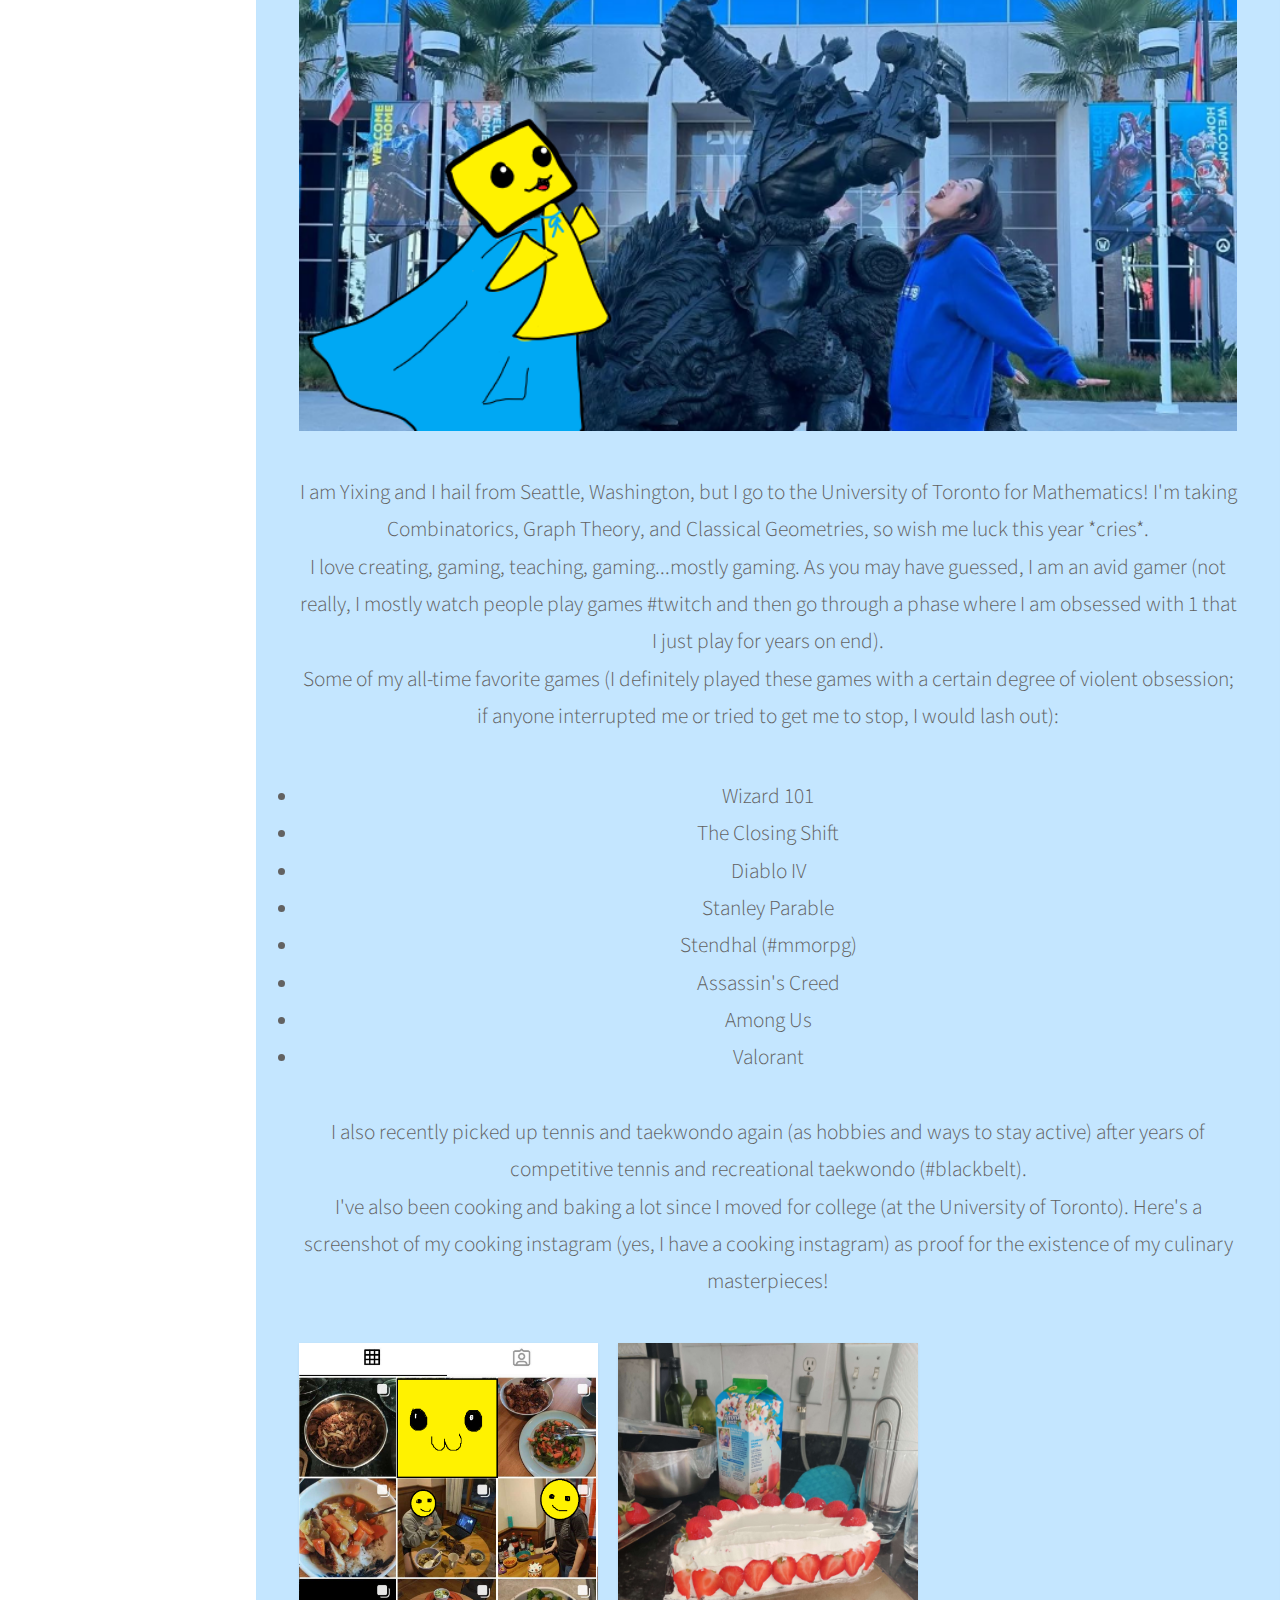
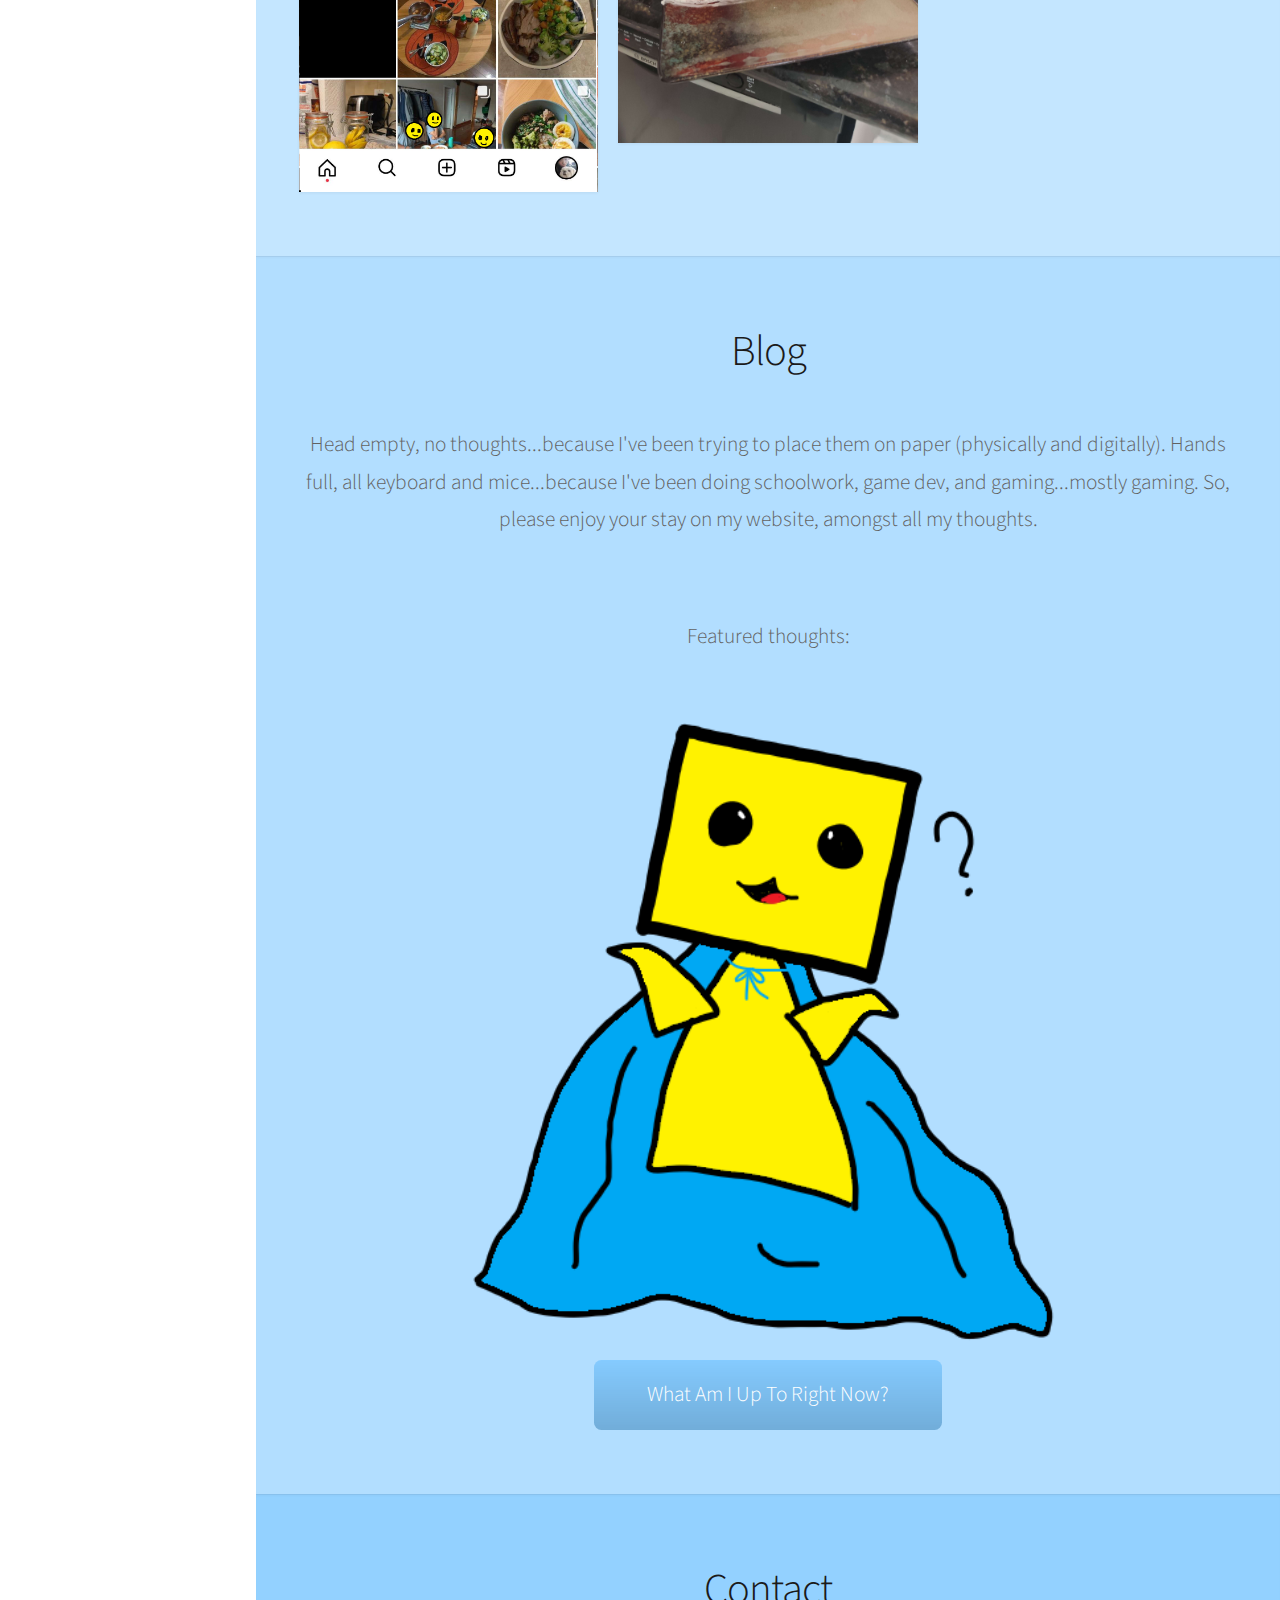
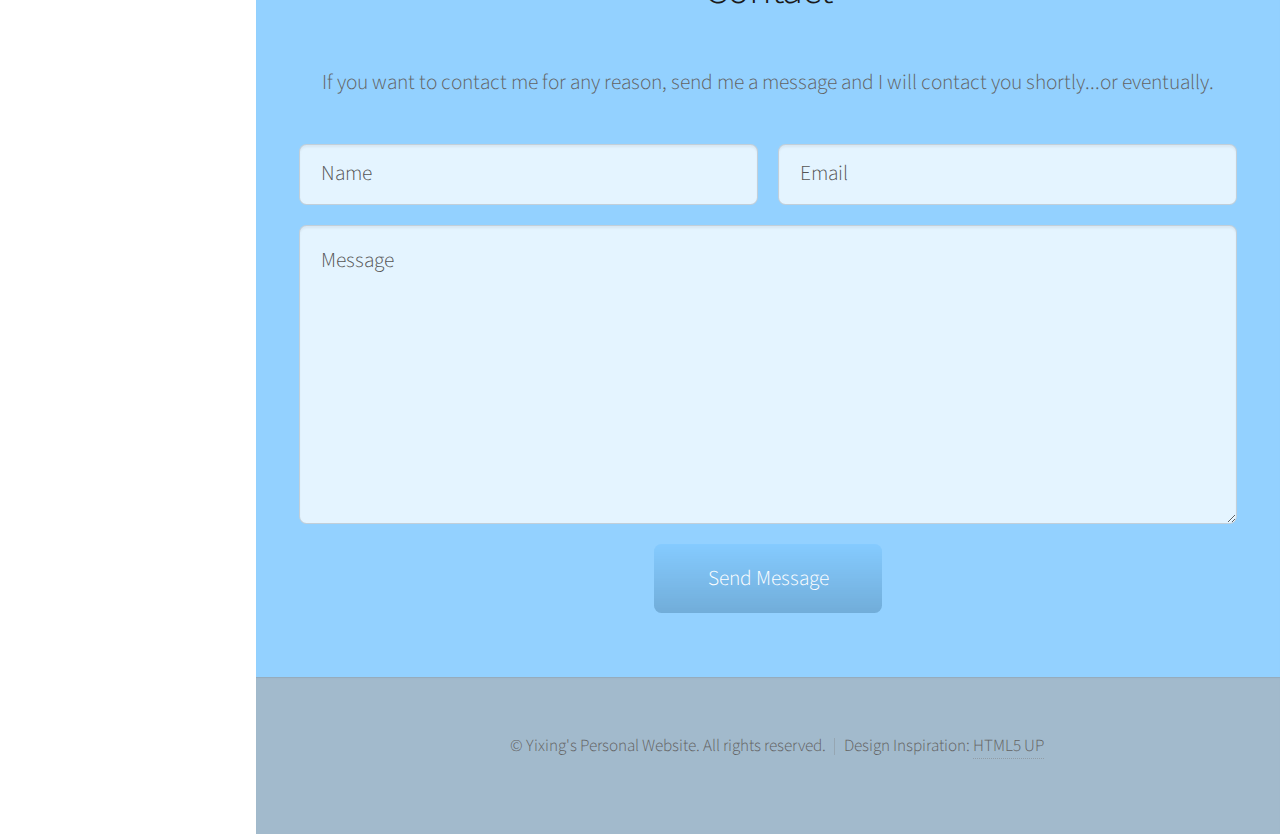
==== commit 1c315098: "reorganizing rows" ====
--- a/index.html
+++ b/index.html
@@ -120,6 +120,8 @@
 											<h3>Antiquated Apartments</h3>
 										</header>
 									</article>
+								</div>
+								<div class="col-4 col-12-mobile">
 									<article class="item">
 										<a href="https://starrylady.itch.io/come-here" class="image fit"><img src="images/come here.gif" alt="Come Here is a 3D horror-themed, point-click, walker simulator game developed in Unreal Engine." /></a>
 										<header>
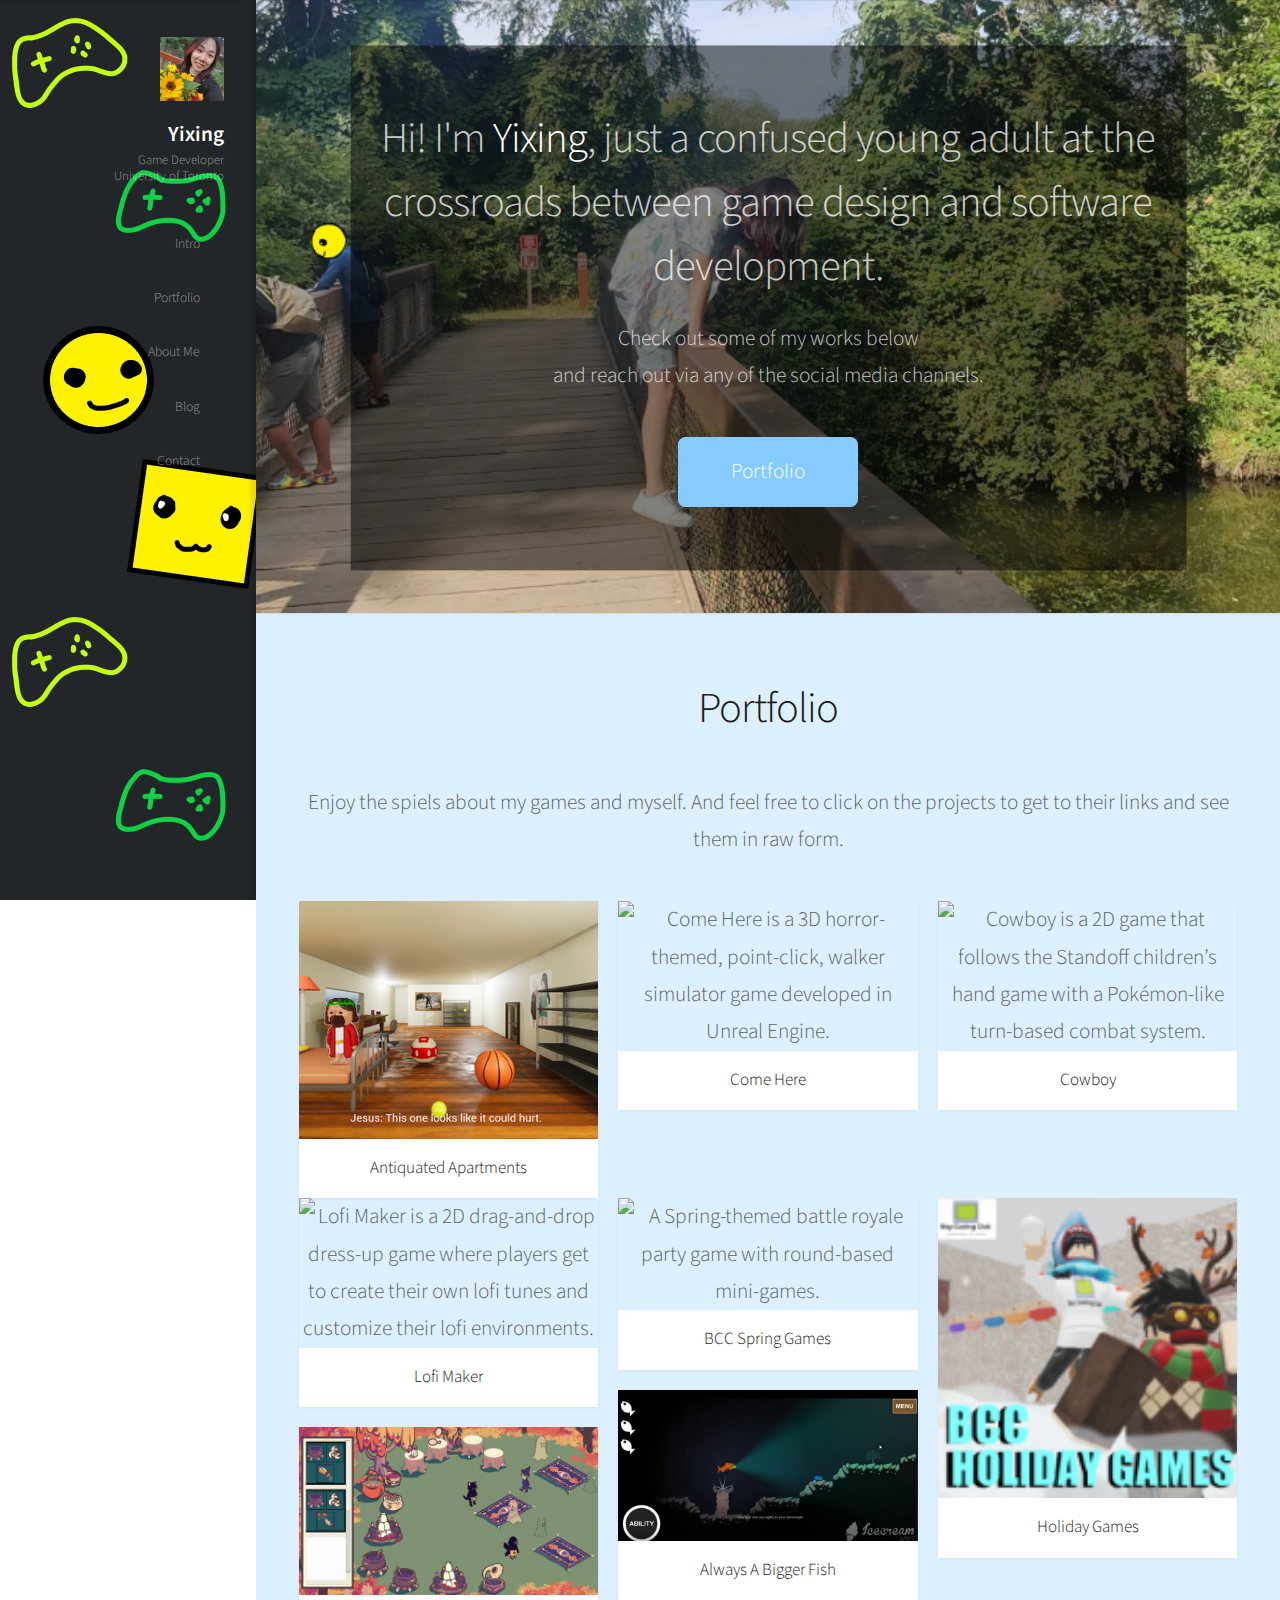
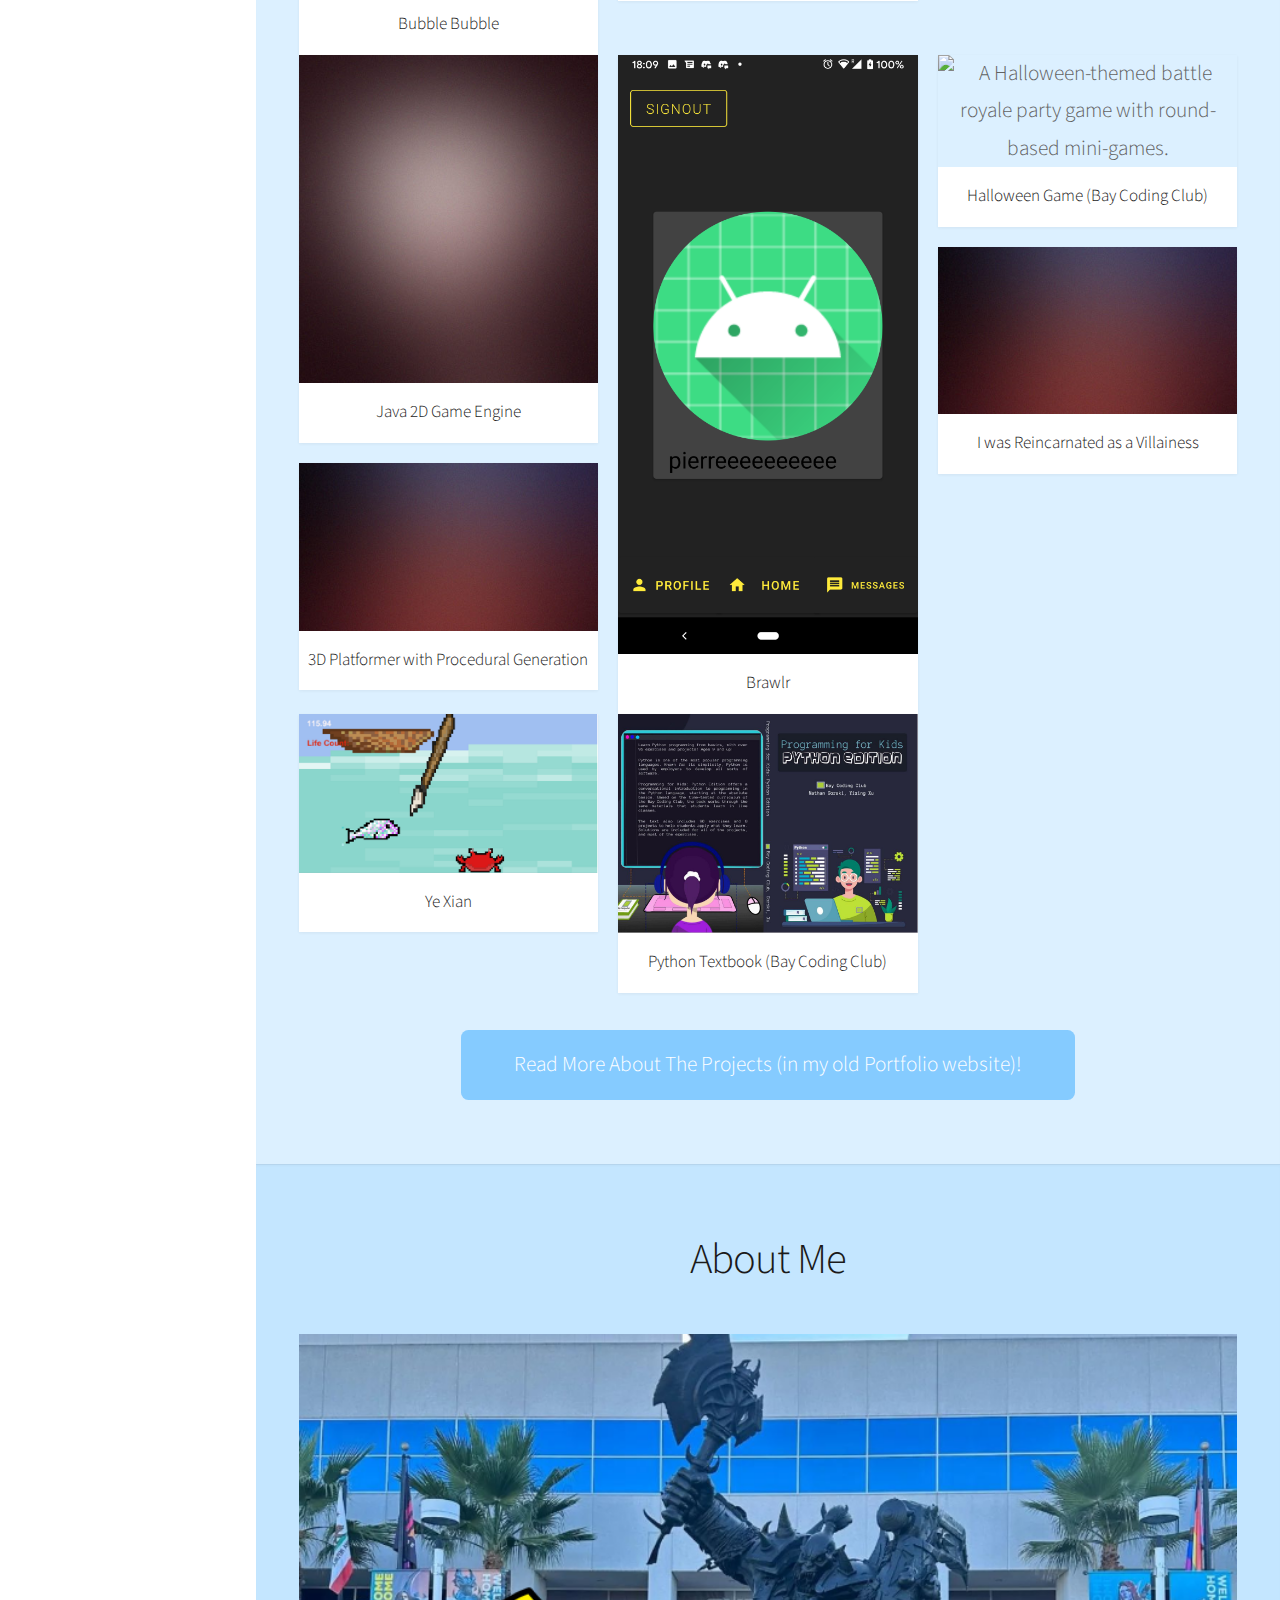
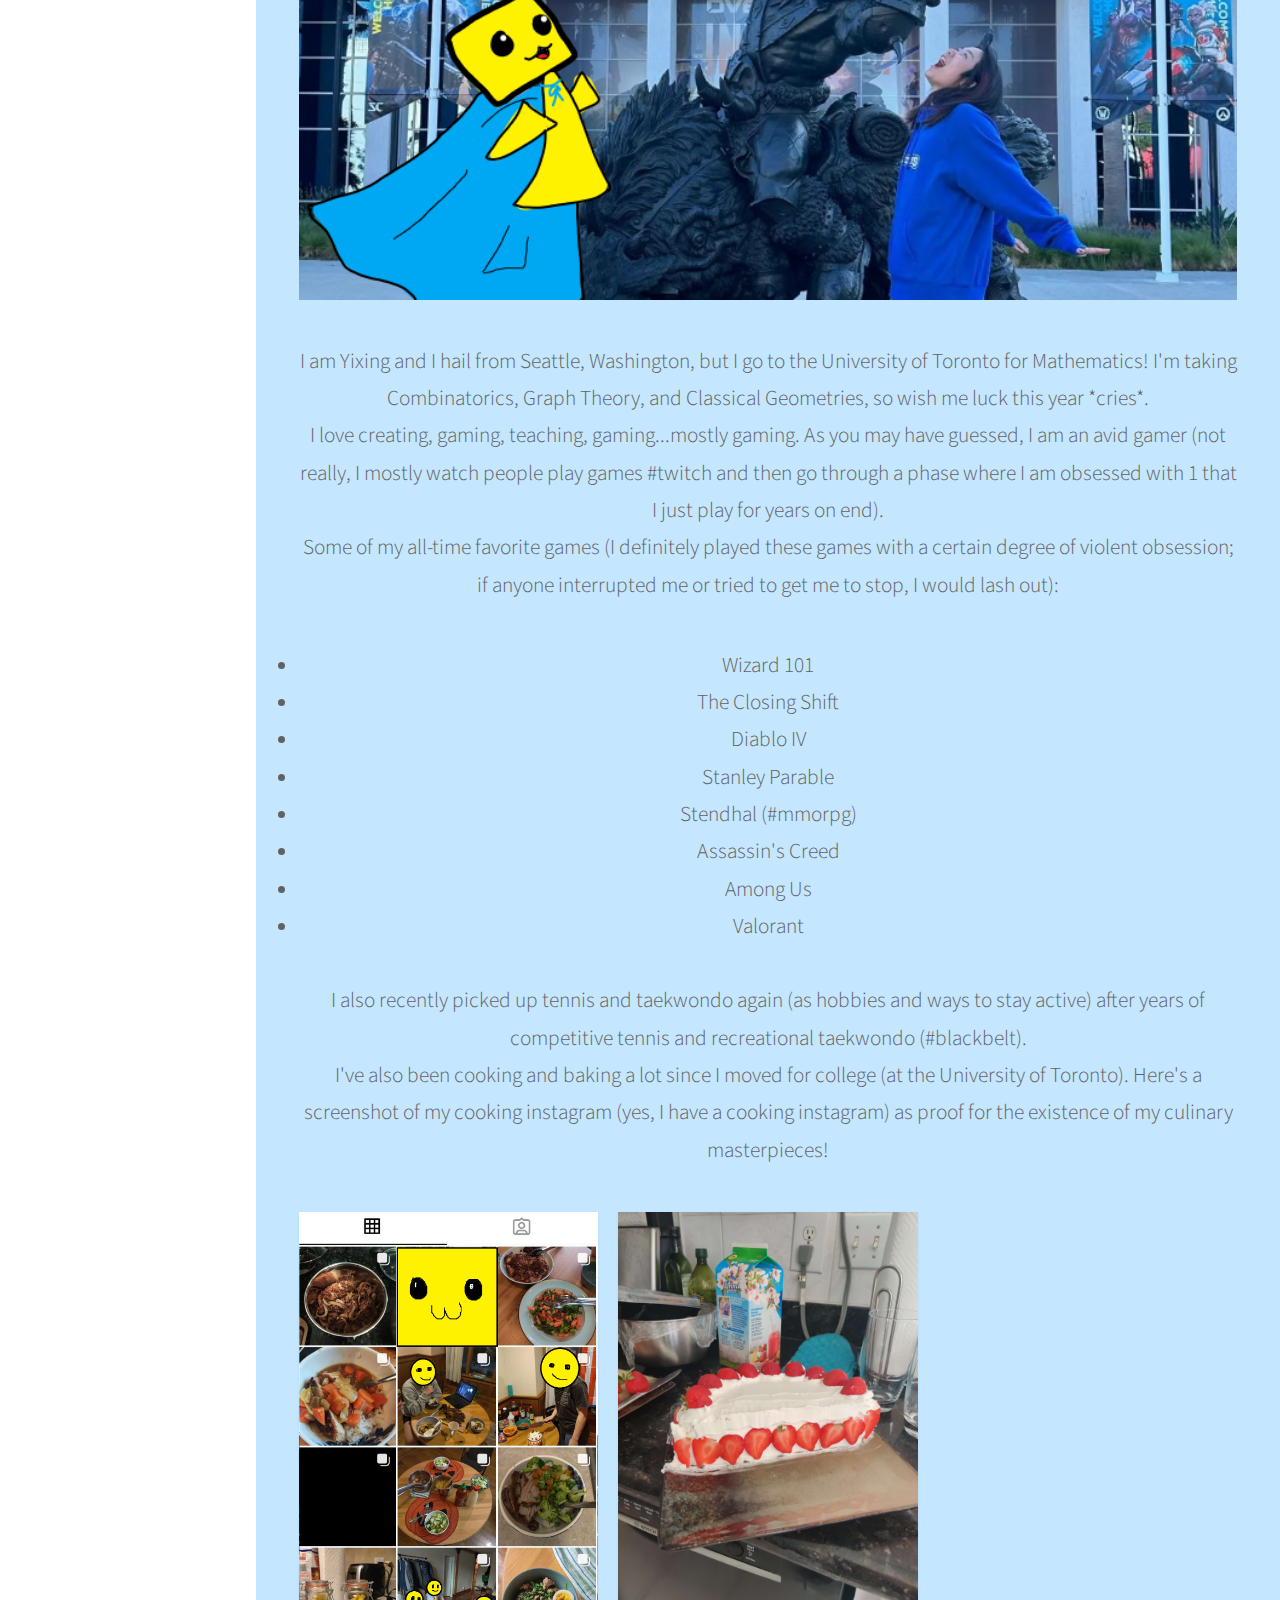
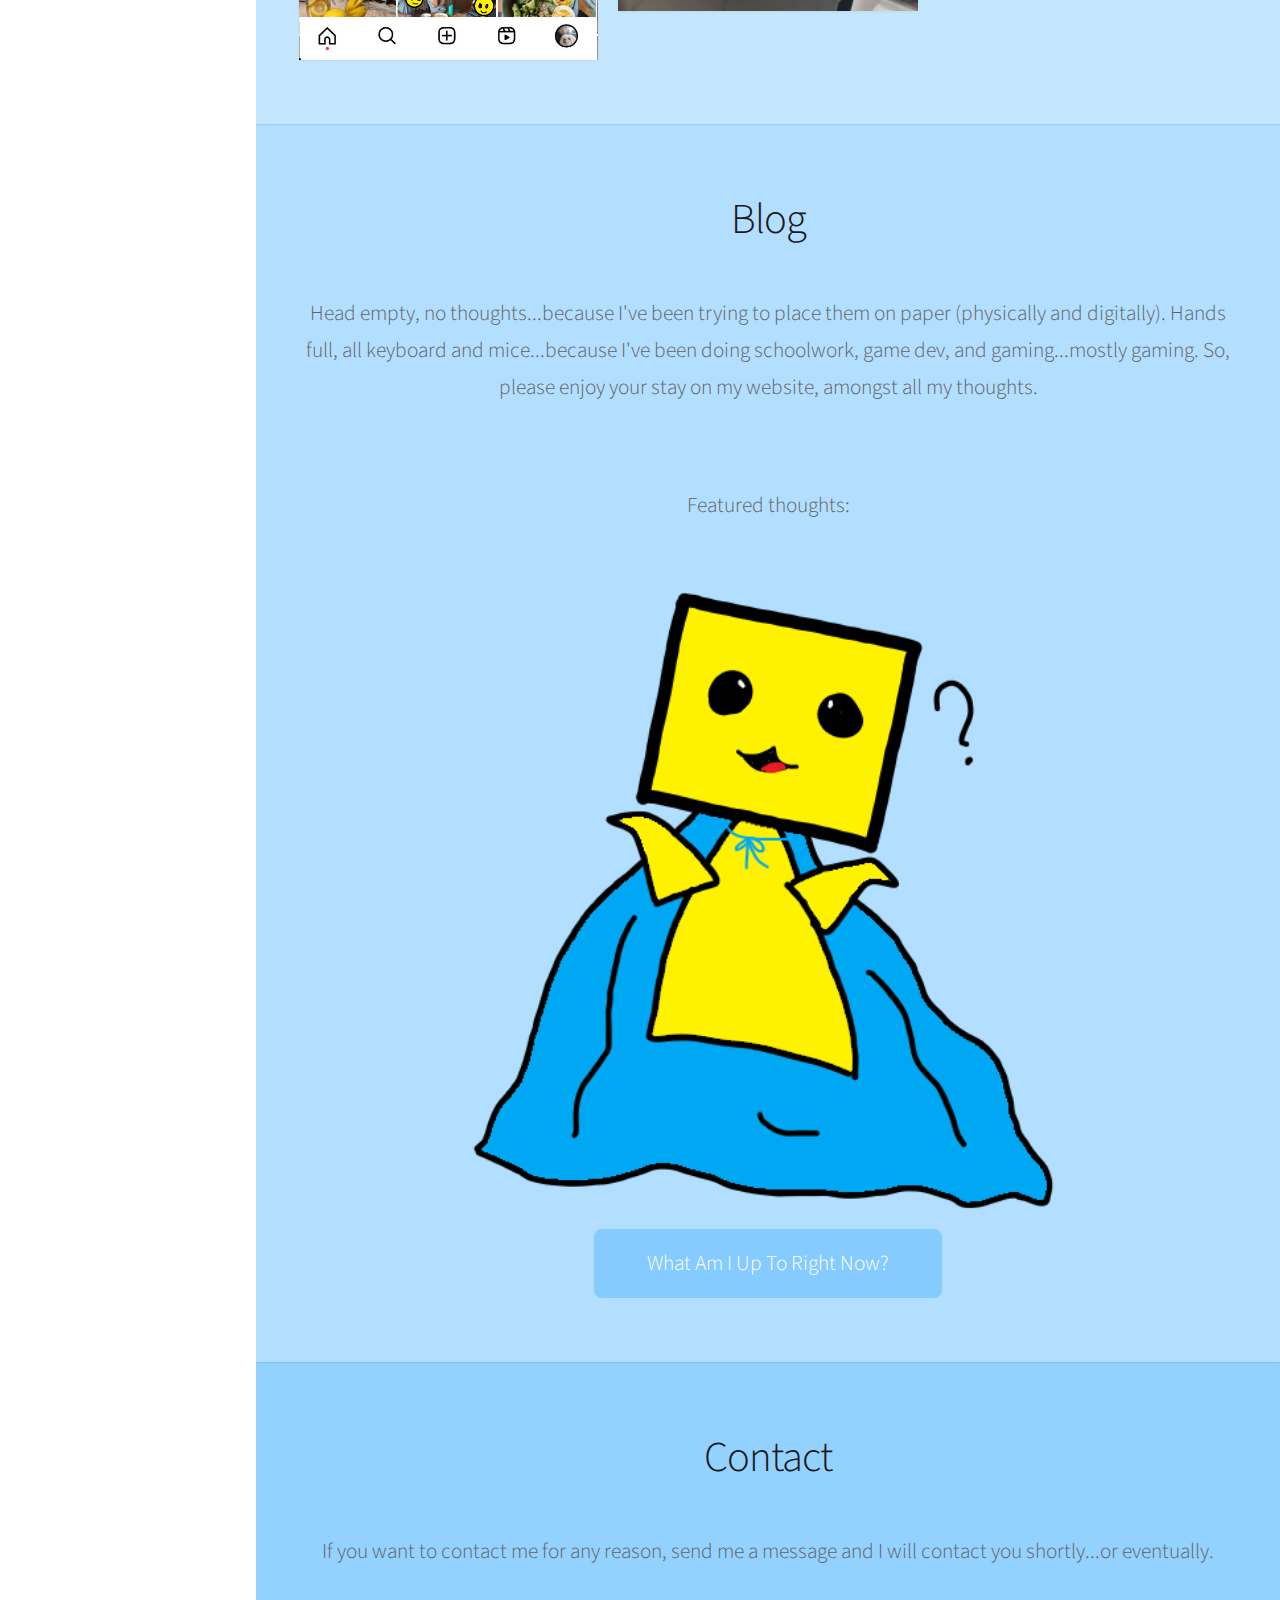
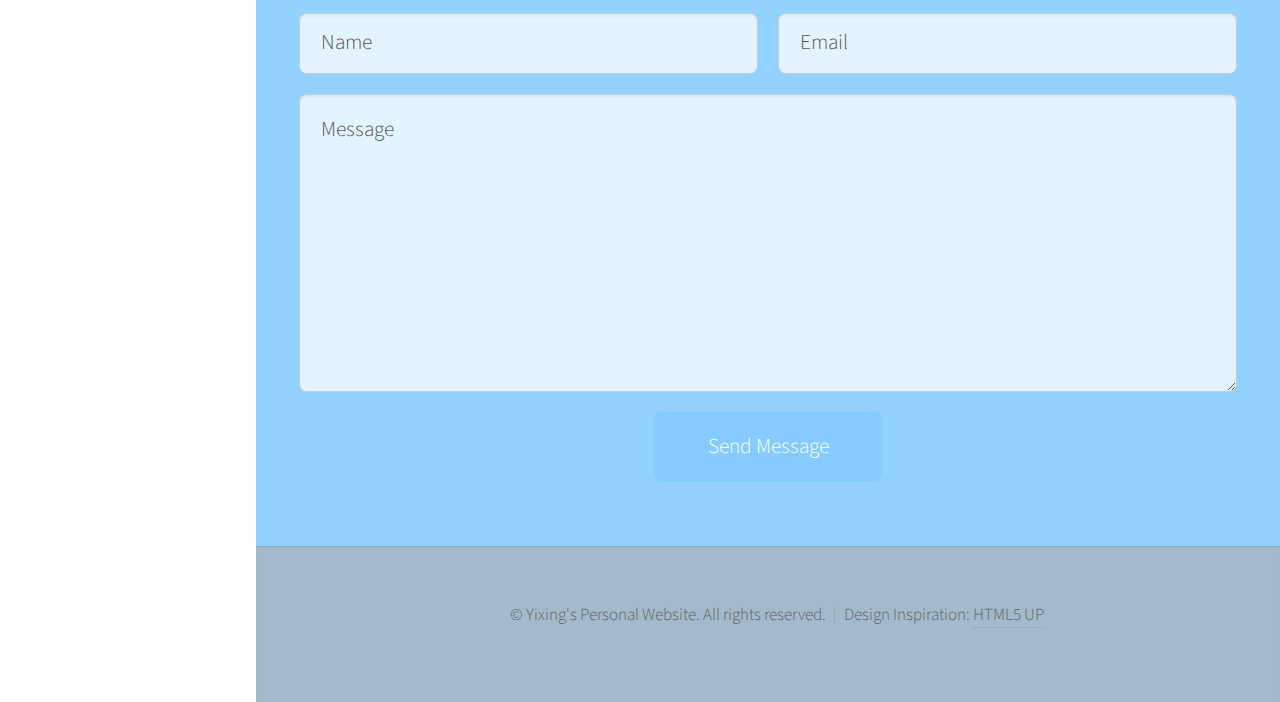
==== commit 7303b3e0: "reordering portfolio pieces" ====
--- a/index.html
+++ b/index.html
@@ -129,6 +129,14 @@
 										</header>
 									</article>
 								</div>
+								<div class="col-4 col-12-mobile">
+									<article class="item">
+										<a href="https://starrylady.itch.io/cowboy" class="image fit"><img src="images/cowboy.gif" alt="Cowboy is a 2D game that follows the Standoff children’s hand game with a Pokémon-like turn-based combat system." /></a>
+										<header>
+											<h3>Cowboy</h3>
+										</header>
+									</article>
+								</div>
 							</div>
 							<div class="row">
 								<!--row 2-->
@@ -165,12 +173,6 @@
 										<a href="https://www.roblox.com/games/8067845335/BCC-Holiday-Games" class="image fit"><img src="images/holidaybcc-small.png" alt="A Winter-themed battle royale party game with round-based mini-games." /></a>
 										<header>
 											<h3>Holiday Games</h3>
-										</header>
-									</article>
-									<article class="item">
-										<a href="https://starrylady.itch.io/cowboy" class="image fit"><img src="images/cowboy.gif" alt="Cowboy is a 2D game that follows the Standoff children’s hand game with a Pokémon-like turn-based combat system." /></a>
-										<header>
-											<h3>Cowboy</h3>
 										</header>
 									</article>
 								</div>
--- a/assets/css/main.css
+++ b/assets/css/main.css
@@ -1956,12 +1956,12 @@
 		text-decoration: none;
 		padding: 0.75em 2.5em 0.75em 2.5em;
 		background-color: #85cbff;
-		border: 0;
+		border: 1px;
 		cursor: pointer;
-		background-image: -moz-linear-gradient(top, rgba(0, 0, 0, 0), rgba(0, 0, 0, 0.15)), url("images/overlay.png");
-		background-image: -webkit-linear-gradient(top, rgba(0, 0, 0, 0), rgba(0, 0, 0, 0.15)), url("images/overlay.png");
-		background-image: -ms-linear-gradient(top, rgba(0, 0, 0, 0), rgba(0, 0, 0, 0.15)), url("images/overlay.png");
-		background-image: linear-gradient(top, rgba(0, 0, 0, 0), rgba(0, 0, 0, 0.15)), url("images/overlay.png");
+		background-image: -moz-linear-gradient(top, rgba(0, 0, 0, 0), rgba(0, 0, 0, 0)), url("images/overlay.png");
+		background-image: -webkit-linear-gradient(top, rgba(0, 0, 0, 0), rgba(0, 0, 0, 0)), url("images/overlay.png");
+		background-image: -ms-linear-gradient(top, rgba(0, 0, 0, 0), rgba(0, 0, 0, 0)), url("images/overlay.png");
+		background-image: linear-gradient(top, rgba(0, 0, 0, 0), rgba(0, 0, 0, 0)), url("images/overlay.png");
 		-moz-transition: background-color 0.35s ease-in-out;
 		-webkit-transition: background-color 0.35s ease-in-out;
 		-ms-transition: background-color 0.35s ease-in-out;
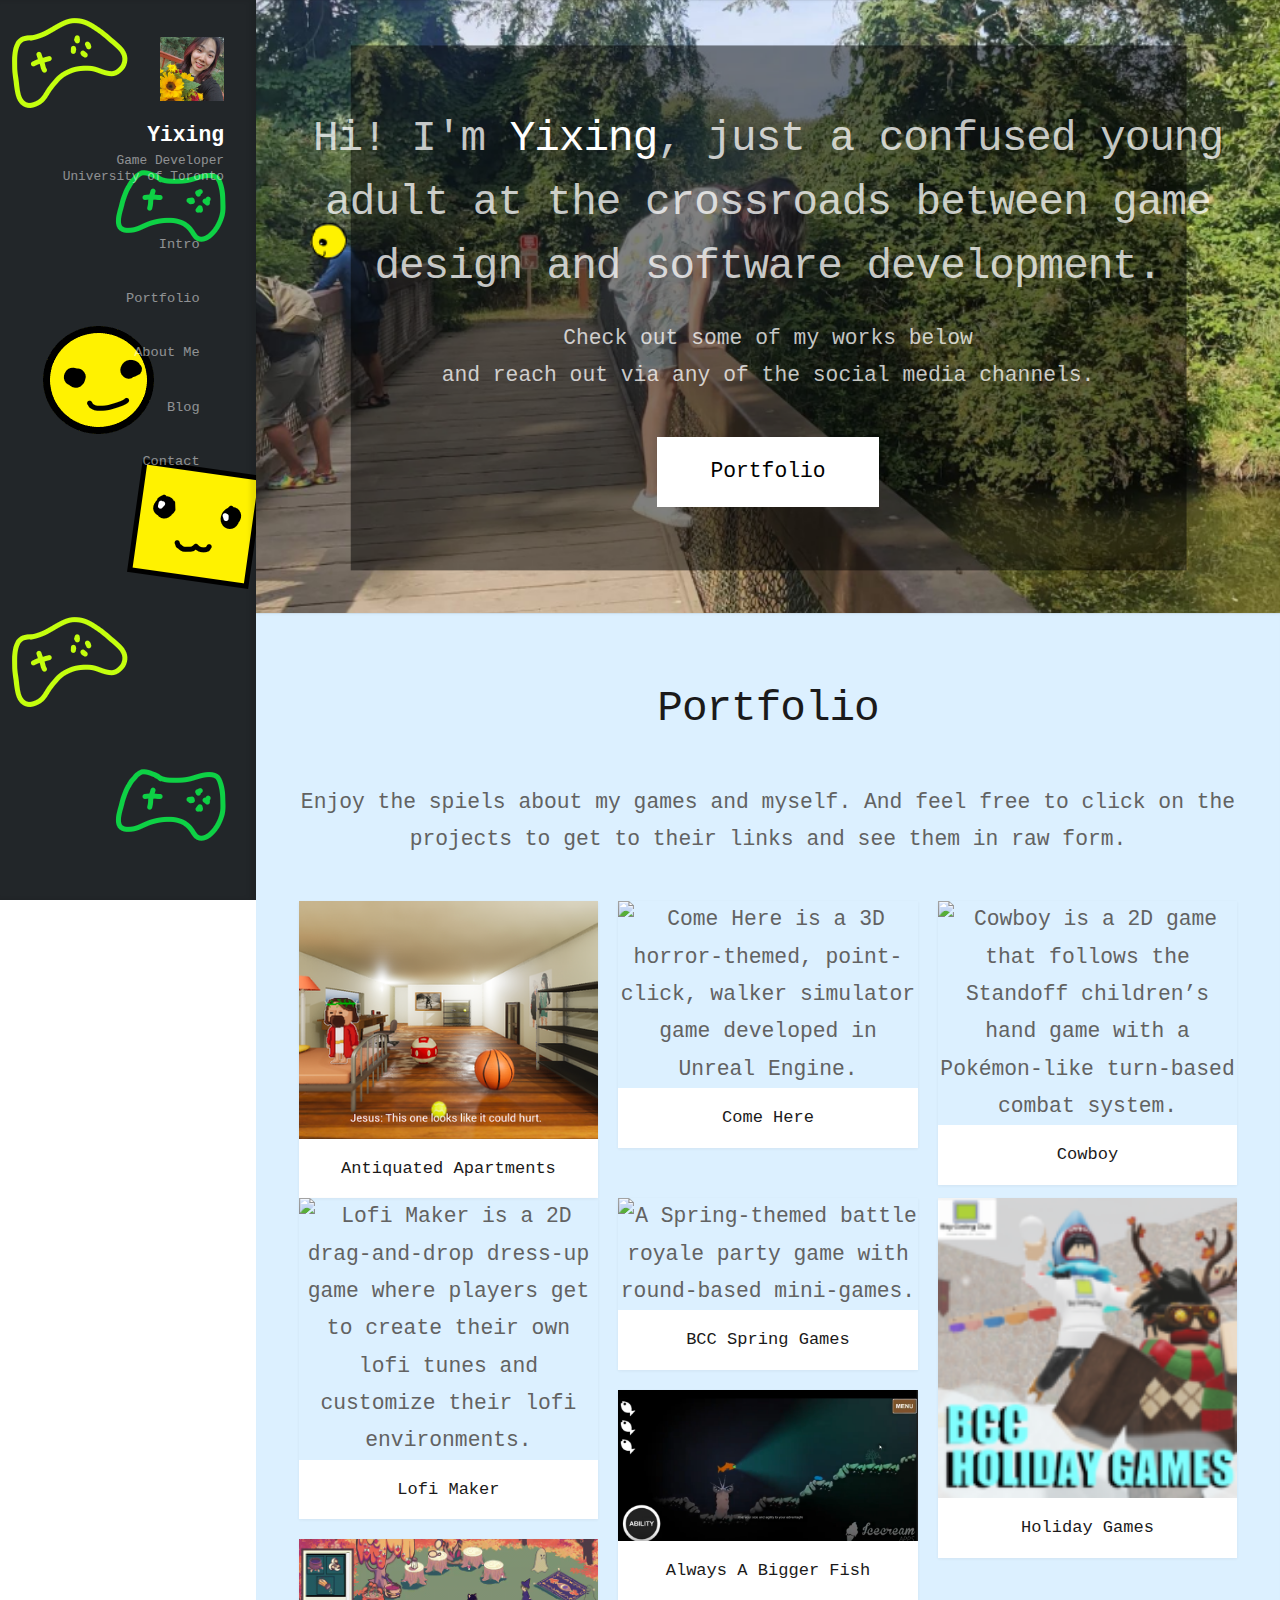
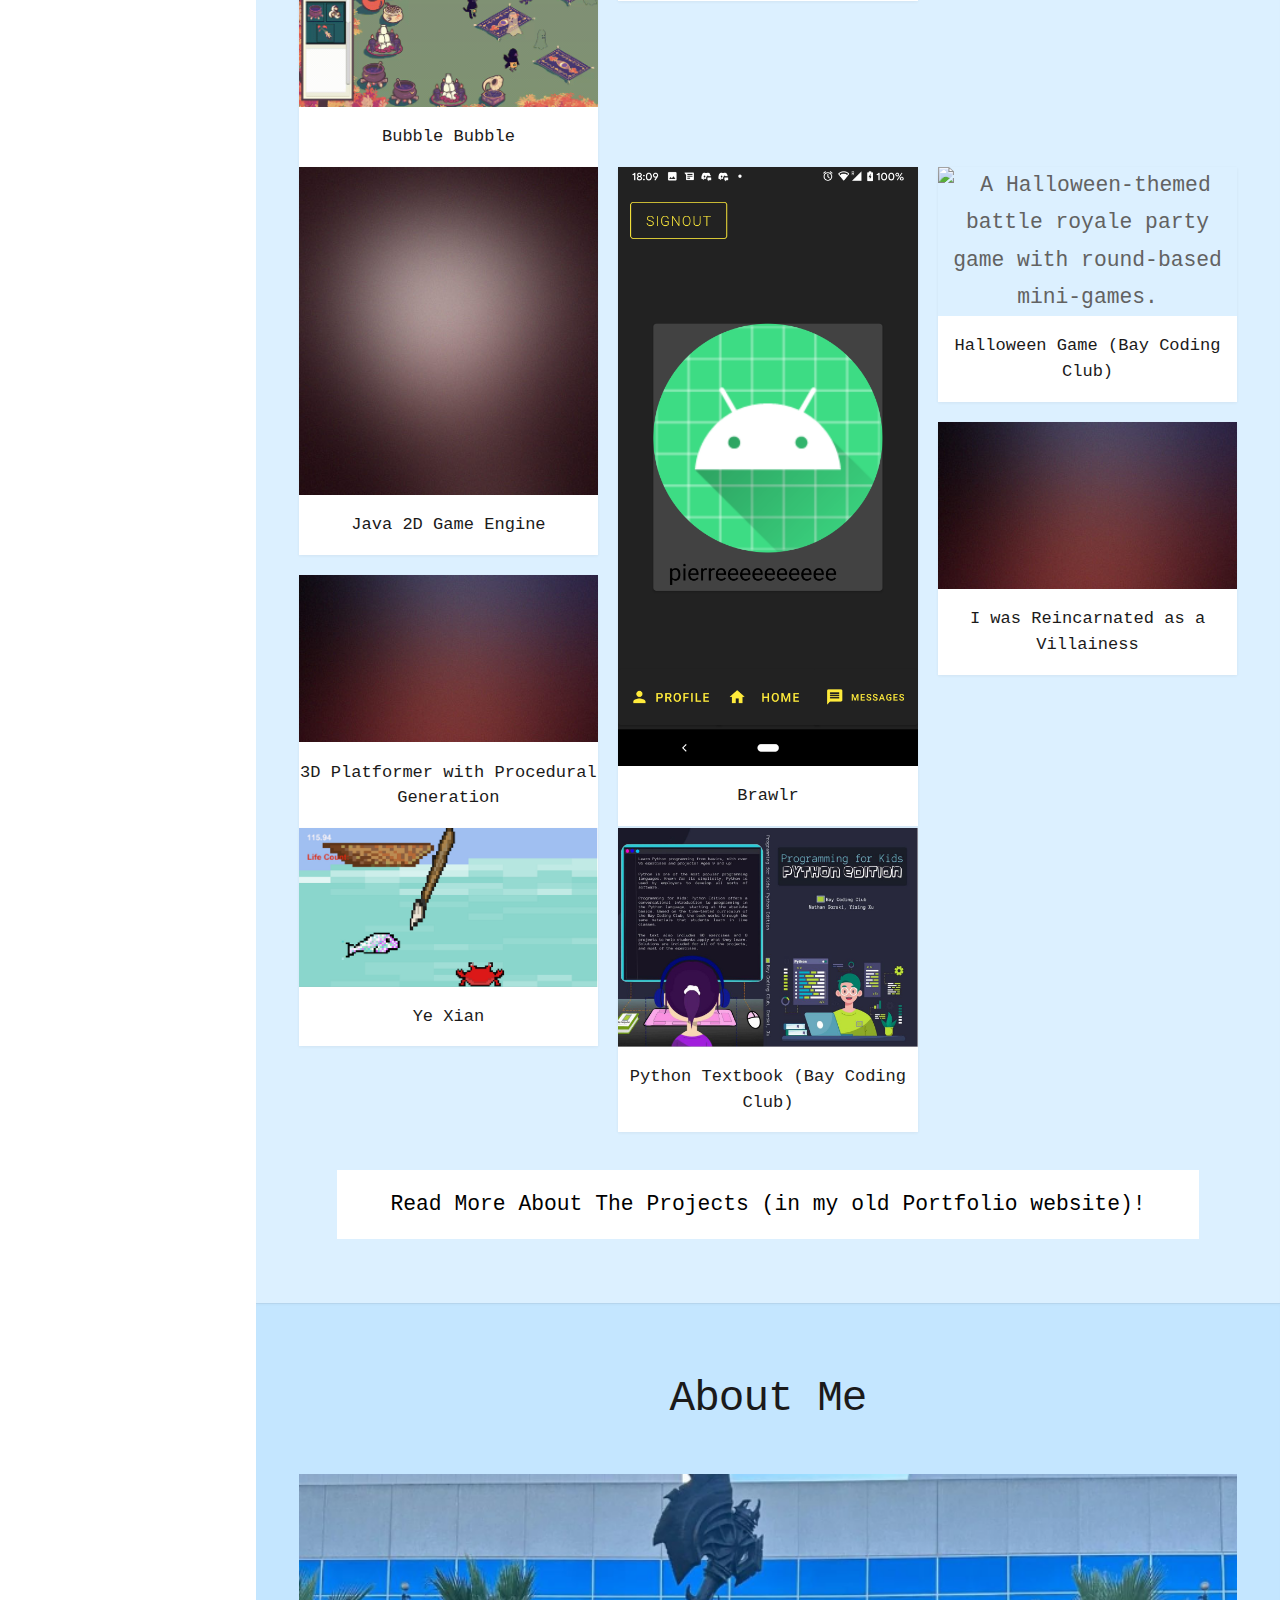
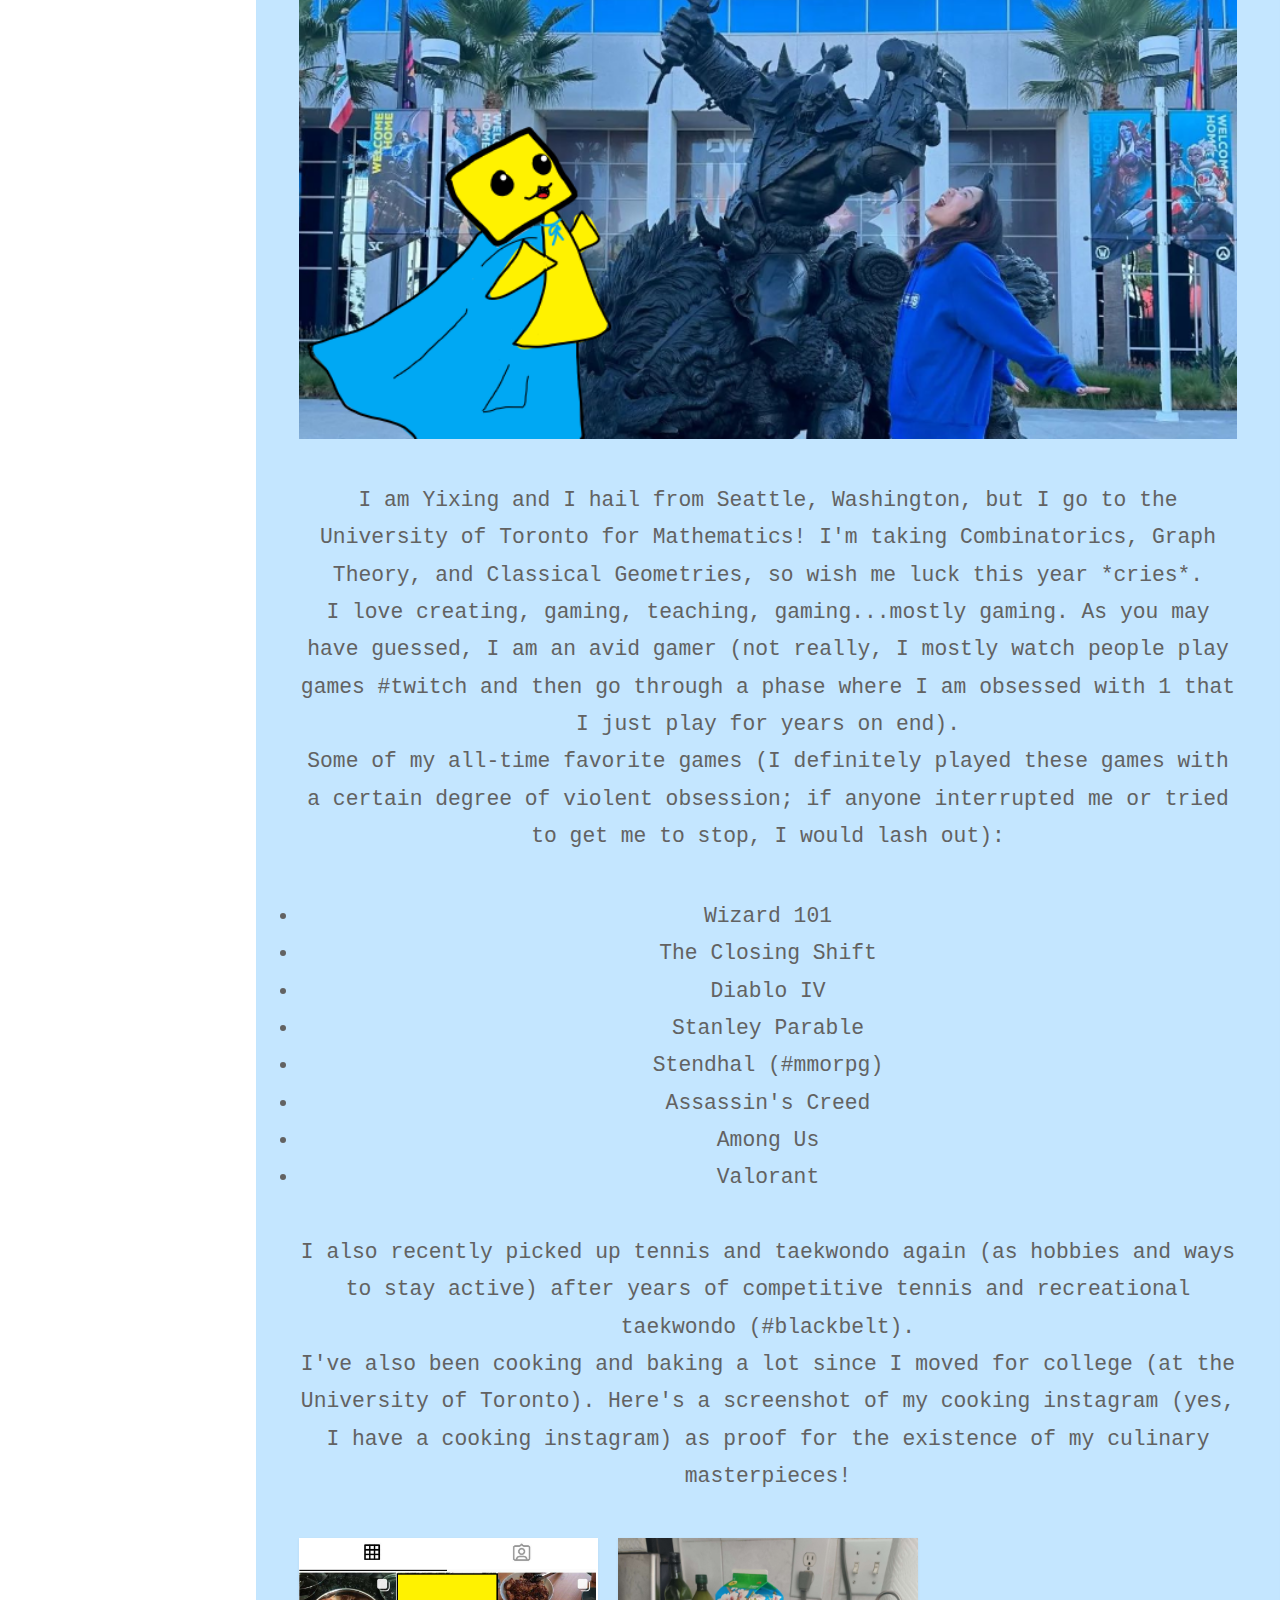
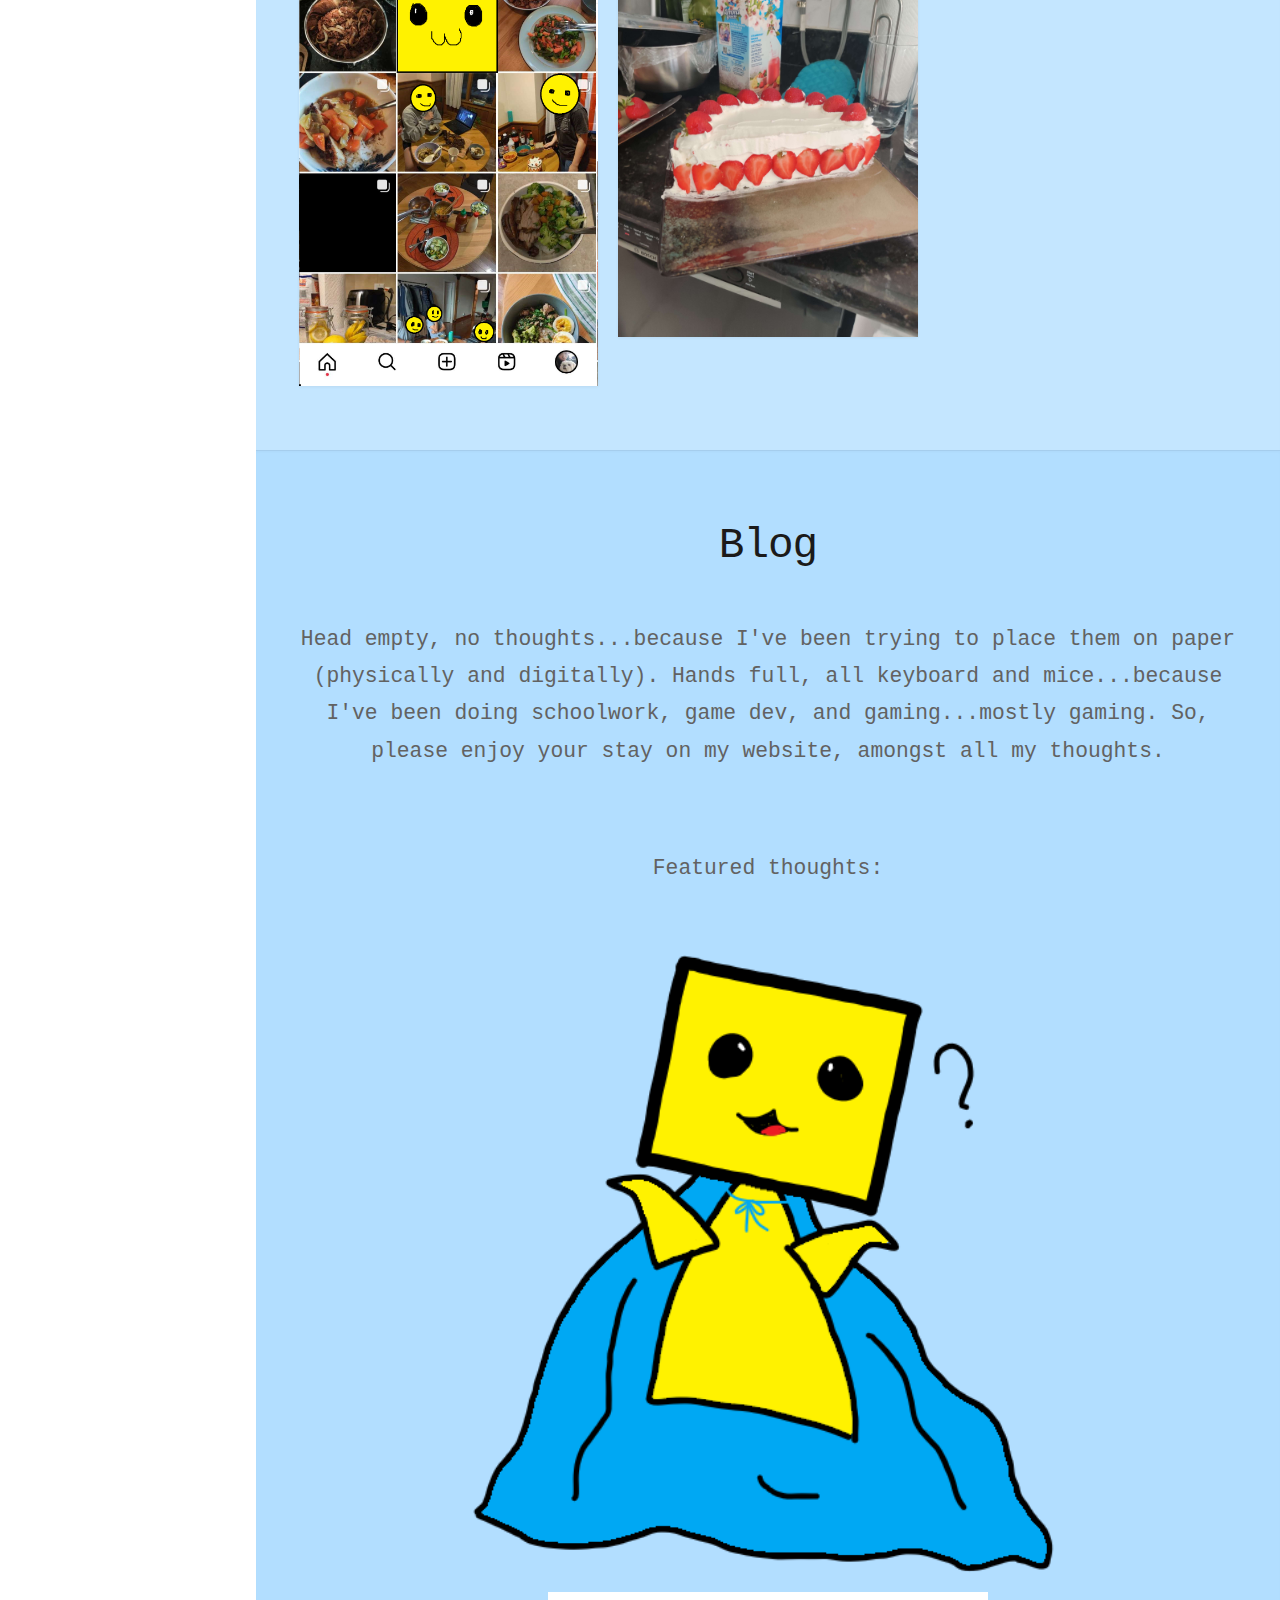
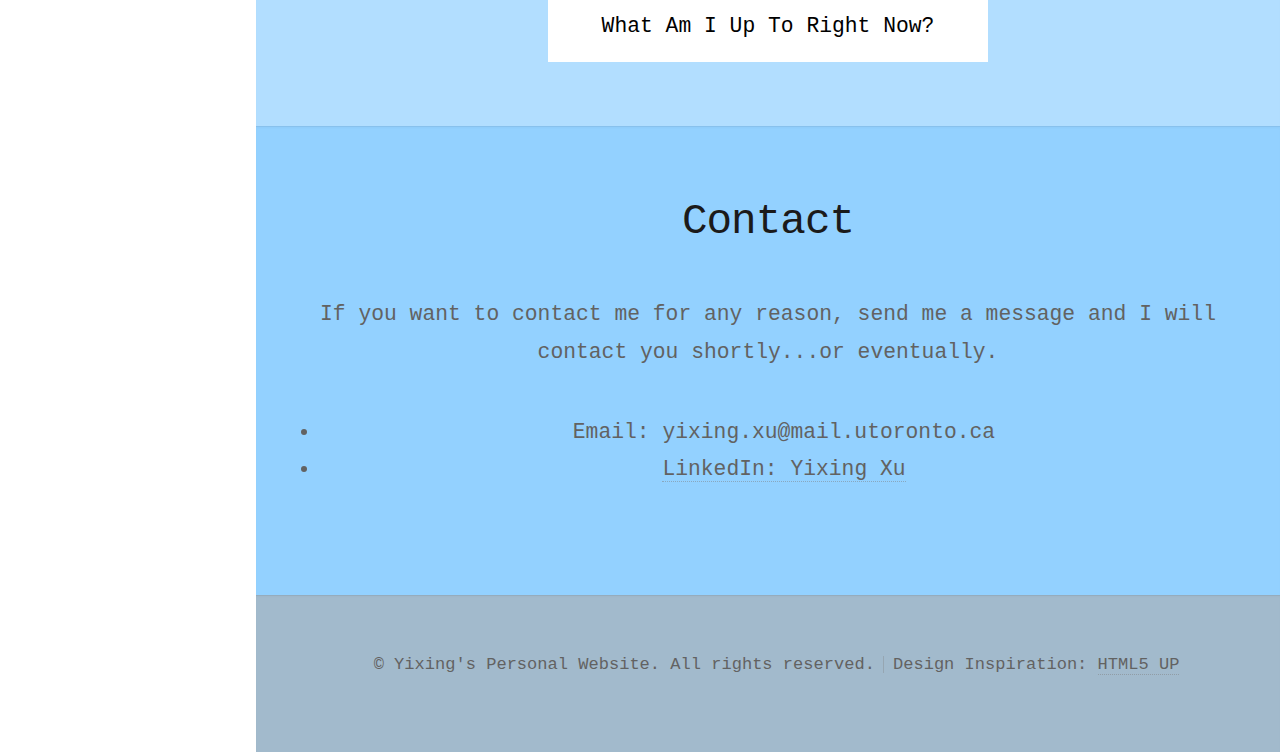
==== commit d765cbe1: "editing contact section" ====
--- a/index.html
+++ b/index.html
@@ -348,6 +348,11 @@
 							<p>If you want to contact me for any reason, 
 								send me a message and I will contact you shortly...or eventually.</p>
 
+							<ul>
+								<li>Email: yixing.xu@mail.utoronto.ca</li>
+								<li> <a href ="https://www.linkedin.com/in/yixing-xu/">LinkedIn: Yixing Xu</a> </li>
+							</ul>
+							<!--
 							<form method="post" action="mailto:yixing.xu@mail.utoronto.ca">
 								<div class="row">
 									<div class="col-6 col-12-mobile"><input type="text" name="name" placeholder="Name" /></div>
@@ -360,7 +365,7 @@
 									</div>
 								</div>
 							</form>
-
+							-->
 						</div>
 					</section>
 
--- a/assets/css/main.css
+++ b/assets/css/main.css
@@ -86,7 +86,7 @@
 
 	body {
 		background: #fff;
-		font-family: 'Source Sans Pro', sans-serif;
+		font-family: Courier New, Courier, monospace;
 		font-size: 19pt;
 		font-weight: 300;
 		line-height: 1.75em;
@@ -104,13 +104,13 @@
 			transition: none !important;
 		}
 
-	input, textarea, select {
-		font-family: 'Source Sans Pro', sans-serif;
-		font-size: 19pt;
-		font-weight: 300;
-		line-height: 1.75em;
-		color: #888;
-	}
+input, textarea, select {
+	font-family: Courier New, Courier, monospace;
+	font-size: 19pt;
+	font-weight: 300;
+	line-height: 1.75em;
+	color: #888;
+}
 
 	h1, h2, h3, h4, h5, h6 {
 		font-weight: 300;
@@ -1944,36 +1944,37 @@
 
 /* Button */
 
-	input[type="button"],
-	input[type="submit"],
-	input[type="reset"],
-	button,
-	.button {
-		position: relative;
-		display: inline-block;
-		border-radius: 0.35em;
-		color: #fff !important;
-		text-decoration: none;
-		padding: 0.75em 2.5em 0.75em 2.5em;
-		background-color: #85cbff;
-		border: 1px;
-		cursor: pointer;
-		background-image: -moz-linear-gradient(top, rgba(0, 0, 0, 0), rgba(0, 0, 0, 0)), url("images/overlay.png");
-		background-image: -webkit-linear-gradient(top, rgba(0, 0, 0, 0), rgba(0, 0, 0, 0)), url("images/overlay.png");
-		background-image: -ms-linear-gradient(top, rgba(0, 0, 0, 0), rgba(0, 0, 0, 0)), url("images/overlay.png");
-		background-image: linear-gradient(top, rgba(0, 0, 0, 0), rgba(0, 0, 0, 0)), url("images/overlay.png");
-		-moz-transition: background-color 0.35s ease-in-out;
-		-webkit-transition: background-color 0.35s ease-in-out;
-		-ms-transition: background-color 0.35s ease-in-out;
-		transition: background-color 0.35s ease-in-out;
-	}
+input[type="button"],
+input[type="submit"],
+input[type="reset"],
+button,
+.button {
+	position: relative;
+	display: inline-block;
+	//border-radius: 0.35em;
+	color: #000000 !important;
+	text-decoration: none;
+	padding: 0.75em 2.5em 0.75em 2.5em;
+	background-color: #FFFFFF;
+	border: 10px;
+	border-color: rgba(0, 0, 0, 0.15);
+	cursor: pointer;
+	//background-image: -moz-linear-gradient(top, rgba(0, 0, 0, 0), rgba(0, 0, 0, 0)), url("images/overlay.png");
+	//background-image: -webkit-linear-gradient(top, rgba(0, 0, 0, 0), rgba(0, 0, 0, 0)), url("images/overlay.png");
+	//background-image: -ms-linear-gradient(top, rgba(0, 0, 0, 0), rgba(0, 0, 0, 0)), url("images/overlay.png");
+	//background-image: linear-gradient(top, rgba(0, 0, 0, 0), rgba(0, 0, 0, 0)), url("images/overlay.png");
+	//-moz-transition: background-color 0.35s ease-in-out;
+	//-webkit-transition: background-color 0.35s ease-in-out;
+	//-ms-transition: background-color 0.35s ease-in-out;
+	//transition: background-color 0.35s ease-in-out;
+}
 
 		input[type="button"]:hover,
 		input[type="submit"]:hover,
 		input[type="reset"]:hover,
 		button:hover,
 		.button:hover {
-			background-color: #b0ddff;
+			background-color: #eeeeee;
 		}
 
 		input[type="button"]:active,
@@ -1981,7 +1982,7 @@
 		input[type="reset"]:active,
 		button:active,
 		.button:active {
-			background-color: #8fcdfd;
+			background-color: #ffffff;
 		}
 
 /* Item */
